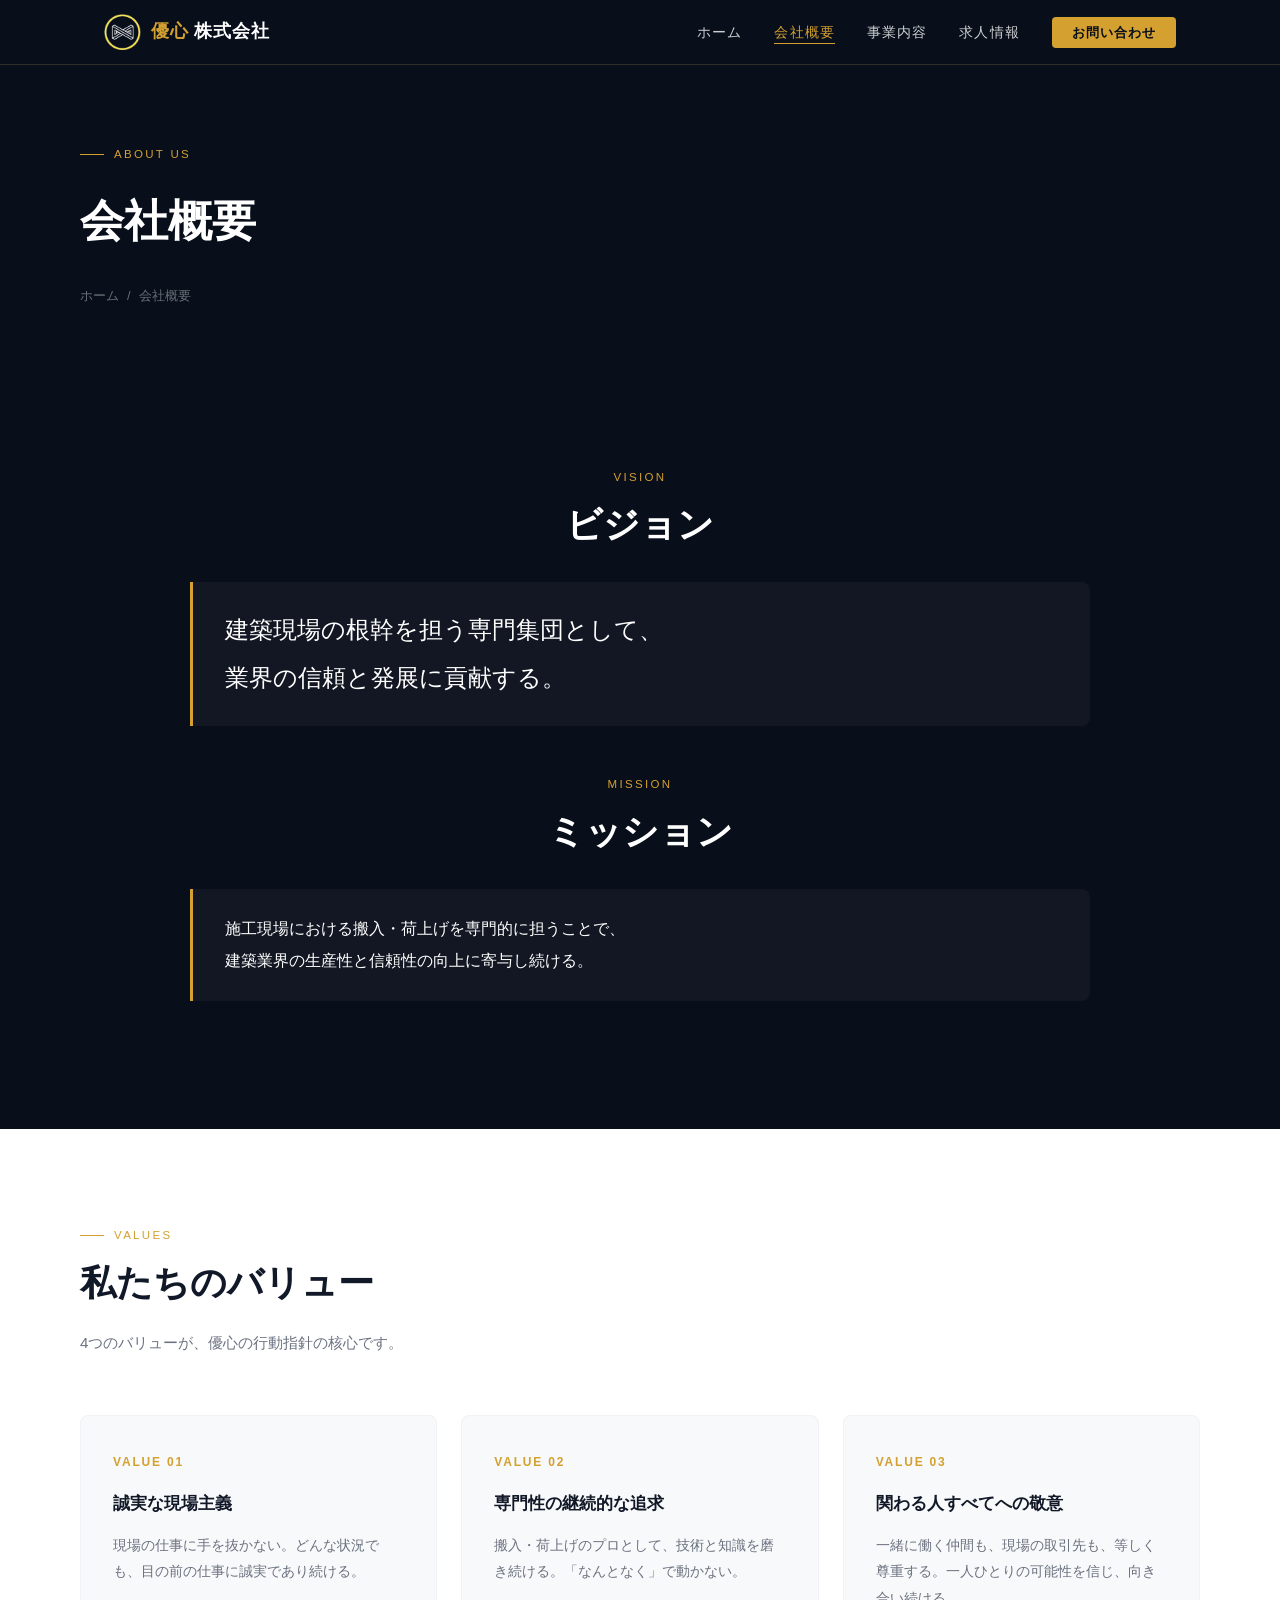
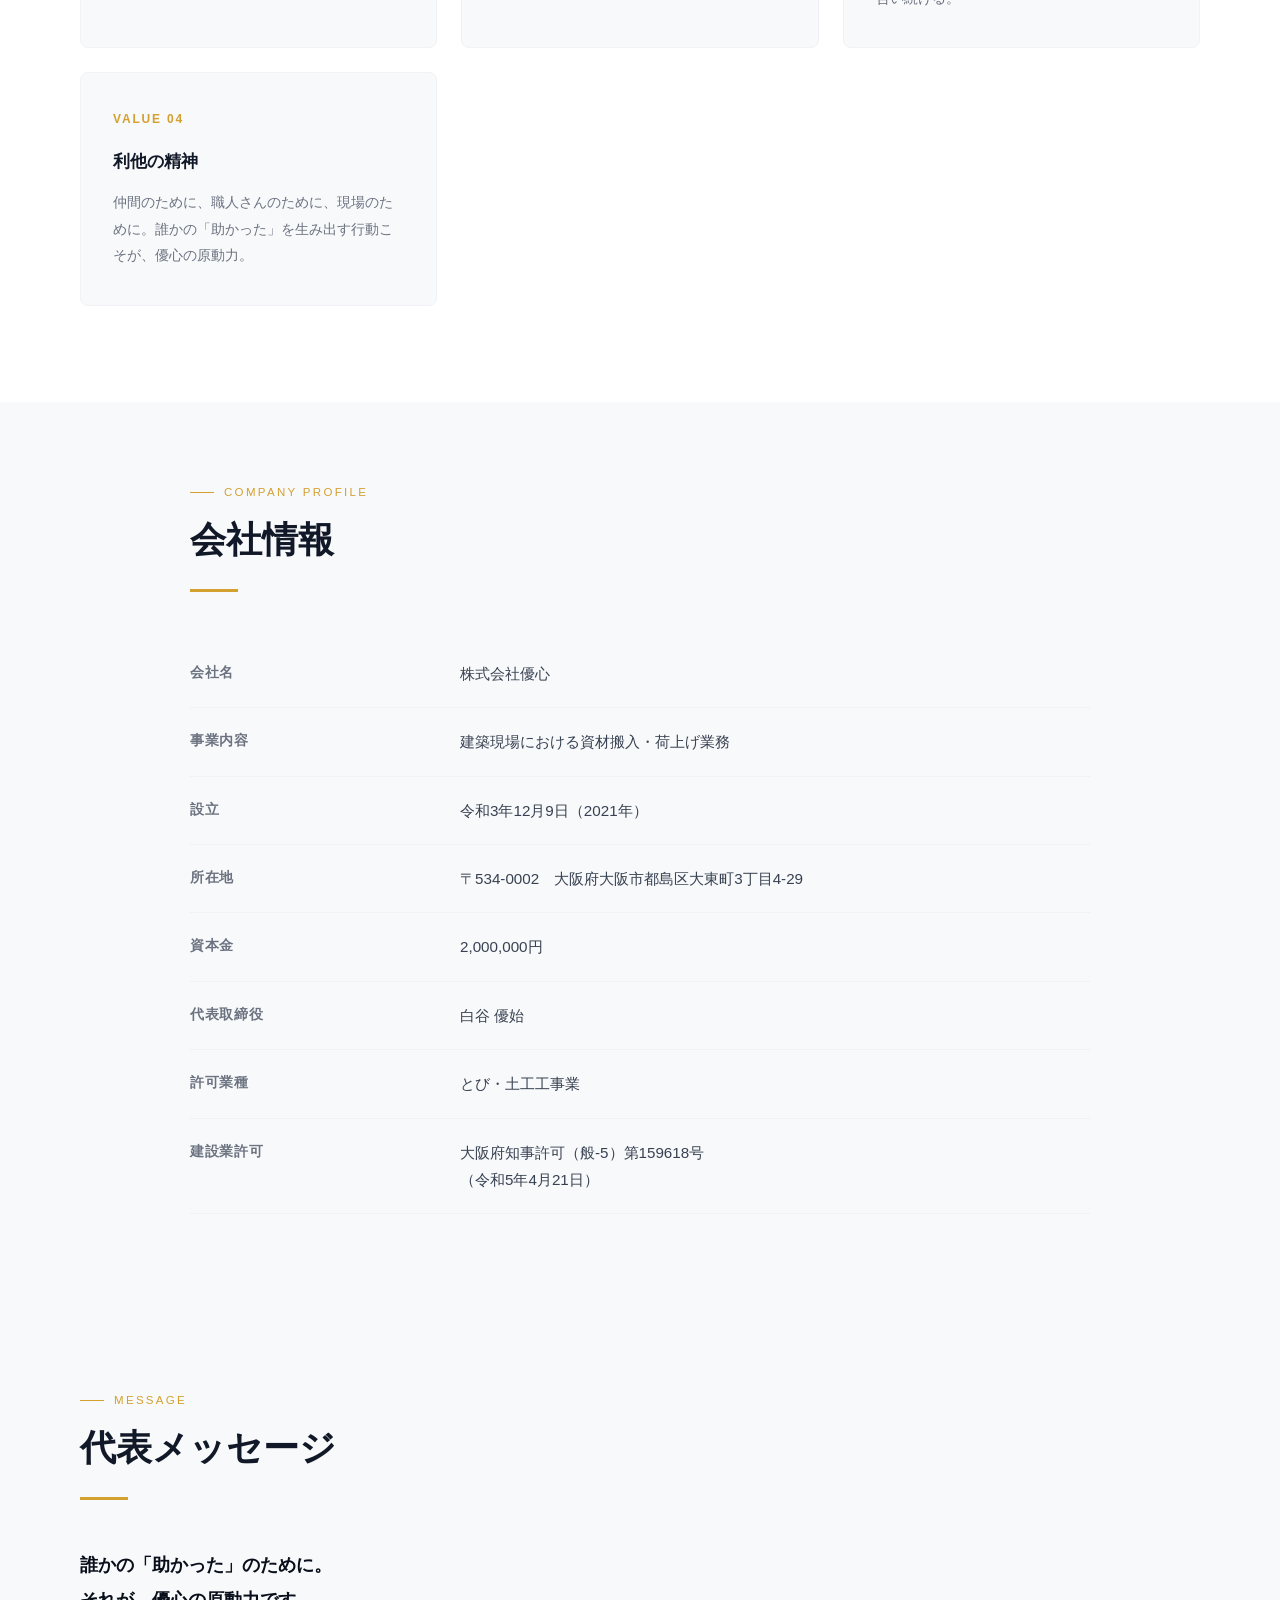
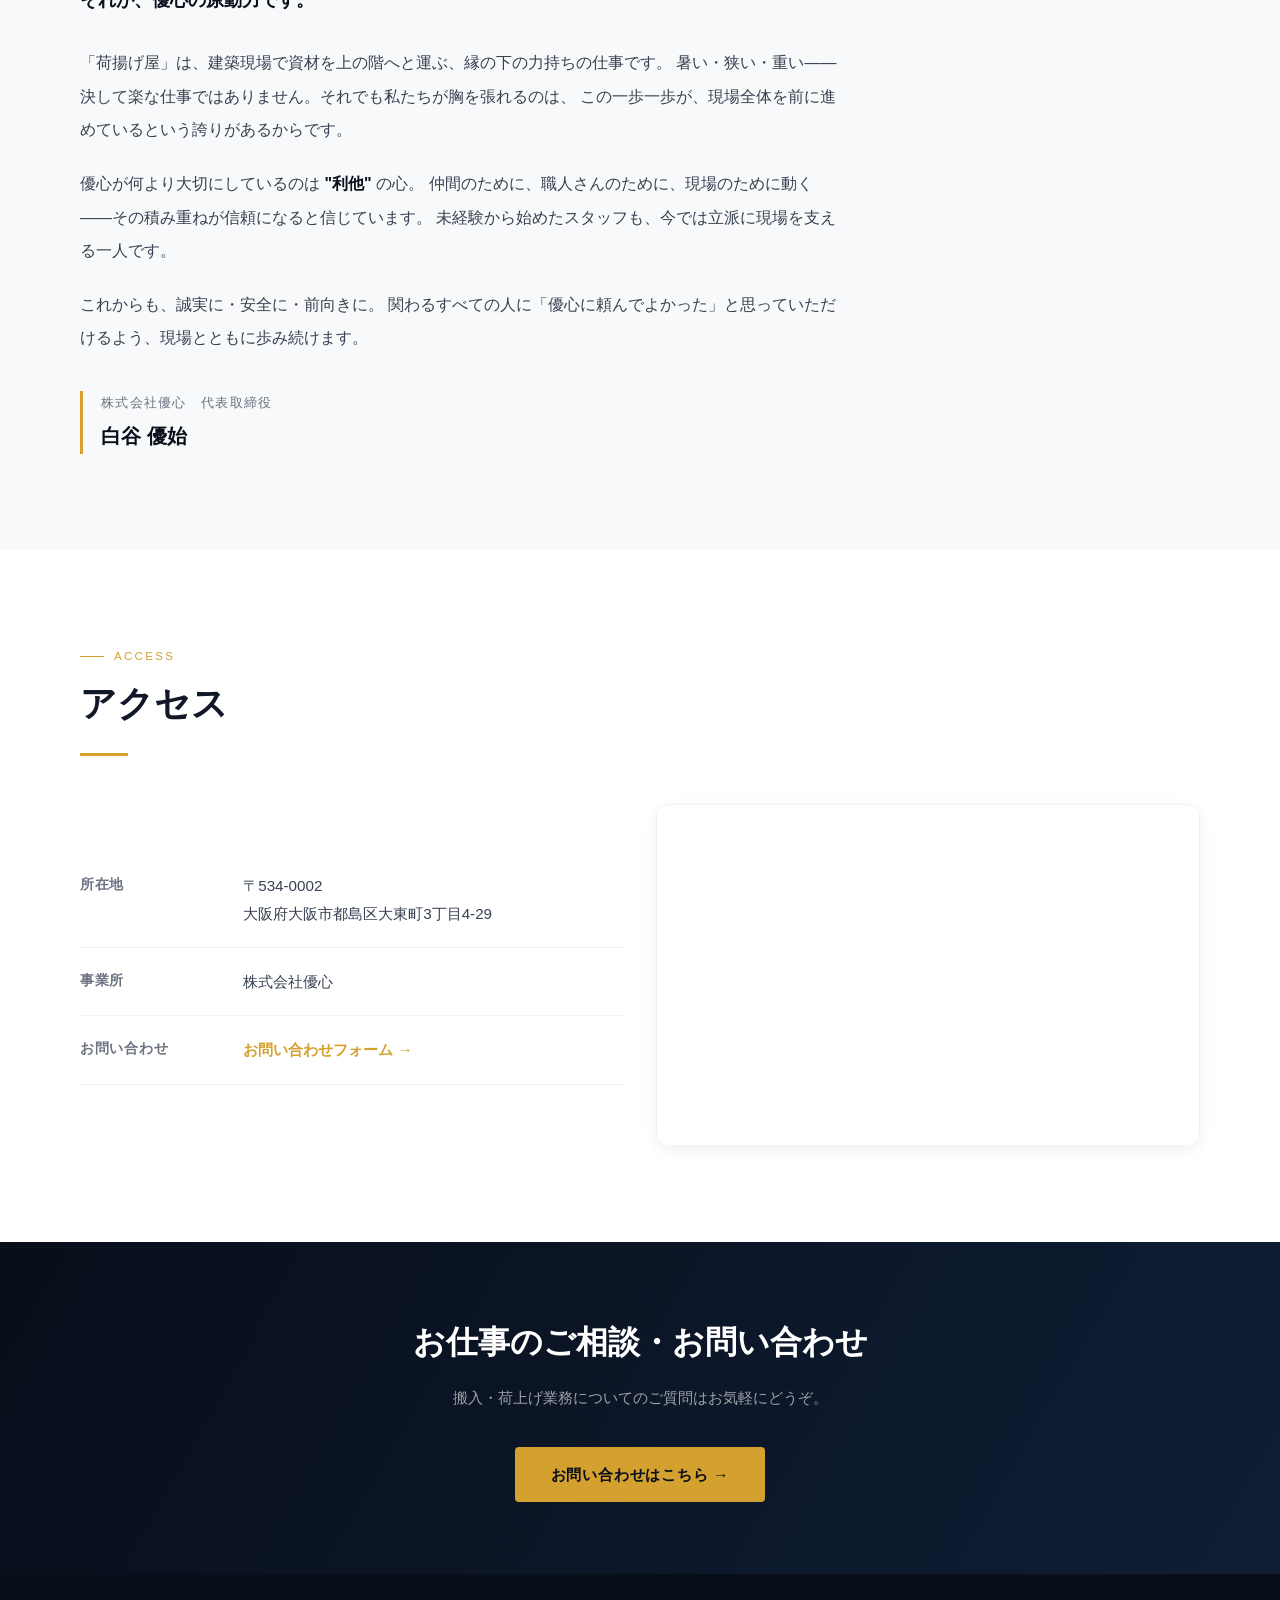
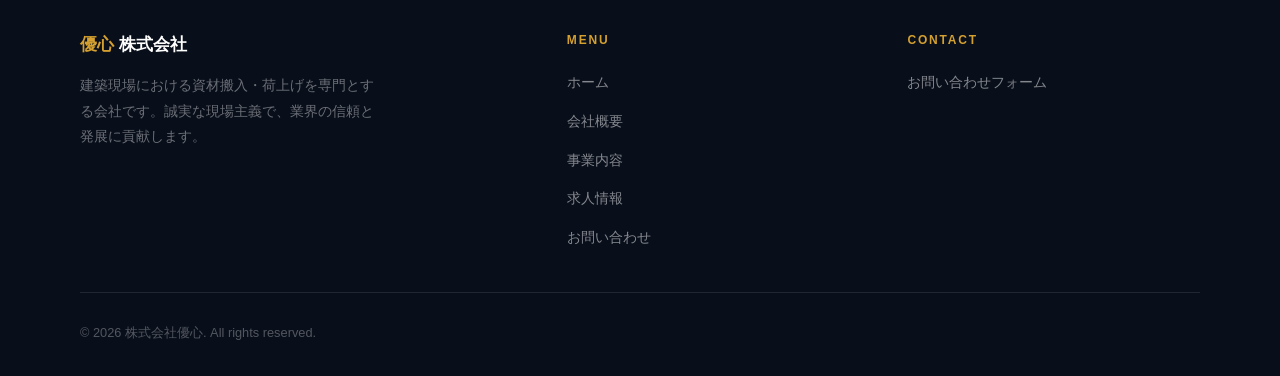
==== about.html @ d114238b "バリューに「利他の精神」(VALUE 04)を追加 Co-Authored-By: Claude Sonnet 4.6 <noreply@anthropic.com> Claude-Session: " ====
<!DOCTYPE html>
<html lang="ja">
<head>
  <meta charset="UTF-8">
  <meta name="viewport" content="width=device-width, initial-scale=1.0">
  <title>会社概要 | 株式会社優心</title>
  <meta name="description" content="株式会社優心の会社概要・ビジョン・組織についてご紹介します。">
  <link rel="stylesheet" href="style.css">
</head>
<body>

  <!-- Header -->
  <header class="site-header">
    <div class="header-inner">
      <a href="index.html" class="site-logo">
        <img src="logo.png" alt="株式会社優心ロゴ" class="logo-img">
        <span class="logo-text"><span>優心</span> 株式会社</span>
      </a>
      <nav>
        <ul class="nav-links">
          <li><a href="index.html">ホーム</a></li>
          <li><a href="about.html" class="active">会社概要</a></li>
          <li><a href="business.html">事業内容</a></li>
          <li><a href="recruit.html">求人情報</a></li>
          <li><a href="contact.html" class="nav-cta">お問い合わせ</a></li>
        </ul>
      </nav>
    </div>
  </header>

  <main class="page-main">

    <!-- Page Hero -->
    <div class="page-hero">
      <div class="page-hero-inner">
        <p class="section-label">About Us</p>
        <h1>会社概要</h1>
        <nav class="breadcrumb" aria-label="パンくず">
          <a href="index.html">ホーム</a>
          <span>/</span>
          <span>会社概要</span>
        </nav>
      </div>
    </div>

    <!-- Vision & Mission -->
    <div class="vision-block">
      <div class="vision-inner">
        <p class="section-label">Vision</p>
        <h2 class="section-title" style="color: var(--white);">ビジョン</h2>
        <div class="vision-text">
          建築現場の根幹を担う専門集団として、<br>業界の信頼と発展に貢献する。
        </div>

        <p class="section-label" style="margin-top: 48px;">Mission</p>
        <h2 class="section-title" style="color: var(--white);">ミッション</h2>
        <div class="vision-text" style="font-size: 1rem;">
          施工現場における搬入・荷上げを専門的に担うことで、<br>
          建築業界の生産性と信頼性の向上に寄与し続ける。
        </div>
      </div>
    </div>

    <!-- Values -->
    <section class="section">
      <div class="section-inner">
        <p class="section-label">Values</p>
        <h2 class="section-title">私たちのバリュー</h2>
        <p class="section-desc">4つのバリューが、優心の行動指針の核心です。</p>
        <div class="values-grid">
          <div class="value-card">
            <p class="value-number">VALUE 01</p>
            <h3 class="value-title">誠実な現場主義</h3>
            <p class="value-desc">
              現場の仕事に手を抜かない。どんな状況でも、目の前の仕事に誠実であり続ける。
            </p>
          </div>
          <div class="value-card">
            <p class="value-number">VALUE 02</p>
            <h3 class="value-title">専門性の継続的な追求</h3>
            <p class="value-desc">
              搬入・荷上げのプロとして、技術と知識を磨き続ける。「なんとなく」で動かない。
            </p>
          </div>
          <div class="value-card">
            <p class="value-number">VALUE 03</p>
            <h3 class="value-title">関わる人すべてへの敬意</h3>
            <p class="value-desc">
              一緒に働く仲間も、現場の取引先も、等しく尊重する。一人ひとりの可能性を信じ、向き合い続ける。
            </p>
          </div>
          <div class="value-card">
            <p class="value-number">VALUE 04</p>
            <h3 class="value-title">利他の精神</h3>
            <p class="value-desc">
              仲間のために、職人さんのために、現場のために。誰かの「助かった」を生み出す行動こそが、優心の原動力。
            </p>
          </div>
        </div>
      </div>
    </section>

    <!-- Company Profile -->
    <section class="profile-section" style="background: var(--gray-50);">
      <div class="profile-inner">
        <p class="section-label">Company Profile</p>
        <h2 class="section-title">会社情報</h2>
        <div class="divider"></div>
        <table class="profile-table">
          <tbody>
            <tr>
              <th>会社名</th>
              <td>株式会社優心</td>
            </tr>
            <tr>
              <th>事業内容</th>
              <td>建築現場における資材搬入・荷上げ業務</td>
            </tr>
            <tr>
              <th>設立</th>
              <td>令和3年12月9日（2021年）</td>
            </tr>
            <tr>
              <th>所在地</th>
              <td>〒534-0002　大阪府大阪市都島区大東町3丁目4-29</td>
            </tr>
            <tr>
              <th>資本金</th>
              <td>2,000,000円</td>
            </tr>
            <tr>
              <th>代表取締役</th>
              <td>白谷 優始</td>
            </tr>
            <tr>
              <th>許可業種</th>
              <td>とび・土工工事業</td>
            </tr>
            <tr>
              <th>建設業許可</th>
              <td>大阪府知事許可（般-5）第159618号<br>（令和5年4月21日）</td>
            </tr>
          </tbody>
        </table>
      </div>
    </section>

    <!-- Message -->
    <section class="section" style="background: var(--gray-50);">
      <div class="section-inner">
        <p class="section-label">Message</p>
        <h2 class="section-title">代表メッセージ</h2>
        <div class="divider"></div>

        <div style="margin-top: 48px; max-width: 760px;">
          <p style="font-size: 1.15rem; font-weight: 700; color: var(--navy); line-height: 1.9; margin-bottom: 28px;">
            誰かの「助かった」のために。<br>
            それが、優心の原動力です。
          </p>
          <p style="color: var(--gray-700); line-height: 2.1; margin-bottom: 20px;">
            「荷揚げ屋」は、建築現場で資材を上の階へと運ぶ、縁の下の力持ちの仕事です。
            暑い・狭い・重い——決して楽な仕事ではありません。それでも私たちが胸を張れるのは、
            この一歩一歩が、現場全体を前に進めているという誇りがあるからです。
          </p>
          <p style="color: var(--gray-700); line-height: 2.1; margin-bottom: 20px;">
            優心が何より大切にしているのは <strong style="color: var(--navy);">"利他"</strong> の心。
            仲間のために、職人さんのために、現場のために動く——その積み重ねが信頼になると信じています。
            未経験から始めたスタッフも、今では立派に現場を支える一人です。
          </p>
          <p style="color: var(--gray-700); line-height: 2.1; margin-bottom: 36px;">
            これからも、誠実に・安全に・前向きに。
            関わるすべての人に「優心に頼んでよかった」と思っていただけるよう、現場とともに歩み続けます。
          </p>
          <div style="border-left: 3px solid var(--gold); padding-left: 18px;">
            <p style="font-size: 0.8rem; color: var(--gray-500); letter-spacing: 0.1em; margin-bottom: 4px;">株式会社優心　代表取締役</p>
            <p style="font-size: 1.25rem; font-weight: 800; color: var(--navy);">白谷 優始</p>
          </div>
        </div>
      </div>
    </section>

    <!-- Access -->
    <section class="section">
      <div class="section-inner">
        <p class="section-label">Access</p>
        <h2 class="section-title">アクセス</h2>
        <div class="divider"></div>

        <div style="margin-top: 48px; display: grid; grid-template-columns: repeat(auto-fit, minmax(280px, 1fr)); gap: 32px; align-items: start;">
          <div>
            <table class="profile-table">
              <tbody>
                <tr>
                  <th>所在地</th>
                  <td>〒534-0002<br>大阪府大阪市都島区大東町3丁目4-29</td>
                </tr>
                <tr>
                  <th>事業所</th>
                  <td>株式会社優心</td>
                </tr>
                <tr>
                  <th>お問い合わせ</th>
                  <td><a href="contact.html" style="color: var(--gold); font-weight: 700;">お問い合わせフォーム →</a></td>
                </tr>
              </tbody>
            </table>
          </div>
          <div style="border: 1px solid var(--gray-100); border-radius: 12px; overflow: hidden; box-shadow: 0 4px 16px rgba(0,0,0,0.06);">
            <iframe
              src="https://maps.google.com/maps?q=%E5%A4%A7%E9%98%AA%E5%BA%9C%E5%A4%A7%E9%98%AA%E5%B8%82%E9%83%BD%E5%B3%B6%E5%8C%BA%E5%A4%A7%E6%9D%B1%E7%94%BA3-4-29&z=16&output=embed"
              width="100%" height="340" style="border: 0; display: block;"
              loading="lazy" referrerpolicy="no-referrer-when-downgrade"
              title="株式会社優心 所在地マップ"></iframe>
          </div>
        </div>
      </div>
    </section>

    <!-- CTA -->
    <div class="cta-banner">
      <h2 class="cta-title">お仕事のご相談・お問い合わせ</h2>
      <p class="cta-desc">搬入・荷上げ業務についてのご質問はお気軽にどうぞ。</p>
      <a href="contact.html" class="btn-primary">お問い合わせはこちら →</a>
    </div>

  </main>

  <!-- Footer -->
  <footer class="site-footer">
    <div class="footer-inner">
      <div class="footer-top">
        <div class="footer-brand">
          <div class="footer-logo"><span>優心</span> 株式会社</div>
          <p>建築現場における資材搬入・荷上げを専門とする会社です。誠実な現場主義で、業界の信頼と発展に貢献します。</p>
        </div>
        <div>
          <p class="footer-nav-title">Menu</p>
          <ul class="footer-nav-links">
            <li><a href="index.html">ホーム</a></li>
            <li><a href="about.html">会社概要</a></li>
            <li><a href="business.html">事業内容</a></li>
            <li><a href="recruit.html">求人情報</a></li>
            <li><a href="contact.html">お問い合わせ</a></li>
          </ul>
        </div>
        <div>
          <p class="footer-nav-title">Contact</p>
          <ul class="footer-nav-links">
            <li><a href="contact.html">お問い合わせフォーム</a></li>
          </ul>
        </div>
      </div>
      <div class="footer-bottom">
        <p>&copy; 2026 株式会社優心. All rights reserved.</p>
      </div>
    </div>
  </footer>

</body>
</html>
---- style.css ----
/* ===== Reset & Base ===== */
*, *::before, *::after {
  box-sizing: border-box;
  margin: 0;
  padding: 0;
}

:root {
  --navy: #080e1a;
  --navy-light: #0f1e35;
  --gold: #d4a030;
  --gold-light: #e8b840;
  --white: #ffffff;
  --gray-50: #f8f9fa;
  --gray-100: #f0f2f5;
  --gray-300: #d1d5db;
  --gray-500: #6b7280;
  --gray-700: #374151;
  --gray-900: #111827;
  --font-jp: 'Hiragino Kaku Gothic ProN', 'Hiragino Sans', 'Noto Sans JP', 'Yu Gothic', sans-serif;
}

html { scroll-behavior: smooth; }

body {
  font-family: var(--font-jp);
  color: var(--gray-700);
  background: var(--white);
  line-height: 1.8;
}

img { display: block; max-width: 100%; }
a { text-decoration: none; color: inherit; }
ul { list-style: none; }

/* ===== Header / Nav ===== */
.site-header {
  position: fixed;
  top: 0;
  width: 100%;
  z-index: 100;
  background: #080e1a;
  border-bottom: 1px solid rgba(200, 169, 110, 0.2);
}

.header-inner {
  max-width: 1120px;
  margin: 0 auto;
  padding: 0 24px;
  height: 64px;
  display: flex;
  align-items: center;
  justify-content: space-between;
}

.site-logo {
  display: flex;
  flex-direction: row;
  align-items: center;
  gap: 10px;
  text-decoration: none;
}

.logo-img {
  height: 36px;
  width: auto;
  display: block;
  object-fit: contain;
  border-radius: 6px;
}

.logo-text {
  font-size: 1.1rem;
  font-weight: 700;
  color: var(--white);
  letter-spacing: 0.05em;
}
.logo-text span { color: var(--gold); }

.nav-links {
  display: flex;
  gap: 32px;
}

.nav-links a {
  color: rgba(255,255,255,0.8);
  font-size: 0.875rem;
  letter-spacing: 0.08em;
  transition: color 0.2s;
  position: relative;
}

.nav-links a::after {
  content: '';
  position: absolute;
  bottom: -4px;
  left: 0;
  width: 0;
  height: 1px;
  background: var(--gold);
  transition: width 0.3s;
}

.nav-links a:hover, .nav-links a.active {
  color: var(--gold);
}
.nav-links a:hover::after, .nav-links a.active::after {
  width: 100%;
}

.nav-cta {
  background: var(--gold);
  color: var(--navy) !important;
  padding: 8px 20px;
  border-radius: 4px;
  font-weight: 700;
  font-size: 0.8rem !important;
  transition: background 0.2s !important;
}
.nav-cta:hover { background: var(--gold-light) !important; }
.nav-cta::after { display: none !important; }

/* ===== Page Wrapper ===== */
.page-main { padding-top: 64px; }

/* ===== Hero ===== */
.hero {
  position: relative;
  min-height: 88vh;
  display: flex;
  align-items: center;
  background: linear-gradient(135deg, var(--navy) 0%, #0a1628 60%, #0f2040 100%);
  overflow: hidden;
}

.hero-slides {
  position: absolute;
  inset: 0;
  z-index: 0;
}

.hero-slide {
  position: absolute;
  inset: 0;
  background-size: cover;
  background-position: center;
  opacity: 0;
  transition: opacity 1.5s ease;
}

.hero-slide.active {
  opacity: 1;
}

.hero-overlay {
  position: absolute;
  inset: 0;
  background: linear-gradient(to bottom, rgba(8,14,26,0.72) 0%, rgba(8,14,26,0.58) 100%);
  z-index: 1;
}

.hero::before {
  content: '';
  position: absolute;
  inset: 0;
  background: url("data:image/svg+xml,%3Csvg xmlns='http://www.w3.org/2000/svg' width='60' height='60'%3E%3Crect width='60' height='60' fill='none'/%3E%3Cpath d='M0 60L60 0M-15 45L45 -15M15 75L75 15' stroke='rgba(200,169,110,0.06)' stroke-width='1'/%3E%3C/svg%3E") repeat;
  z-index: 2;
}

.hero-inner {
  position: relative;
  z-index: 3;
  max-width: 1120px;
  margin: 0 auto;
  padding: 80px 24px;
}

.hero-label {
  display: inline-block;
  font-size: 0.75rem;
  letter-spacing: 0.2em;
  color: var(--gold);
  text-transform: uppercase;
  margin-bottom: 24px;
  border-left: 2px solid var(--gold);
  padding-left: 12px;
}

.hero h1 {
  font-size: clamp(2rem, 5vw, 3.25rem);
  font-weight: 700;
  color: var(--white);
  line-height: 1.45;
  margin-bottom: 28px;
  letter-spacing: 0.03em;
}

.hero h1 em {
  font-style: normal;
  color: var(--gold);
}

.hero-desc {
  font-size: 1rem;
  color: rgba(255,255,255,0.7);
  max-width: 560px;
  line-height: 2;
  margin-bottom: 48px;
}

.btn-primary {
  display: inline-flex;
  align-items: center;
  gap: 8px;
  background: var(--gold);
  color: var(--navy);
  padding: 14px 36px;
  border-radius: 4px;
  font-weight: 700;
  font-size: 0.95rem;
  letter-spacing: 0.05em;
  transition: background 0.2s, transform 0.2s;
}
.btn-primary:hover {
  background: var(--gold-light);
  transform: translateY(-1px);
}

.btn-secondary {
  display: inline-flex;
  align-items: center;
  gap: 8px;
  border: 1px solid var(--gold);
  color: var(--gold);
  padding: 13px 32px;
  border-radius: 4px;
  font-weight: 600;
  font-size: 0.95rem;
  letter-spacing: 0.05em;
  transition: background 0.2s, color 0.2s;
  margin-left: 16px;
}
.btn-secondary:hover {
  background: rgba(200,169,110,0.1);
}

.hero-stats {
  display: flex;
  gap: 48px;
  margin-top: 64px;
  padding-top: 40px;
  border-top: 1px solid rgba(255,255,255,0.1);
}

.hero-stat-value {
  font-size: 2rem;
  font-weight: 700;
  color: var(--gold);
}

.hero-stat-label {
  font-size: 0.8rem;
  color: rgba(255,255,255,0.5);
  letter-spacing: 0.1em;
  margin-top: 4px;
}

/* ===== Section Common ===== */
.section {
  padding: 96px 24px;
}

.section-inner {
  max-width: 1120px;
  margin: 0 auto;
}

.section-label {
  font-size: 0.72rem;
  letter-spacing: 0.2em;
  color: var(--gold);
  text-transform: uppercase;
  margin-bottom: 12px;
  display: flex;
  align-items: center;
  gap: 10px;
}
.section-label::before {
  content: '';
  width: 24px;
  height: 1px;
  background: var(--gold);
}

.section-title {
  font-size: clamp(1.6rem, 3vw, 2.25rem);
  font-weight: 700;
  color: var(--gray-900);
  line-height: 1.4;
  margin-bottom: 20px;
}

.section-desc {
  color: var(--gray-500);
  max-width: 600px;
  line-height: 2;
  font-size: 0.95rem;
}

/* ===== Values Grid ===== */
.values-grid {
  display: grid;
  grid-template-columns: repeat(auto-fit, minmax(280px, 1fr));
  gap: 24px;
  margin-top: 56px;
}

.value-card {
  background: var(--gray-50);
  border: 1px solid var(--gray-100);
  border-radius: 8px;
  padding: 36px 32px;
  transition: transform 0.2s, box-shadow 0.2s;
}
.value-card:hover {
  transform: translateY(-4px);
  box-shadow: 0 12px 32px rgba(0,0,0,0.08);
}

.value-number {
  font-size: 0.75rem;
  font-weight: 700;
  color: var(--gold);
  letter-spacing: 0.15em;
  margin-bottom: 16px;
}

.value-title {
  font-size: 1.05rem;
  font-weight: 700;
  color: var(--gray-900);
  margin-bottom: 12px;
}

.value-desc {
  font-size: 0.875rem;
  color: var(--gray-500);
  line-height: 1.9;
}

/* ===== Vision Block ===== */
.vision-block {
  background: var(--navy);
  padding: 96px 24px;
}

.vision-inner {
  max-width: 900px;
  margin: 0 auto;
  text-align: center;
}

.vision-block .section-label {
  justify-content: center;
}
.vision-block .section-label::before { display: none; }

.vision-text {
  font-size: clamp(1.1rem, 2.5vw, 1.5rem);
  color: var(--white);
  line-height: 2;
  font-weight: 500;
  margin: 32px 0;
  border-left: 3px solid var(--gold);
  text-align: left;
  padding: 24px 32px;
  background: rgba(255,255,255,0.04);
  border-radius: 0 8px 8px 0;
}

.mission-text {
  font-size: 0.95rem;
  color: rgba(255,255,255,0.65);
  line-height: 2.2;
  text-align: left;
  margin-top: 24px;
}

/* ===== Business Services ===== */
.service-list {
  display: grid;
  grid-template-columns: repeat(auto-fit, minmax(300px, 1fr));
  gap: 2px;
  margin-top: 56px;
  background: var(--gray-100);
  border-radius: 8px;
  overflow: hidden;
}

.service-item {
  background: var(--white);
  padding: 40px 36px;
  transition: background 0.2s;
}
.service-item:hover {
  background: var(--gray-50);
}

.service-icon {
  font-size: 1.8rem;
  margin-bottom: 20px;
}

.service-title {
  font-size: 1.05rem;
  font-weight: 700;
  color: var(--gray-900);
  margin-bottom: 10px;
}

.service-desc {
  font-size: 0.875rem;
  color: var(--gray-500);
  line-height: 1.9;
}

/* ===== CTA Banner ===== */
.cta-banner {
  background: linear-gradient(120deg, var(--navy) 0%, var(--navy-light) 100%);
  padding: 72px 24px;
  text-align: center;
}

.cta-title {
  font-size: clamp(1.4rem, 3vw, 2rem);
  font-weight: 700;
  color: var(--white);
  margin-bottom: 12px;
}

.cta-desc {
  color: rgba(255,255,255,0.6);
  font-size: 0.95rem;
  margin-bottom: 36px;
}

/* ===== Page Hero (inner pages) ===== */
.page-hero {
  background: var(--navy);
  padding: 80px 24px 64px;
}

.page-hero-inner {
  max-width: 1120px;
  margin: 0 auto;
}

.page-hero h1 {
  font-size: clamp(1.8rem, 4vw, 2.75rem);
  font-weight: 700;
  color: var(--white);
  margin-top: 16px;
}

.breadcrumb {
  font-size: 0.8rem;
  color: rgba(255,255,255,0.4);
  display: flex;
  align-items: center;
  gap: 8px;
  margin-top: 24px;
}
.breadcrumb a { color: rgba(255,255,255,0.4); }
.breadcrumb a:hover { color: var(--gold); }

/* ===== Company Profile Table ===== */
.profile-section {
  padding: 80px 24px;
}

.profile-inner {
  max-width: 900px;
  margin: 0 auto;
}

.profile-table {
  width: 100%;
  border-collapse: collapse;
  margin-top: 48px;
  font-size: 0.95rem;
}

.profile-table tr {
  border-bottom: 1px solid var(--gray-100);
}

.profile-table th {
  width: 30%;
  text-align: left;
  padding: 20px 16px 20px 0;
  color: var(--gray-500);
  font-weight: 600;
  font-size: 0.875rem;
  letter-spacing: 0.05em;
  vertical-align: top;
}

.profile-table td {
  padding: 20px 0;
  color: var(--gray-700);
  line-height: 1.8;
}

/* ===== Org Chart ===== */
.org-section {
  background: var(--gray-50);
  padding: 80px 24px;
}

.org-inner {
  max-width: 800px;
  margin: 0 auto;
}

.org-chart {
  margin-top: 48px;
  display: flex;
  flex-direction: column;
  align-items: center;
  gap: 0;
}

.org-node {
  background: var(--navy);
  color: var(--white);
  padding: 16px 40px;
  border-radius: 6px;
  font-weight: 700;
  font-size: 0.95rem;
  text-align: center;
  min-width: 200px;
}

.org-node.gold { background: var(--gold); color: var(--navy); }
.org-node.light { background: var(--white); color: var(--gray-700); border: 1px solid var(--gray-300); }

.org-connector {
  width: 2px;
  height: 32px;
  background: var(--gray-300);
}

.org-row {
  display: flex;
  gap: 24px;
  position: relative;
}

.org-branch {
  display: flex;
  flex-direction: column;
  align-items: center;
  gap: 0;
}

.org-h-line {
  height: 2px;
  background: var(--gray-300);
  width: 100%;
  position: absolute;
  top: 0;
  left: 0;
}

/* ===== Contact Form ===== */
.contact-section {
  padding: 80px 24px;
}

.contact-inner {
  max-width: 800px;
  margin: 0 auto;
}

.contact-info-grid {
  display: grid;
  grid-template-columns: 1fr 1fr;
  gap: 24px;
  margin-bottom: 56px;
}

.contact-info-card {
  background: var(--gray-50);
  border-radius: 8px;
  padding: 28px 24px;
}

.contact-info-label {
  font-size: 0.75rem;
  color: var(--gold);
  font-weight: 700;
  letter-spacing: 0.15em;
  text-transform: uppercase;
  margin-bottom: 8px;
}

.contact-info-value {
  font-size: 0.95rem;
  color: var(--gray-700);
}

.form-group {
  margin-bottom: 24px;
}

.form-label {
  display: block;
  font-size: 0.875rem;
  font-weight: 600;
  color: var(--gray-700);
  margin-bottom: 8px;
}

.form-label .required {
  color: #e53e3e;
  margin-left: 4px;
  font-size: 0.75rem;
}

.form-input,
.form-select,
.form-textarea {
  width: 100%;
  padding: 12px 16px;
  border: 1px solid var(--gray-300);
  border-radius: 6px;
  font-size: 0.95rem;
  font-family: var(--font-jp);
  color: var(--gray-700);
  background: var(--white);
  transition: border-color 0.2s, box-shadow 0.2s;
  appearance: none;
}

.form-input:focus,
.form-select:focus,
.form-textarea:focus {
  outline: none;
  border-color: var(--gold);
  box-shadow: 0 0 0 3px rgba(200,169,110,0.15);
}

.form-textarea { resize: vertical; min-height: 160px; }

.form-select-wrap {
  position: relative;
}
.form-select-wrap::after {
  content: '▾';
  position: absolute;
  right: 16px;
  top: 50%;
  transform: translateY(-50%);
  color: var(--gray-500);
  pointer-events: none;
}

.form-row { display: grid; grid-template-columns: 1fr 1fr; gap: 16px; }

.btn-submit {
  display: inline-flex;
  align-items: center;
  justify-content: center;
  gap: 10px;
  width: 100%;
  background: var(--navy);
  color: var(--white);
  padding: 16px;
  border-radius: 6px;
  font-size: 1rem;
  font-weight: 700;
  font-family: var(--font-jp);
  letter-spacing: 0.05em;
  cursor: pointer;
  border: none;
  transition: background 0.2s, transform 0.2s;
  margin-top: 8px;
}
.btn-submit:hover {
  background: var(--navy-light);
  transform: translateY(-1px);
}

.privacy-note {
  font-size: 0.8rem;
  color: var(--gray-500);
  text-align: center;
  margin-top: 16px;
  line-height: 1.8;
}

/* ===== SNS Banners ===== */
.sns-section {
  padding: 80px 24px;
  background: var(--gray-50);
}

.sns-grid {
  display: grid;
  grid-template-columns: 1fr 1fr;
  gap: 20px;
  margin-top: 48px;
  max-width: 800px;
}

.sns-banner {
  display: flex;
  align-items: center;
  gap: 20px;
  background: linear-gradient(120deg, #000000 0%, #1c1c1c 70%, #2e2e2e 100%);
  border: 2px solid rgba(255,255,255,0.25);
  border-radius: 12px;
  padding: 20px 28px;
  text-decoration: none;
  transition: transform 0.2s, box-shadow 0.2s;
}
.sns-banner:hover {
  transform: translateY(-3px);
  box-shadow: 0 12px 32px rgba(0,0,0,0.4);
  border-color: rgba(255,255,255,0.5);
}

.sns-icon {
  flex-shrink: 0;
  display: flex;
  align-items: center;
  justify-content: center;
}

.sns-name {
  font-size: 1.5rem;
  font-weight: 700;
  color: var(--white);
  letter-spacing: 0.02em;
  line-height: 1.2;
}

.sns-handle {
  font-size: 0.82rem;
  color: rgba(255,255,255,0.6);
  margin-top: 4px;
  letter-spacing: 0.05em;
}

@media (max-width: 768px) {
  .sns-grid { grid-template-columns: 1fr; }
}

/* ===== Footer ===== */
.site-footer {
  background: var(--navy);
  padding: 56px 24px 32px;
}

.footer-inner {
  max-width: 1120px;
  margin: 0 auto;
}

.footer-top {
  display: grid;
  grid-template-columns: 1.5fr 1fr 1fr;
  gap: 48px;
  padding-bottom: 40px;
  border-bottom: 1px solid rgba(255,255,255,0.1);
}

.footer-brand p {
  font-size: 0.85rem;
  color: rgba(255,255,255,0.4);
  line-height: 1.9;
  margin-top: 12px;
  max-width: 300px;
}

.footer-logo {
  font-size: 1.05rem;
  font-weight: 700;
  color: var(--white);
}
.footer-logo span { color: var(--gold); }

.footer-nav-title {
  font-size: 0.75rem;
  font-weight: 700;
  letter-spacing: 0.15em;
  color: var(--gold);
  text-transform: uppercase;
  margin-bottom: 16px;
}

.footer-nav-links {
  display: flex;
  flex-direction: column;
  gap: 10px;
}

.footer-nav-links a {
  font-size: 0.875rem;
  color: rgba(255,255,255,0.5);
  transition: color 0.2s;
}
.footer-nav-links a:hover { color: var(--white); }

.footer-bottom {
  display: flex;
  justify-content: space-between;
  align-items: center;
  padding-top: 28px;
  font-size: 0.8rem;
  color: rgba(255,255,255,0.3);
}

/* ===== Divider ===== */
.divider {
  width: 48px;
  height: 3px;
  background: var(--gold);
  margin: 24px 0;
}

/* ===== Business Page ===== */
.business-detail {
  padding: 80px 24px;
}
.business-inner {
  max-width: 1000px;
  margin: 0 auto;
}

/* ===== Recruit Page ===== */
.recruit-conditions {
  display: grid;
  grid-template-columns: 1fr 1fr;
  gap: 32px;
  margin-top: 48px;
}

.recruit-salary-card {
  background: var(--navy);
  border-radius: 12px;
  padding: 40px 36px;
}

.recruit-location-card {
  background: var(--gray-50);
  border-radius: 12px;
  padding: 40px 36px;
  border: 1px solid var(--gray-100);
}

.recruit-card-label {
  font-size: 0.72rem;
  font-weight: 700;
  letter-spacing: 0.18em;
  color: var(--gold);
  margin-bottom: 20px;
}

.recruit-card-title {
  font-size: 1.25rem;
  font-weight: 700;
  color: var(--white);
  margin-bottom: 32px;
}

.recruit-salary-rows {
  display: flex;
  flex-direction: column;
  gap: 20px;
}

.recruit-salary-row {
  border-left: 3px solid var(--gold);
  padding-left: 20px;
}

.recruit-salary-tag {
  font-size: 0.78rem;
  color: rgba(255,255,255,0.55);
  letter-spacing: 0.1em;
  margin-bottom: 6px;
}

.recruit-salary-value {
  font-size: 2rem;
  font-weight: 700;
  color: var(--gold);
  line-height: 1.2;
}

.recruit-salary-unit {
  font-size: 1rem;
  color: rgba(255,255,255,0.7);
}

.recruit-salary-note {
  font-size: 0.78rem;
  color: rgba(255,255,255,0.4);
  margin-top: 24px;
}

.recruit-location-body {
  display: flex;
  align-items: center;
  gap: 16px;
  margin-top: 8px;
}

.recruit-location-area {
  font-size: 1.6rem;
  font-weight: 700;
  color: var(--gray-900);
}

.recruit-location-sub {
  font-size: 0.85rem;
  color: var(--gray-500);
  margin-top: 6px;
}

.business-block {
  display: grid;
  grid-template-columns: 1fr 1fr;
  gap: 64px;
  align-items: center;
  padding: 56px 0;
  border-bottom: 1px solid var(--gray-100);
}

.business-block:last-child { border-bottom: none; }

.business-block.reverse { direction: rtl; }
.business-block.reverse > * { direction: ltr; }

.business-tag {
  font-size: 0.72rem;
  font-weight: 700;
  letter-spacing: 0.2em;
  color: var(--gold);
  text-transform: uppercase;
  margin-bottom: 16px;
}

.business-title {
  font-size: 1.5rem;
  font-weight: 700;
  color: var(--gray-900);
  margin-bottom: 20px;
  line-height: 1.4;
}

.business-desc {
  font-size: 0.9rem;
  color: var(--gray-500);
  line-height: 2.1;
}

.business-img {
  background: linear-gradient(135deg, var(--navy) 0%, var(--navy-light) 100%);
  border-radius: 8px;
  aspect-ratio: 4/3;
  display: flex;
  align-items: center;
  justify-content: center;
  font-size: 4rem;
}

.feature-tags {
  display: flex;
  flex-wrap: wrap;
  gap: 8px;
  margin-top: 20px;
}

.feature-tag {
  font-size: 0.75rem;
  padding: 4px 12px;
  border: 1px solid var(--gold);
  color: var(--gold);
  border-radius: 20px;
}

/* ===== Recruit Tabs ===== */
.recruit-tabs-wrap {
  padding: 80px 24px;
  background: var(--gray-50);
}

.recruit-tabs-inner {
  max-width: 1000px;
  margin: 0 auto;
}

.tab-buttons {
  display: flex;
  gap: 0;
  border-bottom: 2px solid var(--gray-300);
  margin-bottom: 56px;
}

.tab-btn {
  padding: 14px 36px;
  font-size: 0.95rem;
  font-weight: 700;
  color: var(--gray-500);
  background: none;
  border: none;
  border-bottom: 3px solid transparent;
  margin-bottom: -2px;
  cursor: pointer;
  letter-spacing: 0.05em;
  transition: color 0.2s, border-color 0.2s;
}

.tab-btn:hover { color: var(--gray-900); }

.tab-btn.active {
  color: var(--navy);
  border-bottom-color: var(--gold);
}

.tab-panel { display: none; }
.tab-panel.active { display: block; }

.recruit-job-card {
  background: var(--white);
  border-radius: 12px;
  padding: 40px 40px;
  margin-bottom: 24px;
  border: 1px solid var(--gray-100);
}

.recruit-job-header {
  display: flex;
  align-items: flex-start;
  justify-content: space-between;
  gap: 24px;
  margin-bottom: 28px;
}

.recruit-job-title-wrap { flex: 1; }

.recruit-job-tag {
  font-size: 0.72rem;
  font-weight: 700;
  color: var(--gold);
  letter-spacing: 0.15em;
  margin-bottom: 8px;
}

.recruit-job-name {
  font-size: 1.4rem;
  font-weight: 700;
  color: var(--gray-900);
  margin-bottom: 0;
}

.recruit-job-salary {
  text-align: right;
  white-space: nowrap;
}

.recruit-job-salary-label {
  font-size: 0.72rem;
  color: var(--gray-500);
  letter-spacing: 0.1em;
  margin-bottom: 4px;
}

.recruit-job-salary-value {
  font-size: 1.4rem;
  font-weight: 700;
  color: var(--navy);
}

.recruit-job-salary-unit {
  font-size: 0.85rem;
  color: var(--gray-500);
}

.recruit-job-desc {
  font-size: 0.92rem;
  color: var(--gray-700);
  line-height: 1.9;
  margin-bottom: 24px;
}

.recruit-job-footer {
  display: flex;
  align-items: center;
  justify-content: space-between;
  flex-wrap: wrap;
  gap: 16px;
}

.recruit-indeed-btn {
  display: inline-flex;
  align-items: center;
  gap: 8px;
  background: #2164f3;
  color: #fff;
  padding: 10px 24px;
  border-radius: 4px;
  font-weight: 700;
  font-size: 0.88rem;
  text-decoration: none;
  transition: background 0.2s, transform 0.2s;
}

.recruit-indeed-btn:hover {
  background: #1a52d4;
  transform: translateY(-1px);
}

.manga-cta-link {
  display: inline-flex;
  align-items: center;
  gap: 12px;
  background: var(--navy);
  color: var(--white);
  border: 2px solid var(--gold);
  border-radius: 8px;
  padding: 14px 28px;
  font-weight: 700;
  font-size: 0.95rem;
  text-decoration: none;
  transition: background 0.2s, transform 0.2s;
}

.manga-cta-link:hover {
  background: var(--gold);
  color: var(--navy);
  transform: translateY(-2px);
}

/* ===== Responsive ===== */
@media (max-width: 768px) {
  .nav-links { display: none; }

  .hero-stats { flex-direction: column; gap: 24px; }

  .footer-top { grid-template-columns: 1fr; gap: 32px; }
  .footer-bottom { flex-direction: column; gap: 8px; text-align: center; }

  .form-row { grid-template-columns: 1fr; }
  .contact-info-grid { grid-template-columns: 1fr; }

  .business-block,
  .business-block.reverse {
    grid-template-columns: 1fr;
    direction: ltr;
    gap: 32px;
  }

  .profile-table th { width: 38%; }

  .btn-secondary { margin-left: 0; margin-top: 12px; display: inline-flex; }
  .hero-buttons { display: flex; flex-direction: column; align-items: flex-start; }
}
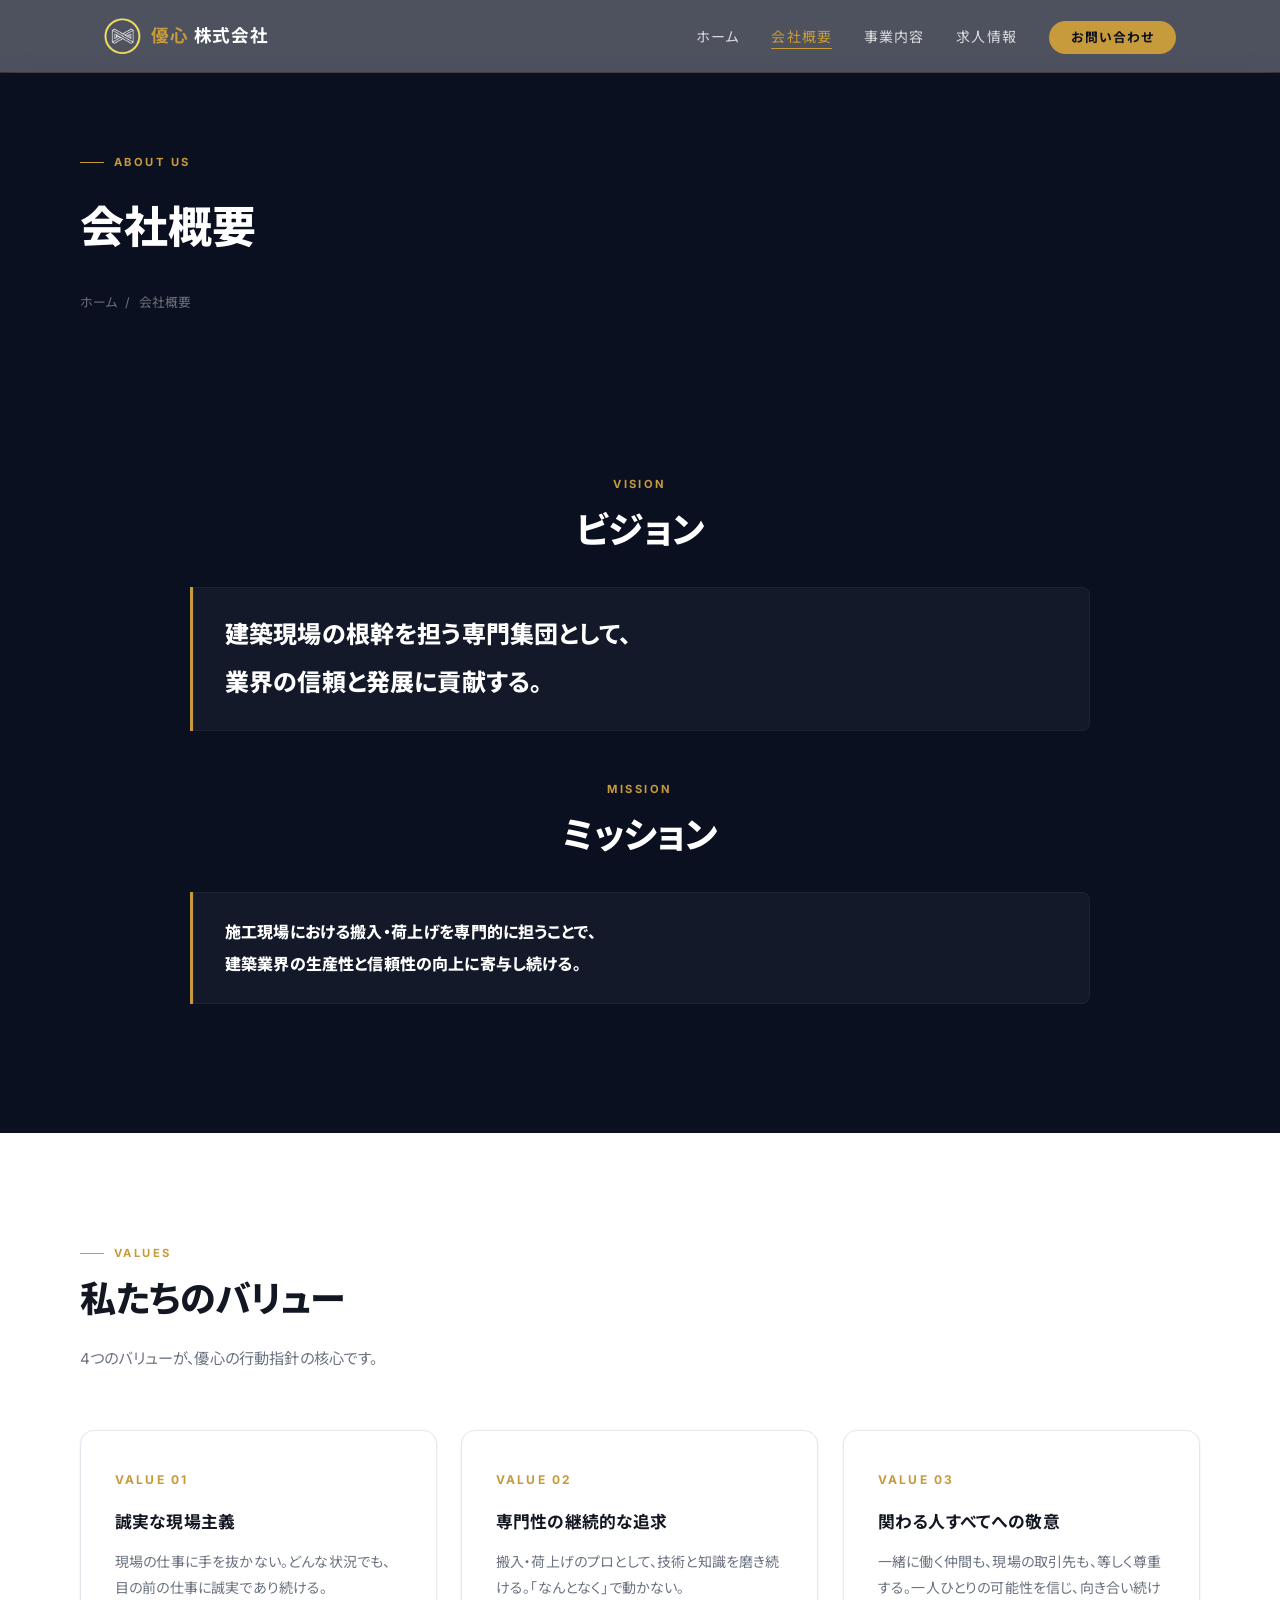
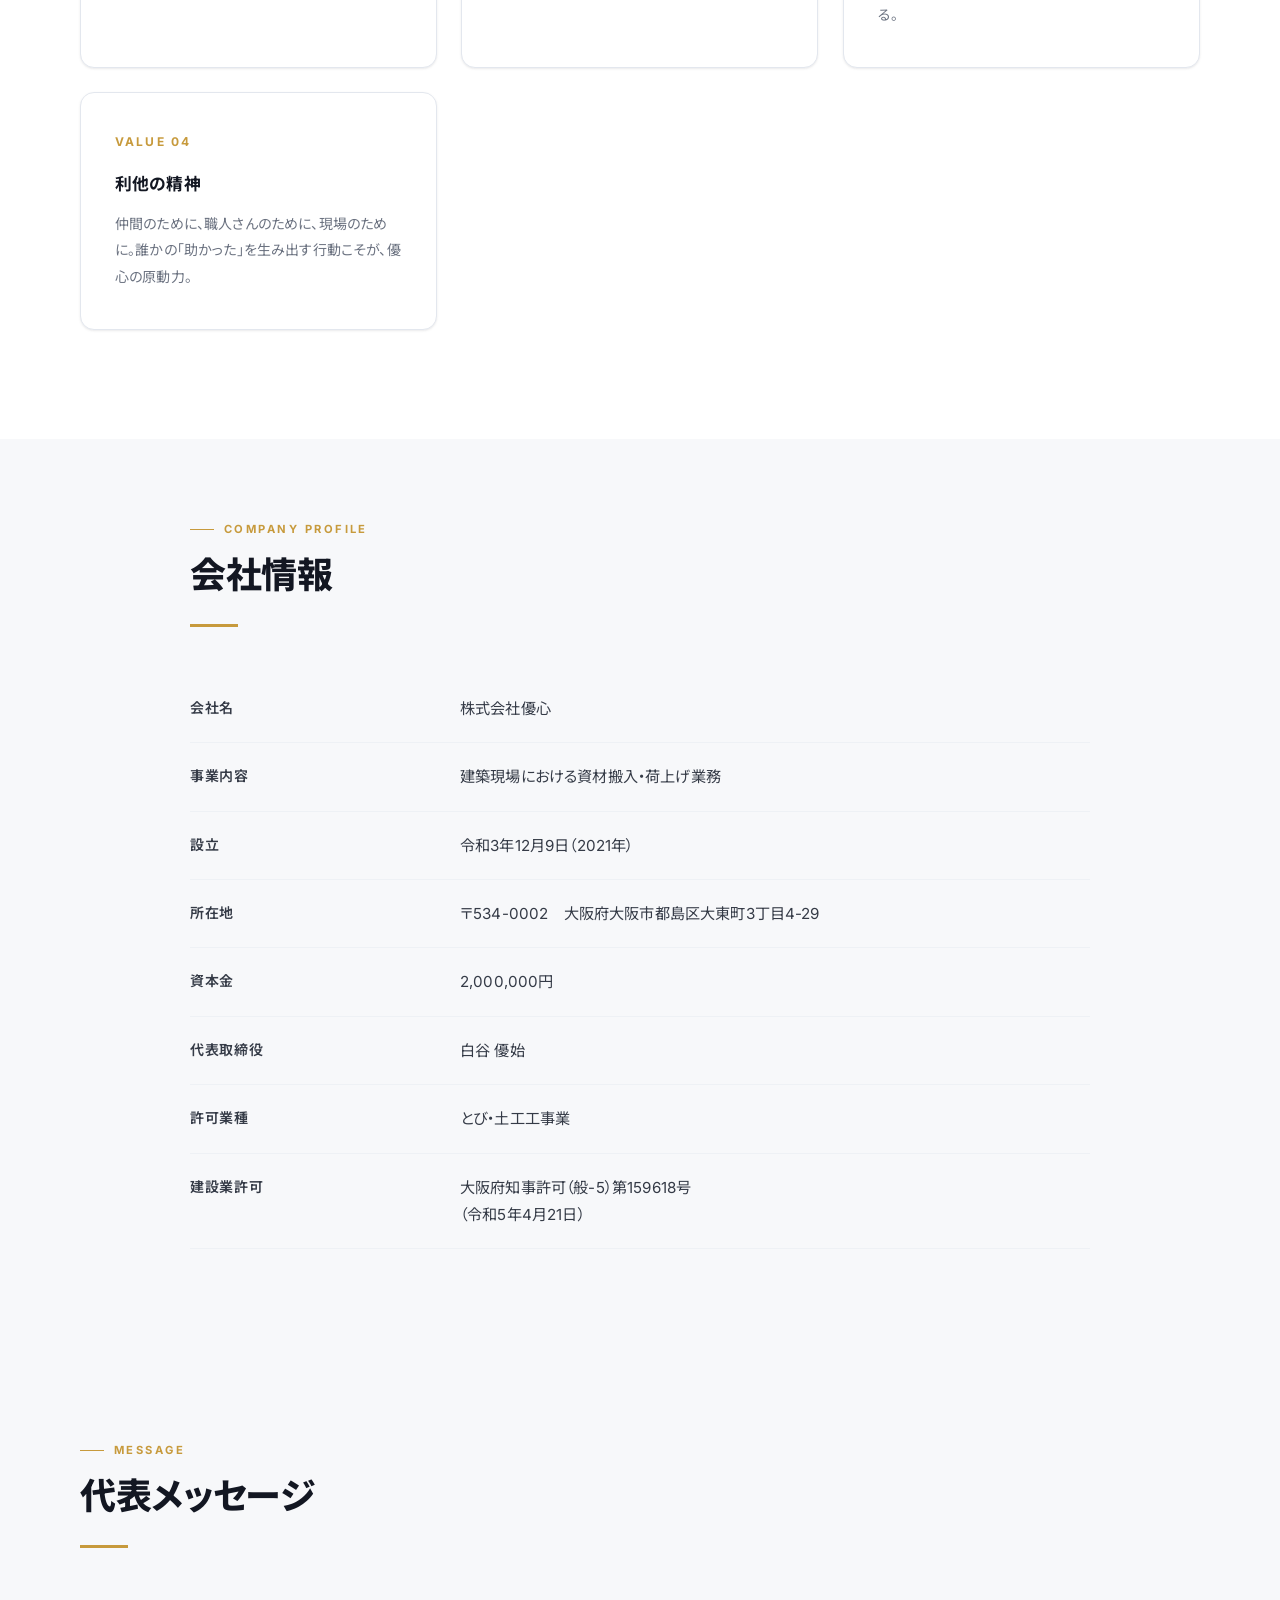
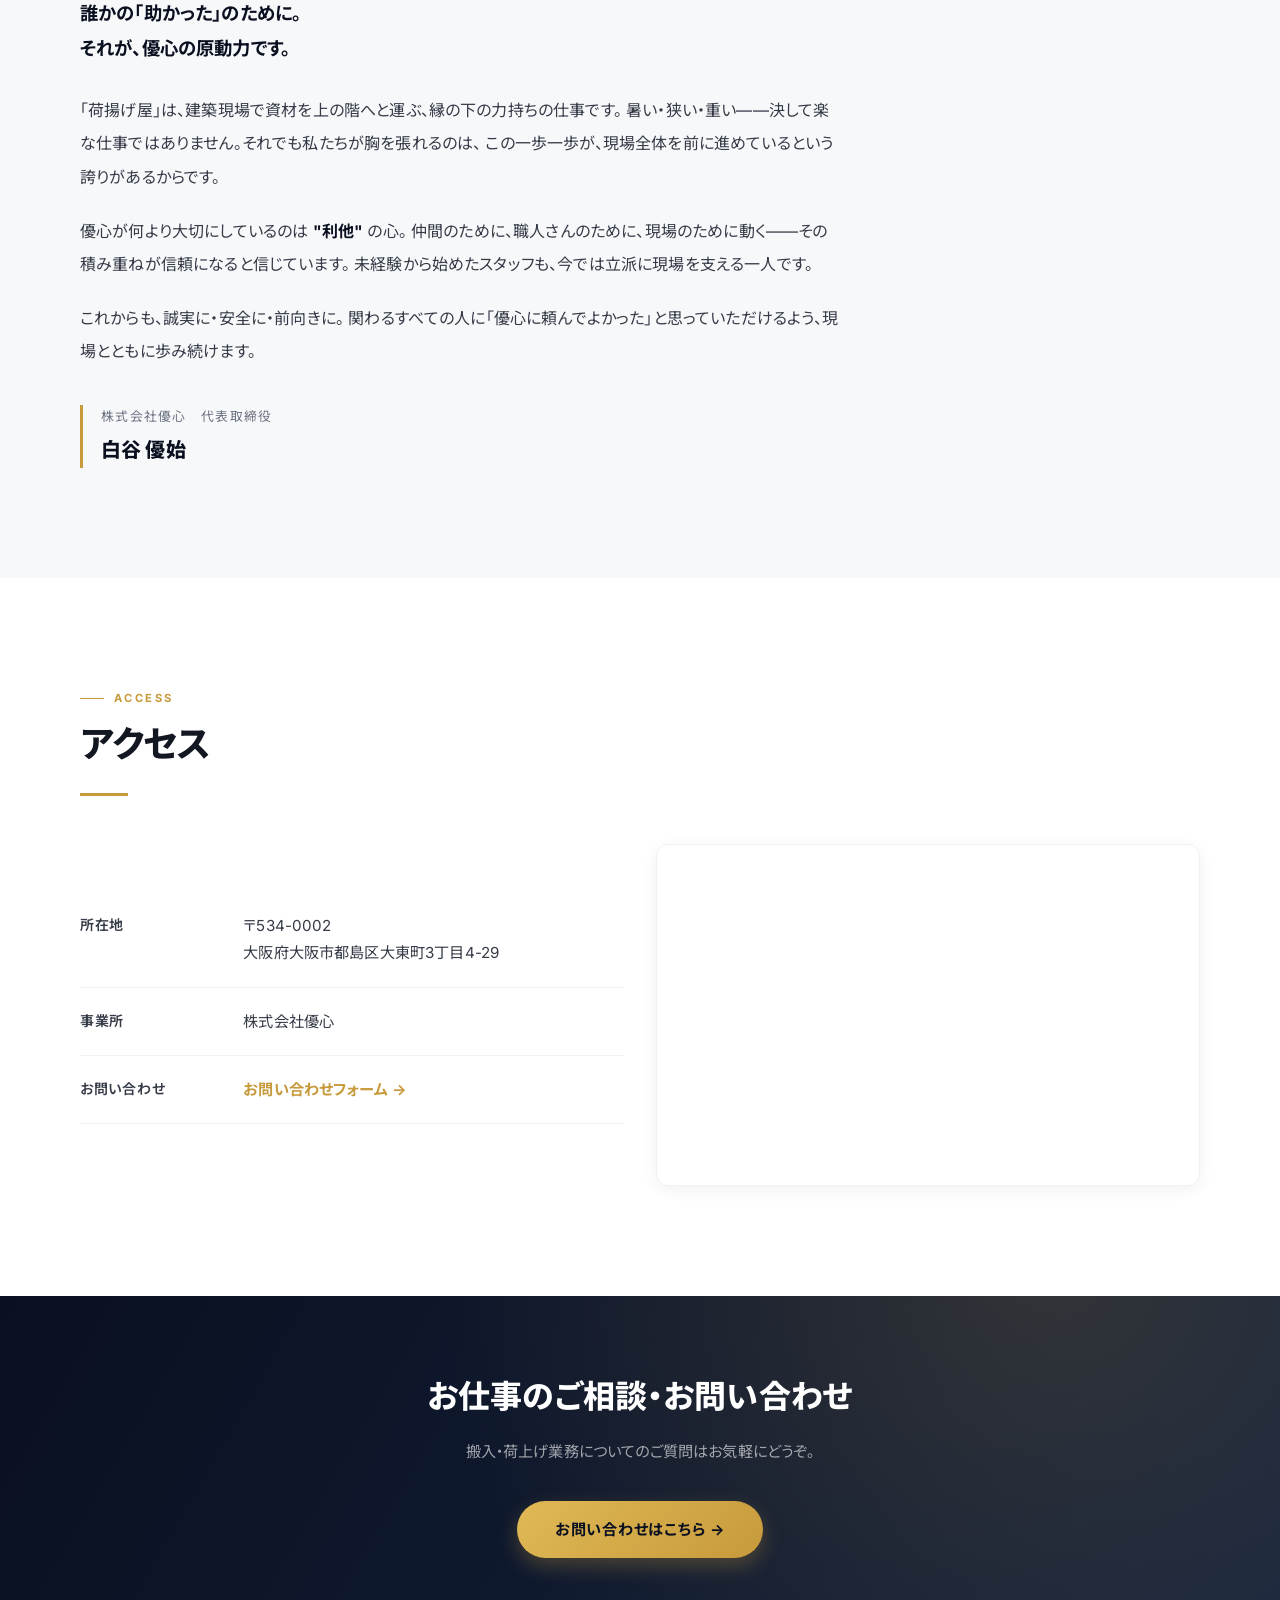
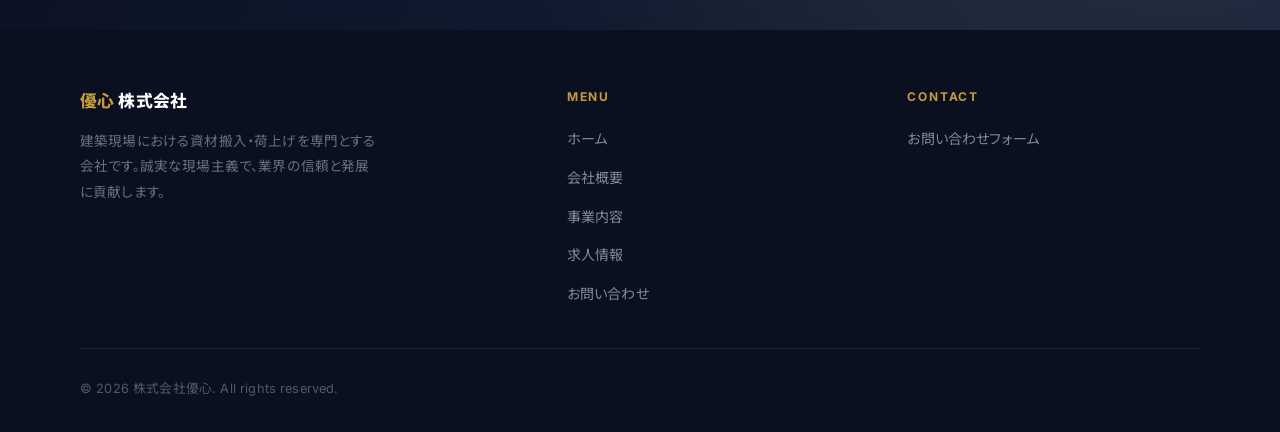
==== commit dd3e6362: "サイト全体のデザインを刷新（プロ仕様の仕上げ） - Webフォント(Inter/Noto Sans JP)導入・字詰め/スムージング改善 - カラー・影・角丸トークンを整理し全コンポーネントを洗練 -" ====
--- a/about.html
+++ b/about.html
@@ -256,5 +256,6 @@
     </div>
   </footer>
 
+  <script src="site.js" defer></script>
 </body>
 </html>
--- a/style.css
+++ b/style.css
@@ -1,3 +1,5 @@
+@import url('https://fonts.googleapis.com/css2?family=Inter:wght@400;500;600;700;800&family=Noto+Sans+JP:wght@400;500;700;900&display=swap');
+
 /* ===== Reset & Base ===== */
 *, *::before, *::after {
   box-sizing: border-box;
@@ -6,32 +8,52 @@
 }
 
 :root {
-  --navy: #080e1a;
-  --navy-light: #0f1e35;
-  --gold: #d4a030;
-  --gold-light: #e8b840;
+  --navy: #0a1020;
+  --navy-light: #14233f;
+  --gold: #c79a3c;
+  --gold-light: #e0b955;
   --white: #ffffff;
-  --gray-50: #f8f9fa;
-  --gray-100: #f0f2f5;
-  --gray-300: #d1d5db;
+  --gray-50: #f7f8fa;
+  --gray-100: #eef1f5;
+  --gray-200: #e3e7ee;
+  --gray-300: #cdd3dd;
   --gray-500: #6b7280;
-  --gray-700: #374151;
-  --gray-900: #111827;
-  --font-jp: 'Hiragino Kaku Gothic ProN', 'Hiragino Sans', 'Noto Sans JP', 'Yu Gothic', sans-serif;
-}
-
-html { scroll-behavior: smooth; }
+  --gray-700: #353b47;
+  --gray-900: #131722;
+  --font-jp: 'Inter', 'Noto Sans JP', 'Hiragino Kaku Gothic ProN', 'Hiragino Sans', 'Yu Gothic', sans-serif;
+
+  /* layered shadows for depth */
+  --shadow-sm: 0 1px 2px rgba(16,24,40,0.04), 0 1px 3px rgba(16,24,40,0.06);
+  --shadow-md: 0 4px 12px rgba(16,24,40,0.06), 0 2px 6px rgba(16,24,40,0.04);
+  --shadow-lg: 0 18px 40px rgba(16,24,40,0.10), 0 6px 14px rgba(16,24,40,0.06);
+  --shadow-xl: 0 30px 60px rgba(16,24,40,0.14), 0 10px 24px rgba(16,24,40,0.08);
+  --radius: 14px;
+  --radius-sm: 10px;
+  --ease: cubic-bezier(0.22, 0.61, 0.36, 1);
+}
+
+html { scroll-behavior: smooth; -webkit-text-size-adjust: 100%; }
 
 body {
   font-family: var(--font-jp);
   color: var(--gray-700);
   background: var(--white);
   line-height: 1.8;
+  -webkit-font-smoothing: antialiased;
+  -moz-osx-font-smoothing: grayscale;
+  text-rendering: optimizeLegibility;
+  font-feature-settings: 'palt' 1;
+  letter-spacing: 0.01em;
+  overflow-x: hidden;
 }
 
 img { display: block; max-width: 100%; }
 a { text-decoration: none; color: inherit; }
 ul { list-style: none; }
+
+::selection { background: rgba(199,154,60,0.25); color: var(--navy); }
+
+h1, h2, h3, h4 { font-feature-settings: 'palt' 1; }
 
 /* ===== Header / Nav ===== */
 .site-header {
@@ -1146,8 +1168,6 @@
 
 /* ===== Responsive ===== */
 @media (max-width: 768px) {
-  .nav-links { display: none; }
-
   .hero-stats { flex-direction: column; gap: 24px; }
 
   .footer-top { grid-template-columns: 1fr; gap: 32px; }
@@ -1168,3 +1188,131 @@
   .btn-secondary { margin-left: 0; margin-top: 12px; display: inline-flex; }
   .hero-buttons { display: flex; flex-direction: column; align-items: flex-start; }
 }
+
+/* ============================================================
+   PRO POLISH v2 — typography · components · motion · mobile nav
+   ============================================================ */
+
+/* Heading weights via Inter/Noto */
+.hero h1, .page-hero h1, .cta-title, .vision-text, .footer-logo { font-weight: 800; }
+.section-title { font-weight: 800; letter-spacing: -0.01em; line-height: 1.36; }
+.section-label, .hero-label { font-weight: 700; font-size: 0.7rem; letter-spacing: 0.22em; }
+
+/* Header — glassy + scroll state */
+.site-header {
+  background: rgba(10,16,32,0.72);
+  backdrop-filter: saturate(160%) blur(14px);
+  -webkit-backdrop-filter: saturate(160%) blur(14px);
+  border-bottom: 1px solid rgba(199,154,60,0.16);
+  transition: background 0.3s var(--ease), box-shadow 0.3s var(--ease);
+}
+.site-header.scrolled { background: rgba(10,16,32,0.93); box-shadow: 0 8px 30px rgba(0,0,0,0.28); }
+.header-inner { height: 72px; }
+.page-main { padding-top: 72px; }
+
+/* Buttons — pill, gradient, depth */
+.btn-primary {
+  border-radius: 999px; padding: 15px 38px;
+  background: linear-gradient(135deg, var(--gold-light), var(--gold));
+  box-shadow: 0 8px 20px rgba(199,154,60,0.30);
+  transition: transform 0.25s var(--ease), box-shadow 0.25s var(--ease), filter 0.25s var(--ease);
+}
+.btn-primary:hover { transform: translateY(-2px); box-shadow: 0 12px 28px rgba(199,154,60,0.42); filter: brightness(1.04); }
+.btn-secondary {
+  border-radius: 999px; border-width: 1.5px; padding: 13.5px 34px;
+  transition: background 0.25s var(--ease), color 0.25s var(--ease), transform 0.25s var(--ease);
+}
+.btn-secondary:hover { transform: translateY(-2px); background: rgba(199,154,60,0.12); }
+.nav-cta { border-radius: 999px !important; padding: 9px 22px !important; }
+
+/* Cards — refined depth + gold accent bar */
+.value-card {
+  background: #fff; border: 1px solid var(--gray-200); border-radius: var(--radius);
+  box-shadow: var(--shadow-sm); padding: 38px 34px;
+  position: relative; overflow: hidden;
+  transition: transform 0.3s var(--ease), box-shadow 0.3s var(--ease), border-color 0.3s var(--ease);
+}
+.value-card::before {
+  content: ''; position: absolute; left: 0; top: 0; bottom: 0; width: 3px;
+  background: linear-gradient(var(--gold-light), var(--gold));
+  transform: scaleY(0); transform-origin: top; transition: transform 0.35s var(--ease);
+}
+.value-card:hover { transform: translateY(-6px); box-shadow: var(--shadow-lg); border-color: rgba(199,154,60,0.4); }
+.value-card:hover::before { transform: scaleY(1); }
+.value-number { letter-spacing: 0.18em; }
+
+/* Service list */
+.service-list { box-shadow: var(--shadow-md); border-radius: var(--radius); border: 1px solid var(--gray-200); }
+.service-item { transition: background 0.25s var(--ease); }
+.service-icon {
+  display: inline-flex; width: 56px; height: 56px; align-items: center; justify-content: center;
+  background: linear-gradient(135deg, rgba(199,154,60,0.16), rgba(199,154,60,0.05));
+  border-radius: 14px; font-size: 1.55rem; margin-bottom: 22px;
+}
+
+/* Section rhythm */
+.section { padding: 110px 24px; }
+
+/* Vision text refinement */
+.vision-text { box-shadow: inset 0 0 0 1px rgba(255,255,255,0.04); }
+
+/* CTA banner glow */
+.cta-banner { position: relative; overflow: hidden; }
+.cta-banner::before {
+  content: ''; position: absolute; inset: 0; pointer-events: none;
+  background: radial-gradient(circle at 82% -10%, rgba(199,154,60,0.18), transparent 55%);
+}
+.cta-banner > * { position: relative; }
+
+/* Profile table */
+.profile-table tr { transition: background 0.2s; }
+.profile-table tr:hover { background: rgba(199,154,60,0.045); }
+.profile-table th { color: var(--gray-700); }
+
+/* Custom scrollbar */
+@media (pointer: fine) {
+  ::-webkit-scrollbar { width: 11px; }
+  ::-webkit-scrollbar-track { background: var(--gray-50); }
+  ::-webkit-scrollbar-thumb { background: #c3c9d4; border-radius: 8px; border: 3px solid var(--gray-50); }
+  ::-webkit-scrollbar-thumb:hover { background: var(--gold); }
+}
+
+/* Reveal on scroll */
+@media (prefers-reduced-motion: no-preference) {
+  html.js .reveal { opacity: 0; transform: translateY(26px); will-change: opacity, transform; }
+  html.js .reveal.is-visible {
+    opacity: 1; transform: none;
+    transition: opacity 0.75s var(--ease), transform 0.75s var(--ease);
+  }
+}
+
+/* Mobile nav (hamburger injected by site.js) */
+.nav-toggle { display: none; }
+@media (max-width: 768px) {
+  .nav-toggle {
+    display: inline-flex; flex-direction: column; gap: 5px;
+    width: 34px; height: 34px; align-items: center; justify-content: center;
+    background: none; border: none; cursor: pointer; padding: 0; z-index: 110;
+  }
+  .nav-toggle span { width: 22px; height: 2px; background: #fff; border-radius: 2px;
+    transition: transform 0.3s var(--ease), opacity 0.25s var(--ease); }
+  .site-header.menu-open .nav-toggle span:nth-child(1) { transform: translateY(7px) rotate(45deg); }
+  .site-header.menu-open .nav-toggle span:nth-child(2) { opacity: 0; }
+  .site-header.menu-open .nav-toggle span:nth-child(3) { transform: translateY(-7px) rotate(-45deg); }
+
+  .nav-links {
+    position: fixed; top: 72px; left: 0; right: 0;
+    background: rgba(10,16,32,0.98);
+    backdrop-filter: blur(14px); -webkit-backdrop-filter: blur(14px);
+    flex-direction: column; gap: 0; padding: 10px 0 18px;
+    border-bottom: 1px solid rgba(199,154,60,0.22);
+    box-shadow: 0 20px 40px rgba(0,0,0,0.35);
+    transform: translateY(-14px); opacity: 0; pointer-events: none;
+    transition: transform 0.32s var(--ease), opacity 0.32s var(--ease);
+  }
+  .site-header.menu-open .nav-links { transform: none; opacity: 1; pointer-events: auto; }
+  .nav-links li { width: 100%; }
+  .nav-links a { display: block; padding: 15px 26px; font-size: 0.98rem; letter-spacing: 0.05em; }
+  .nav-links a::after { display: none; }
+  .nav-cta { margin: 12px 26px 4px !important; text-align: center; }
+}
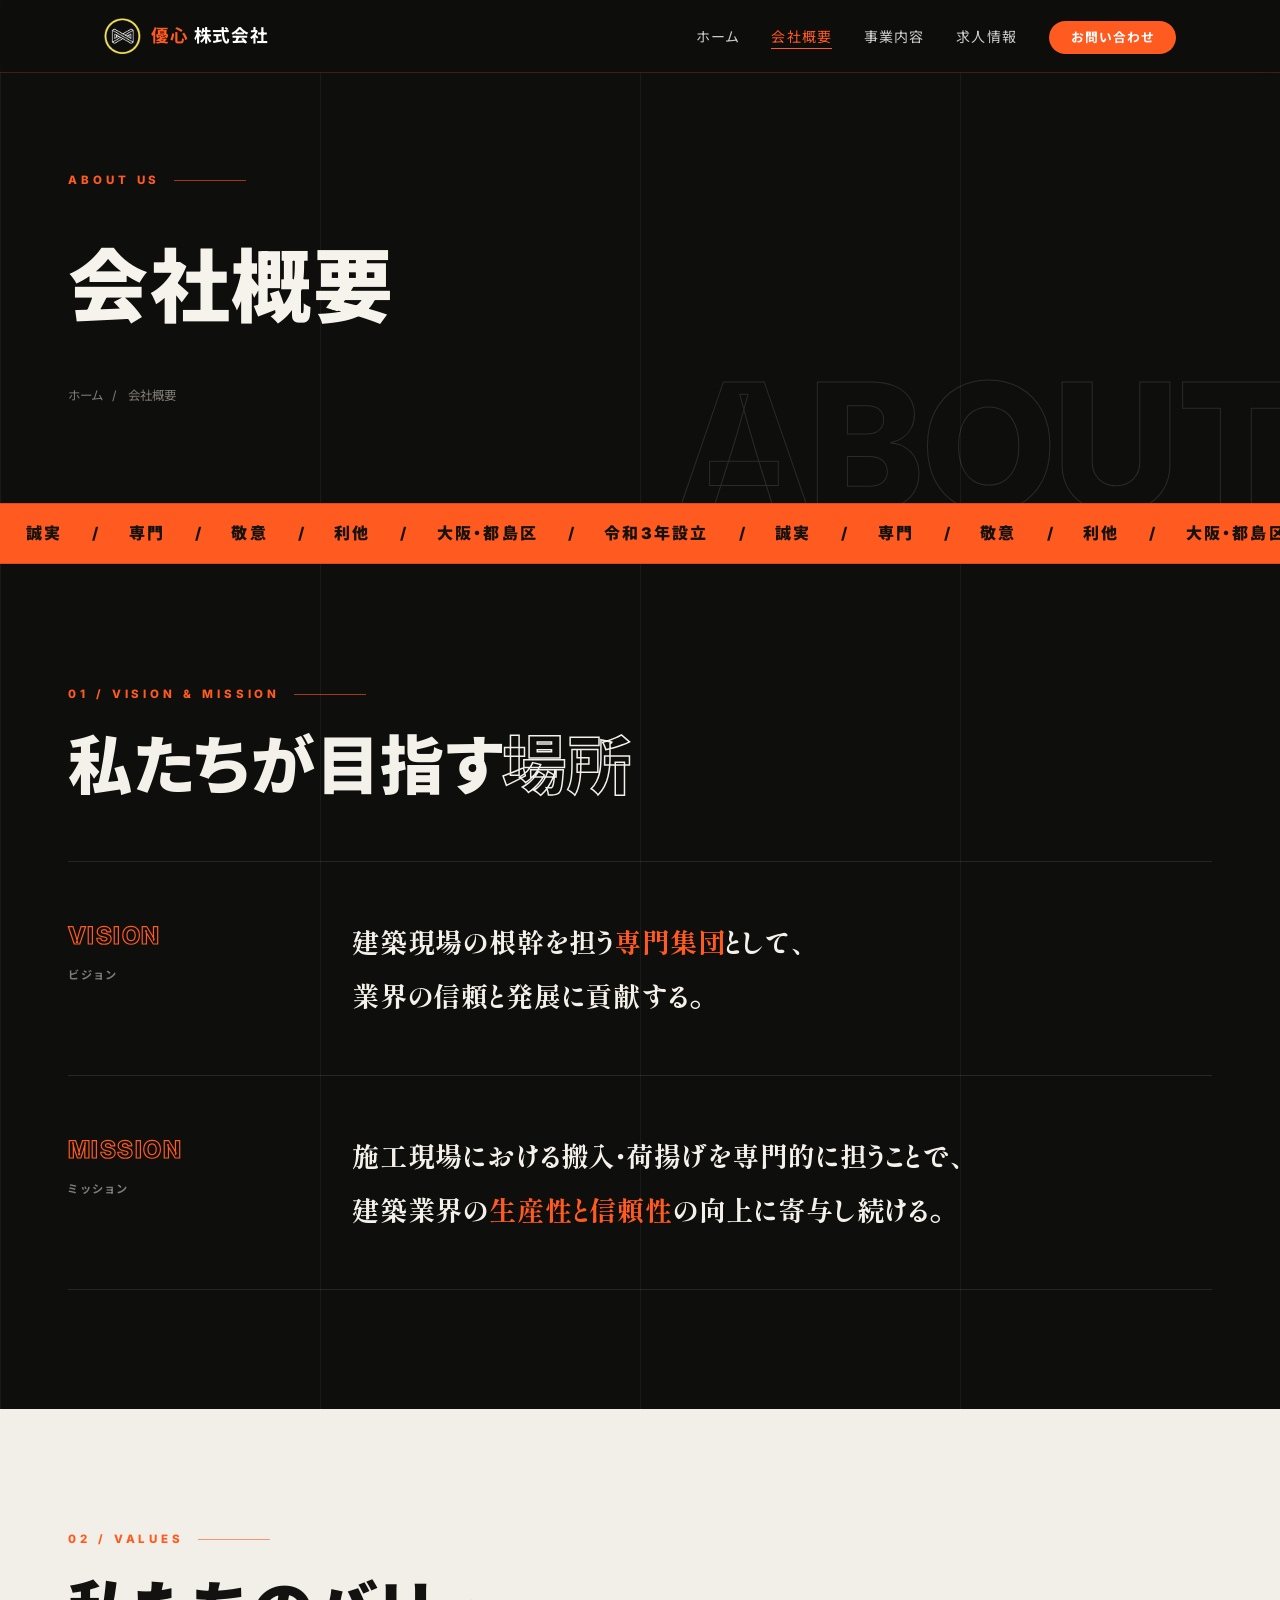
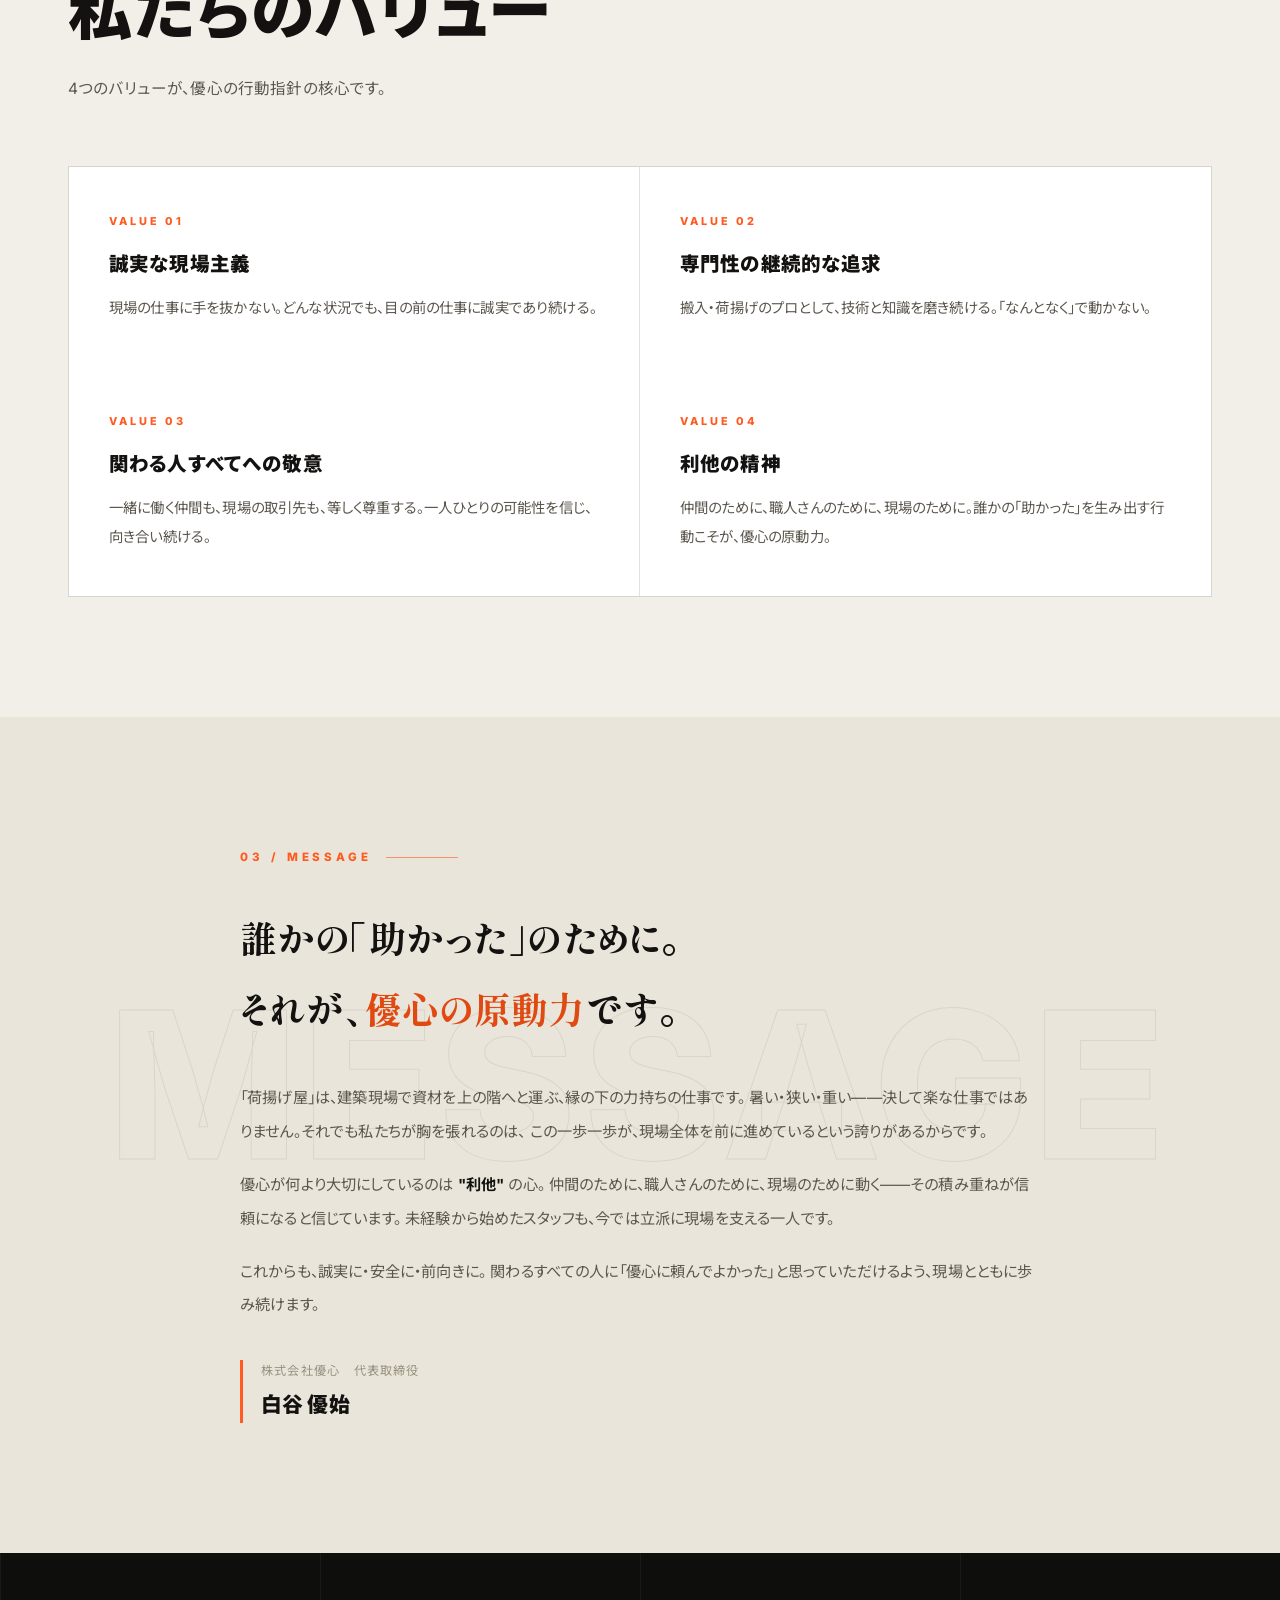
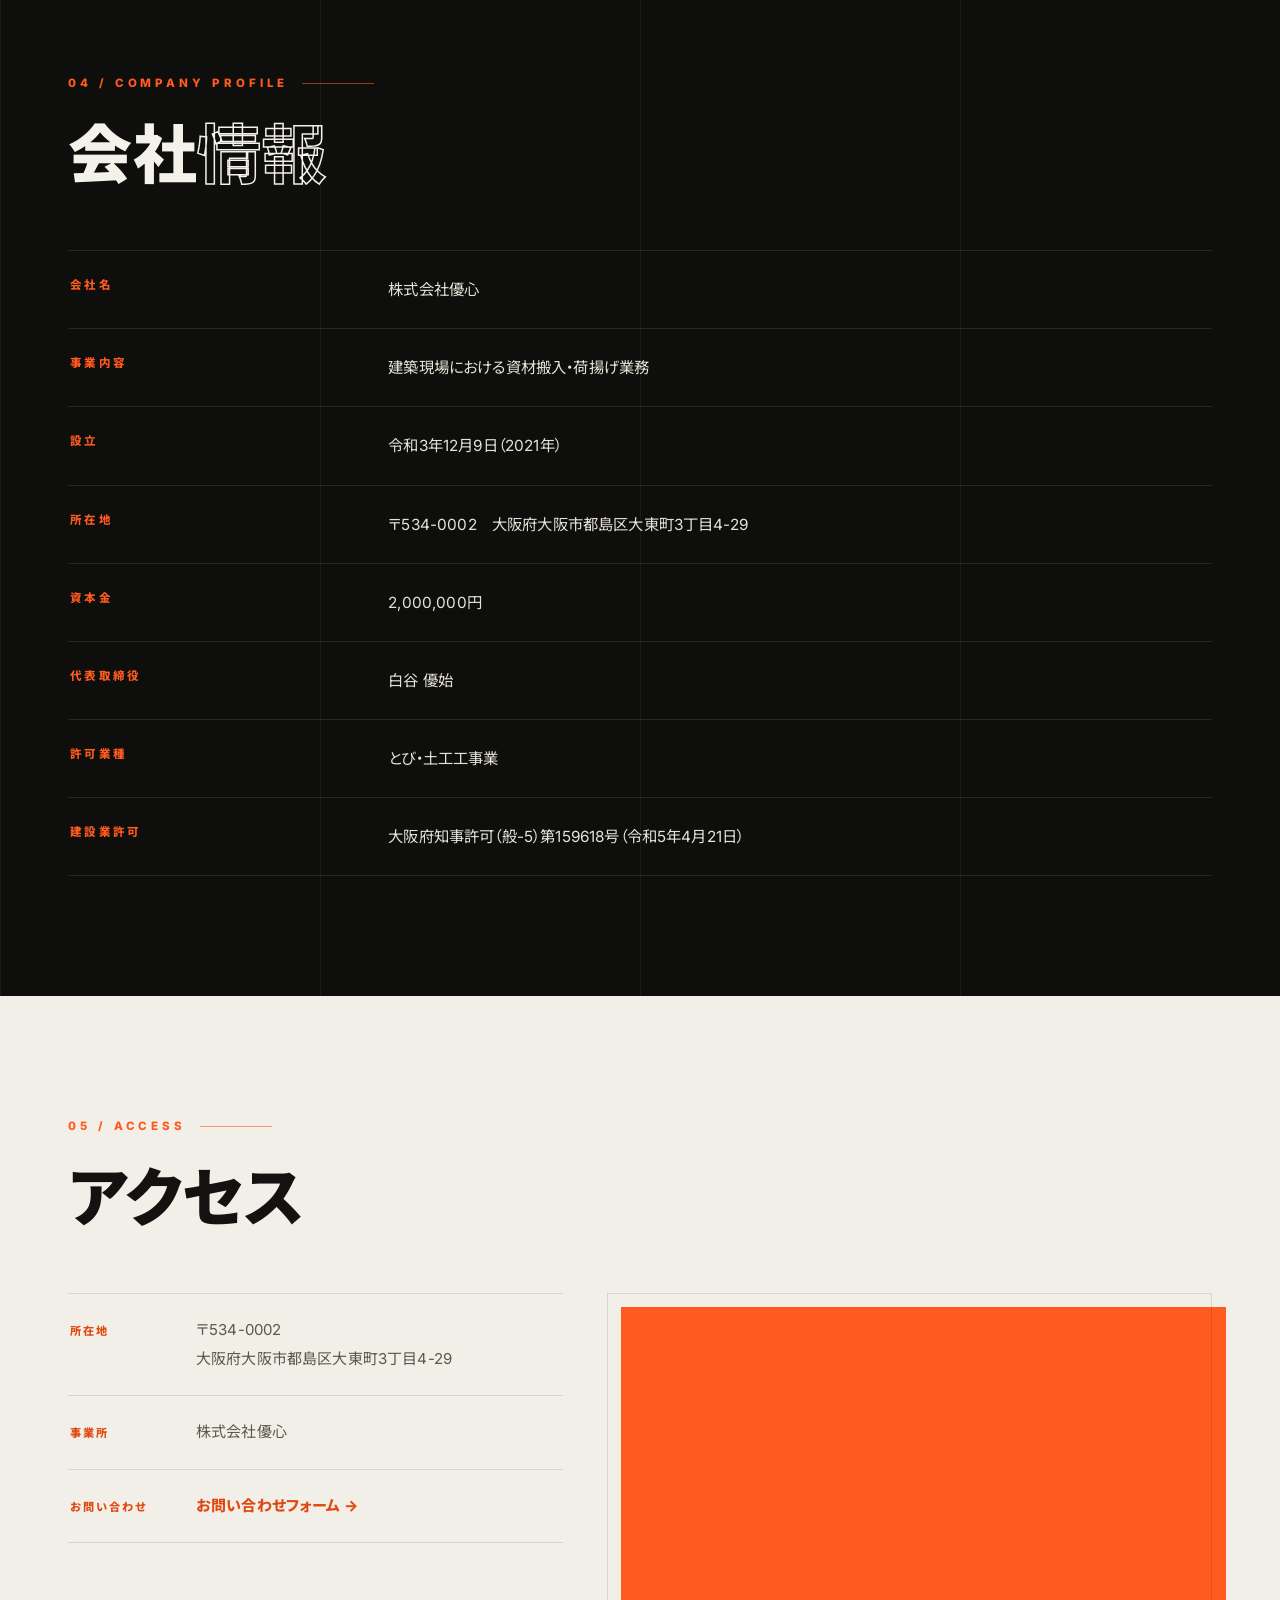
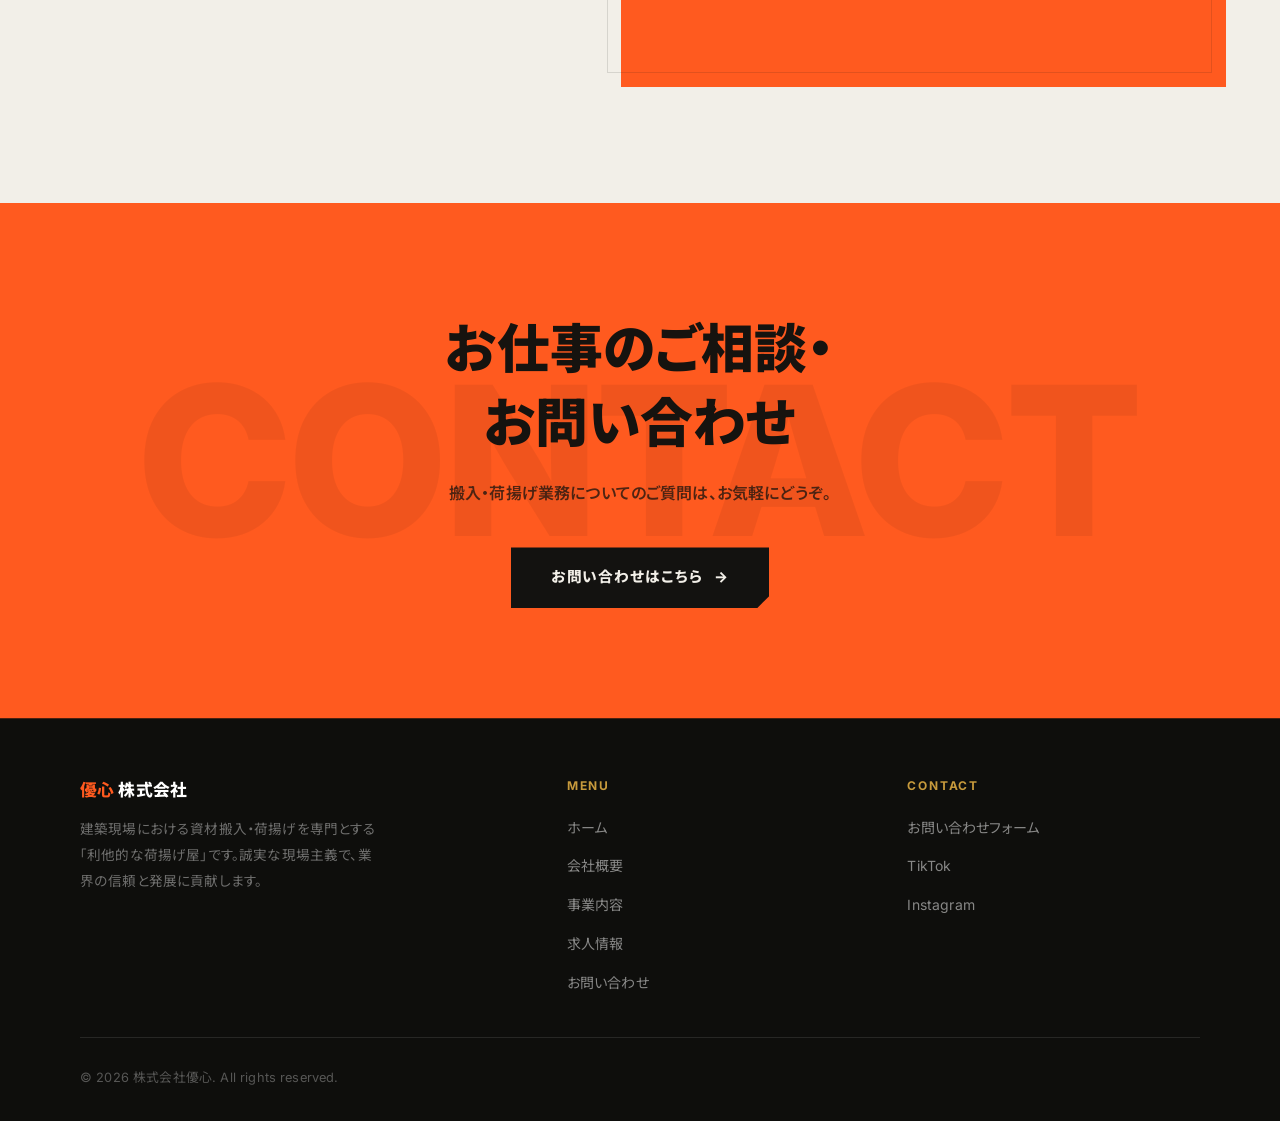
==== commit b57999f1: "会社概要ページを新テイストに全面刷新 - home.cssデザインシステム（炭黒×オレンジ）を適用 - ページヒーロー：ABOUTアウトライン文字＋テープ帯（誠実/専門/敬意/利他） - ビジョン・ミ" ====
--- a/about.html
+++ b/about.html
@@ -4,8 +4,89 @@
   <meta charset="UTF-8">
   <meta name="viewport" content="width=device-width, initial-scale=1.0">
   <title>会社概要 | 株式会社優心</title>
-  <meta name="description" content="株式会社優心の会社概要・ビジョン・組織についてご紹介します。">
+  <meta name="description" content="株式会社優心の会社概要。ビジョン・ミッション・バリュー、会社情報、代表メッセージ、アクセスをご紹介します。大阪市都島区の荷揚げ屋です。">
   <link rel="stylesheet" href="style.css">
+  <link rel="stylesheet" href="home.css">
+  <style>
+    /* ---- about page ---- */
+    .ab-hero { position: relative; background: var(--coal); padding: 170px 0 96px; overflow: hidden; }
+    .ab-hero .ghost {
+      position: absolute; right: -1vw; bottom: -2.4vw;
+      font-family: 'Inter', var(--font-jp); font-weight: 800;
+      font-size: clamp(4.5rem, 14vw, 11rem); line-height: 1;
+      color: transparent; -webkit-text-stroke: 1px rgba(255,255,255,0.12);
+      pointer-events: none; user-select: none;
+    }
+    .ab-hero .grid { position: absolute; inset: 0; pointer-events: none;
+      background-image: linear-gradient(to right, var(--line-d) 1px, transparent 1px);
+      background-size: 25% 100%; opacity: 0.5; }
+    .ab-hero h1 { font-size: clamp(2.6rem, 7vw, 5rem); font-weight: 900; color: #f6f3ec; margin-top: 24px; letter-spacing: 0.02em; }
+    .ab-hero .crumb { margin-top: 26px; font-size: 0.78rem; color: rgba(238,234,224,0.5); display: flex; gap: 10px; }
+    .ab-hero .crumb a:hover { color: var(--org); }
+
+    /* vision / mission */
+    .ab-vm { padding: 120px 0; }
+    .ab-vm-row { display: grid; grid-template-columns: 240px 1fr; gap: 44px; padding: 52px 0; border-top: 1px solid var(--line-d); align-items: start; }
+    .ab-vm-row:last-child { border-bottom: 1px solid var(--line-d); }
+    .ab-vm-row .lb { font-family: 'Inter', var(--font-jp); font-weight: 800; font-size: 1.5rem; color: transparent; -webkit-text-stroke: 1.2px var(--org); letter-spacing: 0.06em; }
+    .ab-vm-row .lb small { display: block; font-size: 0.7rem; -webkit-text-stroke: 0; color: rgba(238,234,224,0.5); letter-spacing: 0.24em; margin-top: 8px; font-weight: 700; }
+    .ab-vm-row .tx { font-family: var(--serif); font-weight: 800; font-size: clamp(1.15rem, 2.4vw, 1.7rem); color: #f4f1ea; line-height: 2; letter-spacing: 0.03em; }
+    .ab-vm-row .tx em { font-style: normal; color: var(--org); }
+
+    /* values */
+    .ab-val { padding: 120px 0; }
+    .ab-val-grid { display: grid; grid-template-columns: repeat(2, 1fr); margin-top: 60px; border: 1px solid var(--line-l); }
+    .ab-val-cell { padding: 44px 40px; border-right: 1px solid var(--line-l); border-bottom: 1px solid var(--line-l); background: #fff; }
+    .ab-val-cell:nth-child(2n) { border-right: none; }
+    .ab-val-cell:nth-child(n+3) { border-bottom: none; }
+    .ab-val-cell .no { font-family: 'Inter', var(--font-jp); font-weight: 800; font-size: 0.68rem; letter-spacing: 0.28em; color: var(--org); }
+    .ab-val-cell h3 { font-size: 1.22rem; font-weight: 900; color: var(--ink); margin: 14px 0 12px; }
+    .ab-val-cell p { font-size: 0.9rem; color: #5c574e; line-height: 2; }
+
+    /* message */
+    .ab-msg { padding: 130px 0; position: relative; overflow: hidden; }
+    .ab-msg .wm { position: absolute; top: 44%; left: 50%; transform: translate(-50%, -50%);
+      font-family: 'Inter', var(--font-jp); font-weight: 800;
+      font-size: clamp(4.5rem, 16vw, 13rem); letter-spacing: 0.04em; line-height: 1;
+      color: transparent; -webkit-text-stroke: 1px rgba(19,18,16,0.07);
+      white-space: nowrap; pointer-events: none; }
+    .ab-msg-in { position: relative; max-width: 800px; margin: 0 auto; }
+    .ab-msg .qt { font-family: var(--serif); font-weight: 800; font-size: clamp(1.5rem, 3.6vw, 2.3rem); color: var(--ink); line-height: 1.95; margin: 34px 0 36px; }
+    .ab-msg .qt em { font-style: normal; color: var(--org-deep); }
+    .ab-msg .bd p { color: #5c574e; line-height: 2.2; font-size: 0.95rem; margin-bottom: 20px; }
+    .ab-msg .sig { border-left: 3px solid var(--org); padding-left: 18px; margin-top: 38px; }
+    .ab-msg .sig .r { font-size: 0.76rem; color: #97917f; letter-spacing: 0.1em; margin-bottom: 4px; }
+    .ab-msg .sig .n { font-size: 1.3rem; font-weight: 900; color: var(--ink); }
+
+    /* profile table */
+    .ab-prof { padding: 120px 0; }
+    .ab-table { width: 100%; border-collapse: collapse; margin-top: 56px; border-top: 1px solid var(--line-d); }
+    .ab-table tr { border-bottom: 1px solid var(--line-d); }
+    .ab-table th { width: 28%; text-align: left; padding: 24px 18px 24px 2px; vertical-align: top;
+      font-family: 'Inter', var(--font-jp); font-weight: 800; font-size: 0.72rem; letter-spacing: 0.2em; color: var(--org); }
+    .ab-table td { padding: 24px 0; color: #e6e2d8; line-height: 1.9; font-size: 0.96rem; }
+
+    /* access */
+    .ab-acc { padding: 120px 0 130px; }
+    .ab-acc-grid { display: grid; grid-template-columns: 0.9fr 1.1fr; gap: 44px; margin-top: 56px; align-items: start; }
+    .ab-acc-info { border-top: 1px solid var(--line-l); }
+    .ab-acc-info .r { display: grid; grid-template-columns: 110px 1fr; gap: 16px; padding: 22px 2px; border-bottom: 1px solid var(--line-l); }
+    .ab-acc-info .k { font-family: 'Inter', var(--font-jp); font-weight: 800; font-size: 0.7rem; letter-spacing: 0.18em; color: var(--org-deep); padding-top: 5px; }
+    .ab-acc-info .v { color: #5c574e; line-height: 1.9; font-size: 0.94rem; }
+    .ab-acc-info .v a { color: var(--org-deep); font-weight: 800; }
+    .ab-map { position: relative; }
+    .ab-map::after { content: ''; position: absolute; inset: 0; transform: translate(14px, 14px); background: var(--org); z-index: -1; }
+    .ab-map iframe { display: block; width: 100%; height: 380px; border: 1px solid var(--line-l); filter: grayscale(0.2); }
+
+    @media (max-width: 900px) {
+      .ab-vm-row { grid-template-columns: 1fr; gap: 18px; padding: 40px 0; }
+      .ab-val-grid { grid-template-columns: 1fr; }
+      .ab-val-cell { border-right: none !important; border-bottom: 1px solid var(--line-l) !important; }
+      .ab-val-cell:last-child { border-bottom: none !important; }
+      .ab-acc-grid { grid-template-columns: 1fr; }
+      .ab-table th { width: 36%; }
+    }
+  </style>
 </head>
 <body>
 
@@ -28,85 +109,117 @@
     </div>
   </header>
 
-  <main class="page-main">
-
-    <!-- Page Hero -->
-    <div class="page-hero">
-      <div class="page-hero-inner">
-        <p class="section-label">About Us</p>
+  <main>
+
+    <!-- ============ Page hero ============ -->
+    <section class="ab-hero">
+      <div class="grid"></div>
+      <span class="ghost" aria-hidden="true">ABOUT</span>
+      <div class="ed-wrap" style="position:relative;">
+        <p class="ed-index">About Us</p>
         <h1>会社概要</h1>
-        <nav class="breadcrumb" aria-label="パンくず">
-          <a href="index.html">ホーム</a>
-          <span>/</span>
-          <span>会社概要</span>
+        <nav class="crumb" aria-label="パンくず">
+          <a href="index.html">ホーム</a><span>/</span><span>会社概要</span>
         </nav>
       </div>
+    </section>
+
+    <!-- ============ Tape ============ -->
+    <div class="tape" aria-hidden="true">
+      <div class="tape-track">
+        <span><span class="t">誠実</span><span class="s">/</span><span class="t">専門</span><span class="s">/</span><span class="t">敬意</span><span class="s">/</span><span class="t">利他</span><span class="s">/</span><span class="t">大阪・都島区</span><span class="s">/</span><span class="t">令和3年設立</span><span class="s">/</span></span>
+        <span><span class="t">誠実</span><span class="s">/</span><span class="t">専門</span><span class="s">/</span><span class="t">敬意</span><span class="s">/</span><span class="t">利他</span><span class="s">/</span><span class="t">大阪・都島区</span><span class="s">/</span><span class="t">令和3年設立</span><span class="s">/</span></span>
+      </div>
     </div>
 
-    <!-- Vision & Mission -->
-    <div class="vision-block">
-      <div class="vision-inner">
-        <p class="section-label">Vision</p>
-        <h2 class="section-title" style="color: var(--white);">ビジョン</h2>
-        <div class="vision-text">
-          建築現場の根幹を担う専門集団として、<br>業界の信頼と発展に貢献する。
-        </div>
-
-        <p class="section-label" style="margin-top: 48px;">Mission</p>
-        <h2 class="section-title" style="color: var(--white);">ミッション</h2>
-        <div class="vision-text" style="font-size: 1rem;">
-          施工現場における搬入・荷上げを専門的に担うことで、<br>
-          建築業界の生産性と信頼性の向上に寄与し続ける。
-        </div>
-      </div>
-    </div>
-
-    <!-- Values -->
-    <section class="section">
-      <div class="section-inner">
-        <p class="section-label">Values</p>
-        <h2 class="section-title">私たちのバリュー</h2>
-        <p class="section-desc">4つのバリューが、優心の行動指針の核心です。</p>
-        <div class="values-grid">
-          <div class="value-card">
-            <p class="value-number">VALUE 01</p>
-            <h3 class="value-title">誠実な現場主義</h3>
-            <p class="value-desc">
-              現場の仕事に手を抜かない。どんな状況でも、目の前の仕事に誠実であり続ける。
+    <!-- ============ Vision & Mission ============ -->
+    <section class="ab-vm dark-sec gridlines">
+      <div class="ed-wrap">
+        <p class="ed-index">01 / Vision &amp; Mission</p>
+        <h2 class="ed-title">私たちが目指す<span class="stroke">場所</span></h2>
+        <div style="margin-top:56px;">
+          <div class="ab-vm-row">
+            <div class="lb">VISION<small>ビジョン</small></div>
+            <p class="tx">建築現場の根幹を担う<em>専門集団</em>として、<br>業界の信頼と発展に貢献する。</p>
+          </div>
+          <div class="ab-vm-row">
+            <div class="lb">MISSION<small>ミッション</small></div>
+            <p class="tx">施工現場における搬入・荷揚げを専門的に担うことで、<br>建築業界の<em>生産性と信頼性</em>の向上に寄与し続ける。</p>
+          </div>
+        </div>
+      </div>
+    </section>
+
+    <!-- ============ Values ============ -->
+    <section class="ab-val light-sec">
+      <div class="ed-wrap">
+        <p class="ed-index">02 / Values</p>
+        <h2 class="ed-title">私たちのバリュー</h2>
+        <p class="ed-body" style="margin-top:22px; max-width:640px;">
+          4つのバリューが、優心の行動指針の核心です。
+        </p>
+        <div class="ab-val-grid">
+          <div class="ab-val-cell">
+            <p class="no">VALUE 01</p>
+            <h3>誠実な現場主義</h3>
+            <p>現場の仕事に手を抜かない。どんな状況でも、目の前の仕事に誠実であり続ける。</p>
+          </div>
+          <div class="ab-val-cell">
+            <p class="no">VALUE 02</p>
+            <h3>専門性の継続的な追求</h3>
+            <p>搬入・荷揚げのプロとして、技術と知識を磨き続ける。「なんとなく」で動かない。</p>
+          </div>
+          <div class="ab-val-cell">
+            <p class="no">VALUE 03</p>
+            <h3>関わる人すべてへの敬意</h3>
+            <p>一緒に働く仲間も、現場の取引先も、等しく尊重する。一人ひとりの可能性を信じ、向き合い続ける。</p>
+          </div>
+          <div class="ab-val-cell">
+            <p class="no">VALUE 04</p>
+            <h3>利他の精神</h3>
+            <p>仲間のために、職人さんのために、現場のために。誰かの「助かった」を生み出す行動こそが、優心の原動力。</p>
+          </div>
+        </div>
+      </div>
+    </section>
+
+    <!-- ============ Message ============ -->
+    <section class="ab-msg light-sec" style="background:var(--paper-2);">
+      <span class="wm" aria-hidden="true">MESSAGE</span>
+      <div class="ed-wrap">
+        <div class="ab-msg-in">
+          <p class="ed-index">03 / Message</p>
+          <p class="qt">誰かの「助かった」のために。<br>それが、<em>優心の原動力</em>です。</p>
+          <div class="bd">
+            <p>
+              「荷揚げ屋」は、建築現場で資材を上の階へと運ぶ、縁の下の力持ちの仕事です。
+              暑い・狭い・重い——決して楽な仕事ではありません。それでも私たちが胸を張れるのは、
+              この一歩一歩が、現場全体を前に進めているという誇りがあるからです。
             </p>
-          </div>
-          <div class="value-card">
-            <p class="value-number">VALUE 02</p>
-            <h3 class="value-title">専門性の継続的な追求</h3>
-            <p class="value-desc">
-              搬入・荷上げのプロとして、技術と知識を磨き続ける。「なんとなく」で動かない。
+            <p>
+              優心が何より大切にしているのは <strong style="color:var(--ink);">"利他"</strong> の心。
+              仲間のために、職人さんのために、現場のために動く——その積み重ねが信頼になると信じています。
+              未経験から始めたスタッフも、今では立派に現場を支える一人です。
             </p>
-          </div>
-          <div class="value-card">
-            <p class="value-number">VALUE 03</p>
-            <h3 class="value-title">関わる人すべてへの敬意</h3>
-            <p class="value-desc">
-              一緒に働く仲間も、現場の取引先も、等しく尊重する。一人ひとりの可能性を信じ、向き合い続ける。
+            <p>
+              これからも、誠実に・安全に・前向きに。
+              関わるすべての人に「優心に頼んでよかった」と思っていただけるよう、現場とともに歩み続けます。
             </p>
           </div>
-          <div class="value-card">
-            <p class="value-number">VALUE 04</p>
-            <h3 class="value-title">利他の精神</h3>
-            <p class="value-desc">
-              仲間のために、職人さんのために、現場のために。誰かの「助かった」を生み出す行動こそが、優心の原動力。
-            </p>
-          </div>
-        </div>
-      </div>
-    </section>
-
-    <!-- Company Profile -->
-    <section class="profile-section" style="background: var(--gray-50);">
-      <div class="profile-inner">
-        <p class="section-label">Company Profile</p>
-        <h2 class="section-title">会社情報</h2>
-        <div class="divider"></div>
-        <table class="profile-table">
+          <div class="sig">
+            <p class="r">株式会社優心　代表取締役</p>
+            <p class="n">白谷 優始</p>
+          </div>
+        </div>
+      </div>
+    </section>
+
+    <!-- ============ Company Profile ============ -->
+    <section class="ab-prof dark-sec gridlines">
+      <div class="ed-wrap">
+        <p class="ed-index">04 / Company Profile</p>
+        <h2 class="ed-title">会社<span class="stroke">情報</span></h2>
+        <table class="ab-table">
           <tbody>
             <tr>
               <th>会社名</th>
@@ -114,7 +227,7 @@
             </tr>
             <tr>
               <th>事業内容</th>
-              <td>建築現場における資材搬入・荷上げ業務</td>
+              <td>建築現場における資材搬入・荷揚げ業務</td>
             </tr>
             <tr>
               <th>設立</th>
@@ -138,77 +251,36 @@
             </tr>
             <tr>
               <th>建設業許可</th>
-              <td>大阪府知事許可（般-5）第159618号<br>（令和5年4月21日）</td>
+              <td>大阪府知事許可（般-5）第159618号（令和5年4月21日）</td>
             </tr>
           </tbody>
         </table>
       </div>
     </section>
 
-    <!-- Message -->
-    <section class="section" style="background: var(--gray-50);">
-      <div class="section-inner">
-        <p class="section-label">Message</p>
-        <h2 class="section-title">代表メッセージ</h2>
-        <div class="divider"></div>
-
-        <div style="margin-top: 48px; max-width: 760px;">
-          <p style="font-size: 1.15rem; font-weight: 700; color: var(--navy); line-height: 1.9; margin-bottom: 28px;">
-            誰かの「助かった」のために。<br>
-            それが、優心の原動力です。
-          </p>
-          <p style="color: var(--gray-700); line-height: 2.1; margin-bottom: 20px;">
-            「荷揚げ屋」は、建築現場で資材を上の階へと運ぶ、縁の下の力持ちの仕事です。
-            暑い・狭い・重い——決して楽な仕事ではありません。それでも私たちが胸を張れるのは、
-            この一歩一歩が、現場全体を前に進めているという誇りがあるからです。
-          </p>
-          <p style="color: var(--gray-700); line-height: 2.1; margin-bottom: 20px;">
-            優心が何より大切にしているのは <strong style="color: var(--navy);">"利他"</strong> の心。
-            仲間のために、職人さんのために、現場のために動く——その積み重ねが信頼になると信じています。
-            未経験から始めたスタッフも、今では立派に現場を支える一人です。
-          </p>
-          <p style="color: var(--gray-700); line-height: 2.1; margin-bottom: 36px;">
-            これからも、誠実に・安全に・前向きに。
-            関わるすべての人に「優心に頼んでよかった」と思っていただけるよう、現場とともに歩み続けます。
-          </p>
-          <div style="border-left: 3px solid var(--gold); padding-left: 18px;">
-            <p style="font-size: 0.8rem; color: var(--gray-500); letter-spacing: 0.1em; margin-bottom: 4px;">株式会社優心　代表取締役</p>
-            <p style="font-size: 1.25rem; font-weight: 800; color: var(--navy);">白谷 優始</p>
-          </div>
-        </div>
-      </div>
-    </section>
-
-    <!-- Access -->
-    <section class="section">
-      <div class="section-inner">
-        <p class="section-label">Access</p>
-        <h2 class="section-title">アクセス</h2>
-        <div class="divider"></div>
-
-        <div style="margin-top: 48px; display: grid; grid-template-columns: repeat(auto-fit, minmax(280px, 1fr)); gap: 32px; align-items: start;">
-          <div>
-            <table class="profile-table">
-              <tbody>
-                <tr>
-                  <th>所在地</th>
-                  <td>〒534-0002<br>大阪府大阪市都島区大東町3丁目4-29</td>
-                </tr>
-                <tr>
-                  <th>事業所</th>
-                  <td>株式会社優心</td>
-                </tr>
-                <tr>
-                  <th>お問い合わせ</th>
-                  <td><a href="contact.html" style="color: var(--gold); font-weight: 700;">お問い合わせフォーム →</a></td>
-                </tr>
-              </tbody>
-            </table>
-          </div>
-          <div style="border: 1px solid var(--gray-100); border-radius: 12px; overflow: hidden; box-shadow: 0 4px 16px rgba(0,0,0,0.06);">
+    <!-- ============ Access ============ -->
+    <section class="ab-acc light-sec">
+      <div class="ed-wrap">
+        <p class="ed-index">05 / Access</p>
+        <h2 class="ed-title">アクセス</h2>
+        <div class="ab-acc-grid">
+          <div class="ab-acc-info">
+            <div class="r">
+              <span class="k">所在地</span>
+              <span class="v">〒534-0002<br>大阪府大阪市都島区大東町3丁目4-29</span>
+            </div>
+            <div class="r">
+              <span class="k">事業所</span>
+              <span class="v">株式会社優心</span>
+            </div>
+            <div class="r">
+              <span class="k">お問い合わせ</span>
+              <span class="v"><a href="contact.html">お問い合わせフォーム →</a></span>
+            </div>
+          </div>
+          <div class="ab-map">
             <iframe
               src="https://maps.google.com/maps?q=%E5%A4%A7%E9%98%AA%E5%BA%9C%E5%A4%A7%E9%98%AA%E5%B8%82%E9%83%BD%E5%B3%B6%E5%8C%BA%E5%A4%A7%E6%9D%B1%E7%94%BA3-4-29&z=16&output=embed"
-              width="100%" height="340" style="border: 0; display: block;"
               loading="lazy" referrerpolicy="no-referrer-when-downgrade"
               title="株式会社優心 所在地マップ"></iframe>
           </div>
@@ -216,11 +288,12 @@
       </div>
     </section>
 
-    <!-- CTA -->
-    <div class="cta-banner">
-      <h2 class="cta-title">お仕事のご相談・お問い合わせ</h2>
-      <p class="cta-desc">搬入・荷上げ業務についてのご質問はお気軽にどうぞ。</p>
-      <a href="contact.html" class="btn-primary">お問い合わせはこちら →</a>
+    <!-- ============ CTA ============ -->
+    <div class="last-cta">
+      <span class="wm" aria-hidden="true">CONTACT</span>
+      <h2>お仕事のご相談・<br>お問い合わせ</h2>
+      <p>搬入・荷揚げ業務についてのご質問は、お気軽にどうぞ。</p>
+      <a href="contact.html" class="b-solid">お問い合わせはこちら <span class="b-arrow">→</span></a>
     </div>
 
   </main>
@@ -231,7 +304,7 @@
       <div class="footer-top">
         <div class="footer-brand">
           <div class="footer-logo"><span>優心</span> 株式会社</div>
-          <p>建築現場における資材搬入・荷上げを専門とする会社です。誠実な現場主義で、業界の信頼と発展に貢献します。</p>
+          <p>建築現場における資材搬入・荷揚げを専門とする「利他的な荷揚げ屋」です。誠実な現場主義で、業界の信頼と発展に貢献します。</p>
         </div>
         <div>
           <p class="footer-nav-title">Menu</p>
@@ -247,6 +320,8 @@
           <p class="footer-nav-title">Contact</p>
           <ul class="footer-nav-links">
             <li><a href="contact.html">お問い合わせフォーム</a></li>
+            <li><a href="https://www.tiktok.com/@yushin.inc129" target="_blank" rel="noopener">TikTok</a></li>
+            <li><a href="https://www.instagram.com/yushin.inc" target="_blank" rel="noopener">Instagram</a></li>
           </ul>
         </div>
       </div>
--- a/style.css
+++ b/style.css
@@ -1316,3 +1316,317 @@
   .nav-links a::after { display: none; }
   .nav-cta { margin: 12px 26px 4px !important; text-align: center; }
 }
+
+/* ============================================================
+   HOMEPAGE v3 — cinematic, editorial, pro-grade composition
+   ============================================================ */
+
+/* ---- Hero: ken-burns + cinematic overlay + scroll cue ---- */
+.hero { min-height: 100vh; }
+.hero-slide { transform: scale(1.08); }
+.hero-slide.active { animation: kenburns 8s ease-out forwards; }
+@keyframes kenburns { from { transform: scale(1.06); } to { transform: scale(1.18); } }
+.hero-overlay {
+  background:
+    linear-gradient(105deg, rgba(7,11,20,0.90) 0%, rgba(7,11,20,0.66) 46%, rgba(7,11,20,0.42) 100%),
+    linear-gradient(to top, rgba(7,11,20,0.85) 0%, transparent 38%);
+}
+.hero h1 { font-size: clamp(2.1rem, 5.4vw, 3.7rem); line-height: 1.32; letter-spacing: 0.02em; }
+.hero h1 em {
+  background: linear-gradient(120deg, var(--gold-light), var(--gold));
+  -webkit-background-clip: text; background-clip: text; -webkit-text-fill-color: transparent; color: var(--gold);
+}
+.hero-buttons { display: flex; flex-wrap: wrap; align-items: center; }
+.hero-stat-value { font-size: 1.7rem; letter-spacing: 0.08em; }
+
+.scroll-cue {
+  position: absolute; left: 50%; bottom: 24px; transform: translateX(-50%);
+  z-index: 4; display: flex; flex-direction: column; align-items: center; gap: 10px;
+  color: rgba(255,255,255,0.55); font-size: 0.58rem; letter-spacing: 0.32em; font-weight: 700;
+}
+.scroll-cue .line { width: 1px; height: 44px; background: rgba(255,255,255,0.25); position: relative; overflow: hidden; }
+.scroll-cue .line::after { content:''; position:absolute; left:0; top:-60%; width:100%; height:60%; background: var(--gold); animation: cue 1.9s var(--ease) infinite; }
+@keyframes cue { 0%{ top:-60% } 60%,100%{ top:110% } }
+
+/* ---- Keyword marquee ---- */
+.marquee { background: var(--navy); border-top: 1px solid rgba(199,154,60,0.16); border-bottom: 1px solid rgba(199,154,60,0.16); overflow: hidden; padding: 20px 0; }
+.marquee-track { display: flex; width: max-content; white-space: nowrap; animation: marquee 32s linear infinite; }
+.marquee-track > span { display: inline-flex; align-items: center; }
+.marquee-track .item { color: rgba(255,255,255,0.45); font-weight: 800; font-size: 1.05rem; letter-spacing: 0.12em; padding: 0 30px; }
+.marquee-track .dot { color: var(--gold); padding: 0 4px; }
+@keyframes marquee { from { transform: translateX(0); } to { transform: translateX(-50%); } }
+.marquee:hover .marquee-track { animation-play-state: paused; }
+
+/* ---- Section heading helper ---- */
+.sec-head { max-width: 720px; }
+.sec-head.center { margin: 0 auto; text-align: center; }
+.sec-head.center .section-label { justify-content: center; }
+
+/* ---- Feature row (image × text, editorial) ---- */
+.feature { padding: 120px 24px; }
+.feature-row { max-width: 1120px; margin: 0 auto; display: grid; grid-template-columns: 1.05fr 1fr; gap: 72px; align-items: center; }
+.feature-row.reverse .feature-media { order: -1; }
+.feature-media { position: relative; border-radius: var(--radius); overflow: hidden; box-shadow: var(--shadow-xl); aspect-ratio: 5/4; }
+.feature-media img { width: 100%; height: 100%; object-fit: cover; transition: transform 0.8s var(--ease); }
+.feature-media:hover img { transform: scale(1.05); }
+.feature-media .frame { position: absolute; inset: 14px; border: 1px solid rgba(255,255,255,0.35); border-radius: 8px; pointer-events: none; }
+.media-badge {
+  position: absolute; left: 0; bottom: 28px; z-index: 2;
+  background: linear-gradient(135deg, var(--gold-light), var(--gold)); color: var(--navy);
+  padding: 16px 26px 14px; border-radius: 0 10px 10px 0; box-shadow: var(--shadow-md);
+}
+.media-badge .n { font-family: 'Inter', var(--font-jp); font-size: 1.7rem; font-weight: 800; line-height: 1; }
+.media-badge .t { font-size: 0.7rem; font-weight: 800; letter-spacing: 0.1em; margin-top: 5px; }
+.feature-body h2 { font-size: clamp(1.6rem, 3vw, 2.3rem); font-weight: 800; color: var(--gray-900); line-height: 1.5; letter-spacing: -0.01em; margin: 14px 0 22px; }
+.feature-body p { color: var(--gray-500); line-height: 2.05; font-size: 0.96rem; margin-bottom: 28px; }
+
+/* mini facts */
+.facts { display: grid; grid-template-columns: repeat(2, 1fr); gap: 1px; background: var(--gray-200); border: 1px solid var(--gray-200); border-radius: var(--radius-sm); overflow: hidden; }
+.fact { background: #fff; padding: 18px 20px; }
+.fact .k { font-size: 0.68rem; font-weight: 700; color: var(--gray-500); letter-spacing: 0.1em; margin-bottom: 6px; }
+.fact .v { font-size: 1.18rem; font-weight: 800; color: var(--navy); font-family: 'Inter', var(--font-jp); }
+.fact .v small { font-size: 0.8rem; font-weight: 700; color: var(--gray-700); margin-left: 2px; }
+
+/* ---- Numbered service cards ---- */
+.svc-grid { display: grid; grid-template-columns: repeat(3, 1fr); gap: 24px; margin-top: 60px; }
+.svc-card {
+  position: relative; background: #fff; border: 1px solid var(--gray-200); border-radius: var(--radius);
+  padding: 44px 34px 38px; overflow: hidden; box-shadow: var(--shadow-sm);
+  transition: transform 0.3s var(--ease), box-shadow 0.3s var(--ease), border-color 0.3s var(--ease);
+}
+.svc-card::after { content:''; position:absolute; left:0; top:0; height:4px; width:100%; background: linear-gradient(90deg, var(--gold-light), var(--gold)); transform: scaleX(0); transform-origin: left; transition: transform 0.4s var(--ease); }
+.svc-card:hover { transform: translateY(-8px); box-shadow: var(--shadow-lg); border-color: rgba(199,154,60,0.4); }
+.svc-card:hover::after { transform: scaleX(1); }
+.svc-num { position: absolute; top: 16px; right: 24px; font-family: 'Inter', var(--font-jp); font-size: 3.6rem; font-weight: 800; color: var(--gray-100); line-height: 1; }
+.svc-card .svc-icon { font-size: 1.7rem; width: 58px; height: 58px; display: inline-flex; align-items: center; justify-content: center; background: linear-gradient(135deg, rgba(199,154,60,0.16), rgba(199,154,60,0.05)); border-radius: 16px; margin-bottom: 22px; }
+.svc-card h3 { font-size: 1.12rem; font-weight: 800; color: var(--gray-900); margin-bottom: 12px; }
+.svc-card p { font-size: 0.88rem; color: var(--gray-500); line-height: 1.95; }
+
+/* ---- Recruit band (dark, photo + CTA) ---- */
+.recruit-band { background: var(--navy); position: relative; overflow: hidden; }
+.recruit-band-inner { max-width: 1180px; margin: 0 auto; display: grid; grid-template-columns: 1fr 1fr; align-items: stretch; }
+.recruit-band-media { position: relative; min-height: 460px; }
+.recruit-band-media img { position: absolute; inset: 0; width: 100%; height: 100%; object-fit: cover; }
+.recruit-band-media::after { content:''; position:absolute; inset:0; background: linear-gradient(90deg, transparent 40%, rgba(10,16,32,0.95) 100%), linear-gradient(to top, rgba(10,16,32,0.6), transparent 50%); }
+.recruit-band-body { padding: 88px 64px; color: #fff; position: relative; z-index: 2; align-self: center; }
+.recruit-band-body .section-label { color: var(--gold); }
+.recruit-band-body h2 { font-size: clamp(1.8rem, 3.4vw, 2.6rem); font-weight: 900; line-height: 1.4; margin: 14px 0 20px; }
+.recruit-band-body h2 em { font-style: normal; color: var(--gold); }
+.recruit-band-body p { color: rgba(255,255,255,0.72); line-height: 2; margin-bottom: 32px; }
+.recruit-band-tags { display: flex; flex-wrap: wrap; gap: 10px; margin-bottom: 34px; }
+.recruit-band-tags span { font-size: 0.78rem; font-weight: 700; color: rgba(255,255,255,0.85); border: 1px solid rgba(199,154,60,0.4); border-radius: 999px; padding: 6px 16px; }
+
+/* ---- Media feature (TikTok + manga teaser) ---- */
+.media-feature { padding: 110px 24px; background: var(--gray-50); }
+.media-grid { max-width: 1120px; margin: 56px auto 0; display: grid; grid-template-columns: 1fr 1fr; gap: 24px; }
+.media-card { position: relative; border-radius: var(--radius); overflow: hidden; padding: 48px 44px; min-height: 280px; display: flex; flex-direction: column; justify-content: flex-end; box-shadow: var(--shadow-md); transition: transform 0.3s var(--ease), box-shadow 0.3s var(--ease); }
+.media-card:hover { transform: translateY(-6px); box-shadow: var(--shadow-lg); }
+.media-card.tiktok { background: linear-gradient(150deg, #0b0b10 0%, #16161d 60%, #25252f 100%); color: #fff; }
+.media-card.manga { background: linear-gradient(150deg, var(--navy), var(--navy-light)); color: #fff; }
+.media-card .mc-eyebrow { font-size: 0.7rem; font-weight: 800; letter-spacing: 0.2em; color: var(--gold); margin-bottom: 12px; }
+.media-card h3 { font-size: 1.5rem; font-weight: 900; line-height: 1.4; margin-bottom: 12px; }
+.media-card p { font-size: 0.9rem; color: rgba(255,255,255,0.7); line-height: 1.9; margin-bottom: 22px; }
+.media-card .mc-link { font-weight: 800; color: var(--gold); font-size: 0.92rem; display: inline-flex; align-items: center; gap: 8px; }
+.media-card .mc-art { position: absolute; top: -10px; right: -6px; font-size: 6rem; opacity: 0.12; line-height: 1; }
+
+/* ---- Responsive ---- */
+@media (max-width: 900px) {
+  .feature-row { grid-template-columns: 1fr; gap: 40px; }
+  .feature-row.reverse .feature-media { order: 0; }
+  .svc-grid { grid-template-columns: 1fr; }
+  .recruit-band-inner { grid-template-columns: 1fr; }
+  .recruit-band-media { min-height: 280px; }
+  .recruit-band-body { padding: 56px 28px; }
+  .media-grid { grid-template-columns: 1fr; }
+}
+@media (max-width: 768px) {
+  .hero { min-height: 92vh; }
+  .feature, .media-feature { padding: 80px 20px; }
+}
+
+/* ============================================================
+   HOMEPAGE v4 — stats · strengths · flow · works · faq
+   ============================================================ */
+
+/* ---- Stats band ---- */
+.stats { background: var(--navy); padding: 88px 24px; position: relative; overflow: hidden; }
+.stats::before { content:''; position:absolute; inset:0;
+  background: url("data:image/svg+xml,%3Csvg xmlns='http://www.w3.org/2000/svg' width='60' height='60'%3E%3Cpath d='M0 60L60 0' stroke='rgba(199,154,60,0.05)' stroke-width='1'/%3E%3C/svg%3E") repeat; }
+.stats-inner { max-width: 1060px; margin: 0 auto; position: relative; }
+.stats-grid { display: grid; grid-template-columns: repeat(4, 1fr); gap: 24px; text-align: center; margin-top: 12px; }
+.stat-item { padding: 12px; position: relative; }
+.stat-item:not(:last-child)::after { content:''; position:absolute; right:-12px; top:18%; height:64%; width:1px; background: rgba(255,255,255,0.1); }
+.stat-num { font-family: 'Inter', var(--font-jp); font-size: clamp(2.2rem, 5vw, 3.3rem); font-weight: 800; color: var(--gold); line-height: 1; letter-spacing: 0.01em; }
+.stat-num small { font-size: 0.95rem; font-weight: 700; color: rgba(255,255,255,0.8); margin-left: 3px; }
+.stat-cap { font-size: 0.8rem; color: rgba(255,255,255,0.6); margin-top: 12px; letter-spacing: 0.08em; }
+
+/* ---- Strengths / 選ばれる理由 ---- */
+.reasons-grid { display: grid; grid-template-columns: repeat(3, 1fr); gap: 24px; margin-top: 56px; }
+.reason {
+  background: #fff; border: 1px solid var(--gray-200); border-radius: var(--radius);
+  padding: 40px 32px; box-shadow: var(--shadow-sm); position: relative;
+  transition: transform 0.3s var(--ease), box-shadow 0.3s var(--ease);
+}
+.reason:hover { transform: translateY(-6px); box-shadow: var(--shadow-lg); }
+.reason .r-ico {
+  width: 60px; height: 60px; border-radius: 16px; display: inline-flex; align-items: center; justify-content: center;
+  background: linear-gradient(135deg, var(--navy), var(--navy-light)); color: var(--gold);
+  margin-bottom: 22px;
+}
+.reason .r-ico svg { width: 30px; height: 30px; }
+.reason .r-no { font-family: 'Inter', var(--font-jp); font-size: 0.72rem; font-weight: 800; letter-spacing: 0.18em; color: var(--gold); margin-bottom: 8px; }
+.reason h3 { font-size: 1.12rem; font-weight: 800; color: var(--gray-900); margin-bottom: 12px; line-height: 1.5; }
+.reason p { font-size: 0.88rem; color: var(--gray-500); line-height: 1.95; }
+
+/* ---- Flow timeline (現場の1日) ---- */
+.flow { max-width: 760px; margin: 56px auto 0; position: relative; }
+.flow::before { content:''; position:absolute; left: 78px; top: 8px; bottom: 8px; width: 2px; background: linear-gradient(var(--gold), rgba(199,154,60,0.15)); }
+.flow-item { display: grid; grid-template-columns: 64px 1fr; gap: 28px; padding: 14px 0 26px; position: relative; }
+.flow-time { font-family: 'Inter', var(--font-jp); font-weight: 800; color: var(--navy); font-size: 1rem; text-align: right; padding-top: 2px; }
+.flow-body { position: relative; padding-left: 30px; }
+.flow-body::before { content:''; position:absolute; left: -7px; top: 5px; width: 16px; height: 16px; border-radius: 50%; background: var(--gold); border: 3px solid #fff; box-shadow: 0 0 0 2px var(--gold); }
+.flow-body h3 { font-size: 1.02rem; font-weight: 800; color: var(--gray-900); margin-bottom: 6px; }
+.flow-body p { font-size: 0.87rem; color: var(--gray-500); line-height: 1.85; }
+
+/* ---- Works gallery ---- */
+.works-grid { display: grid; grid-template-columns: repeat(3, 1fr); grid-auto-rows: 200px; gap: 14px; margin-top: 56px; }
+.work { position: relative; border-radius: var(--radius-sm); overflow: hidden; box-shadow: var(--shadow-sm); }
+.work.tall { grid-row: span 2; }
+.work.wide { grid-column: span 2; }
+.work img { width: 100%; height: 100%; object-fit: cover; transition: transform 0.7s var(--ease); }
+.work::after { content:''; position:absolute; inset:0; background: linear-gradient(to top, rgba(10,16,32,0.55), transparent 50%); opacity: 0; transition: opacity 0.3s; }
+.work .w-cap { position: absolute; left: 16px; bottom: 14px; z-index: 2; color: #fff; font-weight: 700; font-size: 0.85rem; opacity: 0; transform: translateY(8px); transition: opacity 0.3s var(--ease), transform 0.3s var(--ease); }
+.work:hover img { transform: scale(1.08); }
+.work:hover::after { opacity: 1; }
+.work:hover .w-cap { opacity: 1; transform: none; }
+
+/* ---- FAQ accordion ---- */
+.faq-list { max-width: 820px; margin: 48px auto 0; }
+.faq-item { border: 1px solid var(--gray-200); border-radius: var(--radius-sm); margin-bottom: 14px; overflow: hidden; background: #fff; box-shadow: var(--shadow-sm); transition: box-shadow 0.25s; }
+.faq-item.open { box-shadow: var(--shadow-md); }
+.faq-q { width: 100%; text-align: left; background: none; border: none; cursor: pointer; padding: 22px 56px 22px 26px; font-size: 1rem; font-weight: 700; color: var(--gray-900); position: relative; line-height: 1.6; font-family: inherit; }
+.faq-q::before { content: 'Q'; color: var(--gold); font-weight: 800; margin-right: 12px; font-family: 'Inter', var(--font-jp); }
+.faq-q::after { content: ''; position: absolute; right: 26px; top: 50%; width: 11px; height: 11px; border-right: 2px solid var(--gray-500); border-bottom: 2px solid var(--gray-500); transform: translateY(-65%) rotate(45deg); transition: transform 0.3s var(--ease); }
+.faq-item.open .faq-q::after { transform: translateY(-30%) rotate(-135deg); }
+.faq-a { max-height: 0; overflow: hidden; transition: max-height 0.35s var(--ease); }
+.faq-a-inner { padding: 0 26px 24px 50px; color: var(--gray-500); font-size: 0.92rem; line-height: 1.95; }
+
+@media (max-width: 900px) {
+  .stats-grid { grid-template-columns: repeat(2, 1fr); gap: 32px 24px; }
+  .stat-item:nth-child(2)::after { display: none; }
+  .reasons-grid { grid-template-columns: 1fr; }
+  .works-grid { grid-template-columns: repeat(2, 1fr); grid-auto-rows: 160px; }
+  .work.wide { grid-column: span 2; }
+}
+@media (max-width: 768px) {
+  .flow::before { left: 58px; }
+  .flow-item { grid-template-columns: 50px 1fr; gap: 16px; }
+  .flow-time { font-size: 0.85rem; }
+}
+
+/* ============================================================
+   RECRUIT page — training · benefits · voices
+   ============================================================ */
+.train-grid { display: grid; grid-template-columns: repeat(4, 1fr); gap: 16px; margin-top: 52px; }
+.train-step { background: #fff; border: 1px solid var(--gray-200); border-radius: var(--radius); padding: 30px 26px 28px; box-shadow: var(--shadow-sm); position: relative; transition: transform 0.3s var(--ease), box-shadow 0.3s var(--ease); }
+.train-step:hover { transform: translateY(-5px); box-shadow: var(--shadow-md); }
+.train-step .t-no { font-family: 'Inter', var(--font-jp); font-size: 0.72rem; font-weight: 800; letter-spacing: 0.16em; color: var(--gold); margin-bottom: 14px; }
+.train-step .t-ico { font-size: 1.7rem; margin-bottom: 14px; }
+.train-step h3 { font-size: 1rem; font-weight: 800; color: var(--gray-900); margin-bottom: 9px; line-height: 1.5; }
+.train-step p { font-size: 0.84rem; color: var(--gray-500); line-height: 1.85; }
+
+.benefit-grid { display: grid; grid-template-columns: repeat(3, 1fr); gap: 18px; margin-top: 52px; }
+.benefit { background: #fff; border: 1px solid var(--gray-200); border-radius: var(--radius); padding: 28px 26px; box-shadow: var(--shadow-sm); display: flex; align-items: center; gap: 18px; transition: transform 0.3s var(--ease), box-shadow 0.3s var(--ease), border-color 0.3s var(--ease); }
+.benefit:hover { transform: translateY(-4px); box-shadow: var(--shadow-md); border-color: rgba(199,154,60,0.4); }
+.benefit .bf-ico { width: 50px; height: 50px; flex-shrink: 0; border-radius: 14px; background: linear-gradient(135deg, rgba(199,154,60,0.16), rgba(199,154,60,0.05)); display: inline-flex; align-items: center; justify-content: center; font-size: 1.4rem; }
+.benefit h3 { font-size: 0.98rem; font-weight: 800; color: var(--gray-900); margin-bottom: 4px; }
+.benefit p { font-size: 0.8rem; color: var(--gray-500); line-height: 1.7; }
+
+.voice-grid { display: grid; grid-template-columns: repeat(2, 1fr); gap: 24px; margin-top: 52px; }
+.voice { background: #fff; border: 1px solid var(--gray-200); border-radius: var(--radius); padding: 34px 32px; box-shadow: var(--shadow-sm); position: relative; }
+.voice .v-head { display: flex; align-items: center; gap: 16px; margin-bottom: 20px; }
+.voice .v-avatar { width: 56px; height: 56px; flex-shrink: 0; border-radius: 50%; background: linear-gradient(135deg, var(--navy), var(--navy-light)); color: var(--gold); display: inline-flex; align-items: center; justify-content: center; font-weight: 800; font-size: 1.3rem; }
+.voice .v-role { font-size: 0.76rem; color: var(--gray-500); letter-spacing: 0.04em; }
+.voice .v-name { font-size: 1.05rem; font-weight: 800; color: var(--gray-900); margin-top: 2px; }
+.voice .v-quote { color: var(--gray-700); line-height: 2; font-size: 0.92rem; }
+.voice .v-quote::before { content: '\201C'; color: var(--gold); font-size: 2.2rem; font-weight: 800; margin-right: 4px; line-height: 0; vertical-align: -0.45em; }
+
+@media (max-width: 900px) {
+  .train-grid { grid-template-columns: repeat(2, 1fr); }
+  .benefit-grid { grid-template-columns: repeat(2, 1fr); }
+  .voice-grid { grid-template-columns: 1fr; }
+}
+@media (max-width: 560px) {
+  .train-grid, .benefit-grid { grid-template-columns: 1fr; }
+}
+
+/* ============================================================
+   PREMIUM v5 — progress · to-top · mobile CTA · hero intro · image wipe · philosophy
+   ============================================================ */
+
+/* Scroll progress bar */
+.scroll-progress { position: fixed; top: 0; left: 0; height: 3px; width: 0; z-index: 200;
+  background: linear-gradient(90deg, var(--gold), var(--gold-light)); box-shadow: 0 0 8px rgba(199,154,60,0.5); }
+
+/* Back to top */
+.to-top { position: fixed; right: 22px; bottom: 24px; z-index: 95; width: 48px; height: 48px; border-radius: 50%;
+  background: rgba(10,16,32,0.92); color: var(--gold); border: 1px solid rgba(199,154,60,0.5);
+  display: inline-flex; align-items: center; justify-content: center; cursor: pointer;
+  opacity: 0; pointer-events: none; transform: translateY(12px);
+  transition: opacity 0.3s var(--ease), transform 0.3s var(--ease), background 0.2s; box-shadow: var(--shadow-md);
+  backdrop-filter: blur(6px); -webkit-backdrop-filter: blur(6px); }
+.to-top.show { opacity: 1; pointer-events: auto; transform: none; }
+.to-top:hover { background: var(--gold); color: var(--navy); }
+.to-top svg { width: 20px; height: 20px; }
+
+/* Mobile fixed CTA bar */
+.mobile-cta { position: fixed; left: 0; right: 0; bottom: 0; z-index: 96; display: none; }
+.mobile-cta a { flex: 1; text-align: center; padding: 15px 8px; font-weight: 800; font-size: 0.9rem; letter-spacing: 0.04em; display: inline-flex; align-items: center; justify-content: center; gap: 7px; }
+.mobile-cta .m-contact { background: linear-gradient(135deg, var(--gold-light), var(--gold)); color: var(--navy); }
+.mobile-cta .m-recruit { background: var(--navy); color: #fff; border-left: 1px solid rgba(199,154,60,0.4); }
+@media (max-width: 768px) {
+  .mobile-cta.show { display: flex; box-shadow: 0 -6px 20px rgba(0,0,0,0.18); }
+  .to-top { bottom: 74px; width: 44px; height: 44px; }
+  .site-footer { padding-bottom: 76px; }
+}
+
+/* Hero entrance animation */
+@media (prefers-reduced-motion: no-preference) {
+  .hero-inner > * { opacity: 0; transform: translateY(22px); animation: heroIn 0.95s var(--ease) forwards; }
+  .hero-inner > .hero-label { animation-delay: 0.15s; }
+  .hero-inner > h1 { animation-delay: 0.30s; }
+  .hero-inner > .hero-desc { animation-delay: 0.46s; }
+  .hero-inner > .hero-buttons { animation-delay: 0.62s; }
+  .hero-inner > .hero-stats { animation-delay: 0.78s; }
+  .hero .scroll-cue { opacity: 0; animation: heroIn 0.95s var(--ease) 1.15s forwards; }
+  @keyframes heroIn { to { opacity: 1; transform: none; } }
+
+  .page-hero-inner > * { opacity: 0; transform: translateY(16px); animation: heroIn 0.8s var(--ease) forwards; }
+  .page-hero-inner > .section-label { animation-delay: 0.1s; }
+  .page-hero-inner > h1 { animation-delay: 0.22s; }
+  .page-hero-inner > .breadcrumb { animation-delay: 0.34s; }
+}
+
+/* Image wipe reveal */
+@media (prefers-reduced-motion: no-preference) {
+  html.js .reveal.reveal--img { opacity: 0; transform: none; clip-path: inset(0 0 100% 0); }
+  html.js .reveal.reveal--img.is-visible { opacity: 1; clip-path: inset(0 0 0 0);
+    transition: clip-path 1s var(--ease), opacity 0.5s var(--ease); }
+}
+
+/* Philosophy band (large editorial statement) */
+.philosophy { background: radial-gradient(circle at 50% 0%, #16243f 0%, var(--navy) 55%, #05080f 100%);
+  padding: 130px 24px; position: relative; overflow: hidden; text-align: center; }
+.philosophy .ph-watermark { position: absolute; top: 50%; left: 50%; transform: translate(-50%, -50%);
+  font-family: 'Inter', var(--font-jp); font-size: clamp(5rem, 20vw, 16rem); font-weight: 800;
+  color: rgba(255,255,255,0.03); letter-spacing: 0.05em; white-space: nowrap; pointer-events: none; line-height: 1; }
+.philosophy-inner { position: relative; max-width: 880px; margin: 0 auto; }
+.philosophy .ph-eyebrow { font-size: 0.72rem; font-weight: 800; letter-spacing: 0.3em; color: var(--gold); margin-bottom: 28px; }
+.philosophy .ph-quote { font-size: clamp(1.5rem, 4vw, 2.7rem); font-weight: 800; color: #fff; line-height: 1.85; letter-spacing: 0.01em; }
+.philosophy .ph-quote em { font-style: normal; color: var(--gold); }
+.philosophy .ph-sub { color: rgba(255,255,255,0.62); margin-top: 30px; line-height: 2; font-size: 0.96rem; }
+
+/* Instagram media card */
+.media-card.instagram { background: linear-gradient(135deg, #405de6 0%, #5b51d8 20%, #833ab4 40%, #c13584 60%, #e1306c 78%, #fd1d1d 100%); color: #fff; }
+.media-card.instagram .mc-eyebrow, .media-card.instagram .mc-link { color: #fff; }
+.media-card.instagram p { color: rgba(255,255,255,0.85); }
--- a/home.css
+++ b/home.css
@@ -0,0 +1,357 @@
+@import url('https://fonts.googleapis.com/css2?family=Shippori+Mincho+B1:wght@700;800&display=swap');
+
+/* ============================================================
+   YUSHIN HOME v6 — Industrial Editorial
+   charcoal × safety-orange × oversized type × vertical text
+   (loaded after style.css, index.html only)
+   ============================================================ */
+
+:root {
+  --ink: #131210;
+  --coal: #0e0e0c;
+  --coal-2: #171613;
+  --paper: #f2efe8;
+  --paper-2: #e9e5da;
+  --org: #ff5a1f;
+  --org-deep: #e04a12;
+  --line-d: rgba(255,255,255,0.10);
+  --line-l: rgba(19,18,16,0.12);
+  --serif: 'Shippori Mincho B1', 'Hiragino Mincho ProN', serif;
+}
+
+body { background: var(--coal); color: #d8d4ca; }
+
+/* ---------- shared chrome overrides (this page only) ---------- */
+.site-header { background: rgba(14,14,12,0.82); border-bottom: 1px solid rgba(255,90,31,0.22); }
+.site-header.scrolled { background: rgba(14,14,12,0.95); }
+.logo-text span { color: var(--org); }
+.nav-links a:hover, .nav-links a.active { color: var(--org); }
+.nav-links a::after { background: var(--org); }
+.nav-cta { background: var(--org) !important; color: #fff !important; }
+.nav-cta:hover { background: var(--org-deep) !important; }
+.scroll-progress { background: var(--org); box-shadow: 0 0 8px rgba(255,90,31,0.55); }
+.to-top { background: rgba(14,14,12,0.9); color: var(--org); border-color: rgba(255,90,31,0.5); }
+.to-top:hover { background: var(--org); color: #fff; }
+.mobile-cta .m-contact { background: var(--org); color: #fff; }
+.mobile-cta .m-recruit { background: var(--coal); border-left-color: rgba(255,90,31,0.4); }
+@media (max-width: 768px) {
+  .site-header.menu-open .nav-links { background: rgba(14,14,12,0.98); border-bottom-color: rgba(255,90,31,0.3); }
+}
+::selection { background: rgba(255,90,31,0.35); color: #fff; }
+
+/* ---------- editorial primitives ---------- */
+.ed-wrap { max-width: 1200px; margin: 0 auto; padding: 0 28px; }
+.ed-index {
+  display: flex; align-items: center; gap: 14px;
+  font-family: 'Inter', var(--font-jp); font-weight: 800;
+  font-size: 0.72rem; letter-spacing: 0.34em; text-transform: uppercase;
+  color: var(--org);
+}
+.ed-index::after { content: ''; height: 1px; width: 72px; background: currentColor; opacity: 0.6; }
+.ed-title {
+  font-size: clamp(2.1rem, 5.4vw, 4rem); font-weight: 900; line-height: 1.22;
+  letter-spacing: 0.01em; margin: 22px 0 0;
+}
+.ed-title .stroke { color: transparent; }
+.dark-sec .ed-title .stroke { -webkit-text-stroke: 1.5px #f4f1ea; }
+.light-sec .ed-title .stroke { -webkit-text-stroke: 1.5px var(--ink); }
+.dark-sec { background: var(--coal); color: #e6e2d8; }
+.dark-sec .ed-title { color: #f4f1ea; }
+.light-sec { background: var(--paper); color: #3c3933; }
+.light-sec .ed-title { color: var(--ink); }
+.ed-body { font-size: 0.97rem; line-height: 2.15; }
+.dark-sec .ed-body { color: rgba(230,226,216,0.72); }
+.light-sec .ed-body { color: #5c574e; }
+
+/* grid-line texture */
+.gridlines { position: relative; }
+.gridlines::before {
+  content: ''; position: absolute; inset: 0; pointer-events: none;
+  background-image:
+    linear-gradient(to right, var(--line-d) 1px, transparent 1px);
+  background-size: 25% 100%;
+  opacity: 0.5;
+}
+.light-sec.gridlines::before {
+  background-image: linear-gradient(to right, var(--line-l) 1px, transparent 1px);
+}
+
+/* buttons */
+.b-solid, .b-ghost {
+  display: inline-flex; align-items: center; gap: 12px;
+  font-weight: 800; font-size: 0.92rem; letter-spacing: 0.06em;
+  padding: 17px 40px; text-decoration: none;
+  transition: transform 0.25s var(--ease), background 0.25s var(--ease), color 0.25s var(--ease);
+}
+.b-solid { background: var(--org); color: #fff; clip-path: polygon(0 0, 100% 0, 100% calc(100% - 12px), calc(100% - 12px) 100%, 0 100%); }
+.b-solid:hover { background: var(--org-deep); transform: translateY(-2px); }
+.b-ghost { border: 1.5px solid currentColor; color: inherit; }
+.b-ghost:hover { transform: translateY(-2px); background: rgba(255,90,31,0.1); }
+.dark-sec .b-ghost, .hv .b-ghost { color: #f4f1ea; }
+.light-sec .b-ghost { color: var(--ink); }
+.b-arrow { font-family: 'Inter', var(--font-jp); }
+
+/* ---------- HERO ---------- */
+.hv { position: relative; min-height: 100svh; display: flex; align-items: stretch; overflow: hidden; background: var(--coal); }
+.hv-slides { position: absolute; inset: 0; z-index: 0; }
+.hv-slide {
+  position: absolute; inset: 0; background-size: cover; background-position: center;
+  opacity: 0; transition: opacity 1.6s ease;
+  filter: grayscale(1) contrast(1.12) brightness(0.62);
+  transform: scale(1.06);
+}
+.hv-slide.active { opacity: 1; animation: hvzoom 9s ease-out forwards; }
+@keyframes hvzoom { from { transform: scale(1.05); } to { transform: scale(1.16); } }
+.hv-shade { position: absolute; inset: 0; z-index: 1;
+  background:
+    linear-gradient(100deg, rgba(14,14,12,0.94) 0%, rgba(14,14,12,0.72) 44%, rgba(14,14,12,0.34) 100%),
+    linear-gradient(to top, rgba(14,14,12,0.96) 0%, transparent 42%);
+}
+.hv-grid { position: absolute; inset: 0; z-index: 2; pointer-events: none;
+  background-image: linear-gradient(to right, var(--line-d) 1px, transparent 1px);
+  background-size: 25% 100%; opacity: 0.55; }
+.hv-ghost {
+  position: absolute; right: -1.5vw; bottom: -3.5vw; z-index: 2;
+  font-family: 'Inter', var(--font-jp); font-weight: 800;
+  font-size: clamp(6rem, 17vw, 15rem); line-height: 1; letter-spacing: 0.02em;
+  color: transparent; -webkit-text-stroke: 1px rgba(255,255,255,0.14);
+  pointer-events: none; user-select: none;
+}
+.hv-in {
+  position: relative; z-index: 3; width: 100%;
+  max-width: 1200px; margin: 0 auto; padding: 150px 28px 120px;
+  display: flex; flex-direction: column; justify-content: center;
+}
+.hv-kicker {
+  display: inline-flex; align-items: center; gap: 14px;
+  font-family: 'Inter', var(--font-jp); font-weight: 800; font-size: 0.72rem;
+  letter-spacing: 0.36em; color: var(--org); text-transform: uppercase;
+}
+.hv-kicker::before { content: ''; width: 40px; height: 2px; background: var(--org); }
+.hv-title {
+  margin: 30px 0 0; color: #f6f3ec;
+  font-size: clamp(2.1rem, 6.2vw, 4.7rem);
+  font-weight: 900; line-height: 1.42; letter-spacing: 0.02em;
+}
+.hv-title .org { color: var(--org); }
+.hv-sub {
+  margin-top: 30px; max-width: 540px;
+  color: rgba(238,234,224,0.78); font-size: 1rem; line-height: 2.15;
+}
+.hv-cta { display: flex; flex-wrap: wrap; gap: 16px; margin-top: 46px; }
+.hv-badges { display: flex; flex-wrap: wrap; gap: 10px; margin-top: 52px; }
+.hv-badges span {
+  font-size: 0.76rem; font-weight: 700; letter-spacing: 0.08em;
+  color: rgba(238,234,224,0.85); border: 1px solid rgba(255,255,255,0.24);
+  padding: 7px 16px;
+}
+.hv-vert {
+  position: absolute; right: 34px; top: 50%; transform: translateY(-50%); z-index: 3;
+  writing-mode: vertical-rl; letter-spacing: 0.34em; white-space: nowrap;
+  font-size: 0.72rem; font-weight: 700; color: rgba(238,234,224,0.55);
+}
+.hv-vert::after { content: ''; display: block; width: 1px; height: 64px; background: var(--org); margin-top: 18px; margin-left: auto; margin-right: auto; }
+.hv-scroll {
+  position: absolute; left: 28px; bottom: 26px; z-index: 3;
+  display: flex; align-items: center; gap: 12px;
+  font-family: 'Inter', var(--font-jp); font-size: 0.6rem; font-weight: 800;
+  letter-spacing: 0.34em; color: rgba(238,234,224,0.6);
+}
+.hv-scroll .ln { width: 64px; height: 1px; background: rgba(255,255,255,0.28); position: relative; overflow: hidden; }
+.hv-scroll .ln::after { content: ''; position: absolute; top: 0; left: -60%; width: 60%; height: 100%; background: var(--org); animation: hscan 1.9s var(--ease) infinite; }
+@keyframes hscan { 0% { left: -60%; } 60%, 100% { left: 110%; } }
+
+@media (prefers-reduced-motion: no-preference) {
+  .hv-in > * { opacity: 0; transform: translateY(26px); animation: hvIn 0.9s var(--ease) forwards; }
+  .hv-in > .hv-kicker { animation-delay: 0.12s; }
+  .hv-in > .hv-title { animation-delay: 0.26s; }
+  .hv-in > .hv-sub { animation-delay: 0.44s; }
+  .hv-in > .hv-cta { animation-delay: 0.6s; }
+  .hv-in > .hv-badges { animation-delay: 0.76s; }
+  @keyframes hvIn { to { opacity: 1; transform: none; } }
+}
+
+/* ---------- TAPE marquee ---------- */
+.tape { background: var(--org); color: #16130f; overflow: hidden; padding: 15px 0; border-top: 1px solid #00000022; border-bottom: 1px solid #00000022; }
+.tape-track { display: flex; width: max-content; white-space: nowrap; animation: marquee 26s linear infinite; }
+.tape:hover .tape-track { animation-play-state: paused; }
+.tape .t { font-weight: 900; font-size: 1rem; letter-spacing: 0.14em; padding: 0 26px; }
+.tape .s { font-family: 'Inter', var(--font-jp); font-weight: 800; padding: 0 4px; }
+
+/* ---------- SNS strip ---------- */
+.sns-sec { padding: 110px 0; }
+.sns-head { display: flex; flex-wrap: wrap; align-items: flex-end; justify-content: space-between; gap: 20px; }
+.sns-grid { display: grid; grid-template-columns: 1fr 1fr; gap: 20px; margin-top: 52px; }
+.sns-card {
+  position: relative; overflow: hidden; padding: 46px 42px; min-height: 300px;
+  display: flex; flex-direction: column; justify-content: flex-end;
+  border: 1px solid var(--line-d); background: var(--coal-2); color: #f0ede5;
+  transition: transform 0.3s var(--ease), border-color 0.3s var(--ease);
+}
+.sns-card:hover { transform: translateY(-6px); border-color: rgba(255,90,31,0.6); }
+.sns-card .big {
+  position: absolute; top: 18px; right: 22px;
+  font-family: 'Inter', var(--font-jp); font-weight: 800; font-size: 4.6rem; line-height: 1;
+  color: transparent; -webkit-text-stroke: 1px rgba(255,255,255,0.16);
+}
+.sns-card .eyebrow { font-family: 'Inter', var(--font-jp); font-size: 0.68rem; font-weight: 800; letter-spacing: 0.3em; color: var(--org); margin-bottom: 14px; }
+.sns-card h3 { font-size: 1.55rem; font-weight: 900; line-height: 1.45; margin-bottom: 12px; color: #f6f3ec; }
+.sns-card p { font-size: 0.9rem; color: rgba(240,237,229,0.62); line-height: 1.95; margin-bottom: 24px; }
+.sns-card .go { font-weight: 800; color: var(--org); font-size: 0.92rem; letter-spacing: 0.04em; }
+.sns-card .go .b-arrow { transition: transform 0.25s var(--ease); display: inline-block; }
+.sns-card:hover .go .b-arrow { transform: translateX(6px); }
+.sns-foot { text-align: center; margin-top: 34px; }
+
+/* ---------- ABOUT ---------- */
+.about-sec { padding: 130px 0 120px; }
+.about-grid { display: grid; grid-template-columns: 1.06fr 0.94fr; gap: 76px; align-items: center; margin-top: 8px; }
+.about-media { position: relative; }
+.about-media img { width: 100%; aspect-ratio: 4/5; object-fit: cover; filter: grayscale(1) contrast(1.08); transition: filter 0.6s var(--ease); }
+.about-media:hover img { filter: grayscale(0) contrast(1); }
+.about-media::after { content: ''; position: absolute; inset: 0; border: 1px solid rgba(19,18,16,0.2); transform: translate(16px, 16px); pointer-events: none; z-index: -1; background: var(--org); opacity: 0.9; }
+.about-media .tag {
+  position: absolute; left: 0; bottom: 30px; background: var(--ink); color: var(--paper);
+  font-family: 'Inter', var(--font-jp); font-weight: 800; padding: 14px 22px 12px;
+}
+.about-media .tag .n { font-size: 1.45rem; line-height: 1; }
+.about-media .tag .t { display: block; font-size: 0.62rem; letter-spacing: 0.16em; margin-top: 5px; opacity: 0.7; }
+.about-facts { display: grid; grid-template-columns: repeat(2, 1fr); margin-top: 44px; border: 1px solid var(--line-l); }
+.about-facts .f { padding: 20px 22px; border-right: 1px solid var(--line-l); border-bottom: 1px solid var(--line-l); }
+.about-facts .f:nth-child(2n) { border-right: none; }
+.about-facts .f:nth-child(n+3) { border-bottom: none; }
+.about-facts .k { font-size: 0.66rem; font-weight: 800; letter-spacing: 0.18em; color: #97917f; margin-bottom: 6px; }
+.about-facts .v { font-family: 'Inter', var(--font-jp); font-weight: 800; font-size: 1.16rem; color: var(--ink); }
+.about-facts .v small { font-size: 0.78rem; margin-left: 2px; }
+
+/* ---------- NUMBERS ---------- */
+.num-sec { padding: 120px 0; position: relative; overflow: hidden; }
+.num-grid { display: grid; grid-template-columns: repeat(4, 1fr); margin-top: 64px; border-top: 1px solid var(--line-d); }
+.num-b { padding: 44px 26px 8px; border-right: 1px solid var(--line-d); position: relative; }
+.num-b:last-child { border-right: none; }
+.num-b .idx { font-family: 'Inter', var(--font-jp); font-size: 0.66rem; font-weight: 800; letter-spacing: 0.26em; color: var(--org); }
+.num-b .val {
+  font-family: 'Inter', var(--font-jp); font-weight: 800;
+  font-size: clamp(2.6rem, 5.6vw, 4.4rem); line-height: 1.05; margin-top: 16px; color: #f4f1ea;
+}
+.num-b .val small { font-size: 1rem; color: rgba(244,241,234,0.66); margin-left: 4px; font-weight: 700; }
+.num-b .cap { margin-top: 10px; font-size: 0.82rem; color: rgba(230,226,216,0.55); letter-spacing: 0.08em; }
+
+/* ---------- SERVICES (editorial rows) ---------- */
+.svc-sec { padding: 130px 0; }
+.svc-rows { margin-top: 60px; border-top: 1px solid var(--line-l); }
+.svc-row {
+  display: grid; grid-template-columns: 110px 1fr auto; gap: 26px; align-items: center;
+  padding: 40px 6px; border-bottom: 1px solid var(--line-l);
+  text-decoration: none; color: inherit; position: relative;
+  transition: background 0.3s var(--ease), padding-left 0.35s var(--ease);
+}
+.svc-row:hover { background: rgba(255,90,31,0.06); padding-left: 22px; }
+.svc-row .no { font-family: 'Inter', var(--font-jp); font-weight: 800; font-size: 2rem; color: transparent; -webkit-text-stroke: 1.4px var(--ink); opacity: 0.65; }
+.svc-row h3 { font-size: clamp(1.3rem, 2.6vw, 1.9rem); font-weight: 900; color: var(--ink); margin-bottom: 8px; }
+.svc-row p { font-size: 0.9rem; color: #6b6558; line-height: 1.9; max-width: 620px; }
+.svc-row .arw {
+  width: 58px; height: 58px; border: 1.5px solid var(--ink); border-radius: 50%;
+  display: inline-flex; align-items: center; justify-content: center;
+  font-family: 'Inter', var(--font-jp); font-weight: 800; font-size: 1.15rem;
+  transition: background 0.3s var(--ease), color 0.3s var(--ease), transform 0.3s var(--ease);
+}
+.svc-row:hover .arw { background: var(--org); border-color: var(--org); color: #fff; transform: rotate(-45deg); }
+
+/* ---------- PHILOSOPHY ---------- */
+.philo-sec { padding: 150px 0; position: relative; overflow: hidden; text-align: center; }
+.philo-sec .wm {
+  position: absolute; top: 50%; left: 50%; transform: translate(-50%, -50%);
+  font-family: 'Inter', var(--font-jp); font-weight: 800;
+  font-size: clamp(5rem, 19vw, 15rem); letter-spacing: 0.04em; line-height: 1;
+  color: transparent; -webkit-text-stroke: 1px rgba(255,255,255,0.07);
+  white-space: nowrap; pointer-events: none;
+}
+.philo-in { position: relative; max-width: 900px; margin: 0 auto; padding: 0 28px; }
+.philo-quote {
+  font-family: var(--serif); font-weight: 800;
+  font-size: clamp(1.45rem, 3.6vw, 2.6rem); line-height: 2.05; color: #f4f1ea; letter-spacing: 0.04em;
+}
+.philo-quote em { font-style: normal; color: var(--org); }
+.philo-sub { margin-top: 34px; color: rgba(230,226,216,0.6); line-height: 2.1; font-size: 0.95rem; }
+
+/* ---------- DAY FLOW ---------- */
+.day-sec { padding: 130px 0; }
+.day-rail { margin-top: 62px; display: grid; grid-template-columns: repeat(7, 1fr); gap: 0; border-top: 2px solid var(--ink); }
+.day-cell { padding: 26px 18px 6px; border-right: 1px dashed var(--line-l); position: relative; }
+.day-cell:last-child { border-right: none; }
+.day-cell::before { content: ''; position: absolute; top: -6px; left: 18px; width: 10px; height: 10px; background: var(--org); }
+.day-cell .tm { font-family: 'Inter', var(--font-jp); font-weight: 800; font-size: 1.05rem; color: var(--ink); }
+.day-cell h3 { font-size: 0.92rem; font-weight: 800; color: var(--ink); margin: 10px 0 8px; }
+.day-cell p { font-size: 0.78rem; color: #6b6558; line-height: 1.8; }
+.day-foot { margin-top: 48px; }
+
+/* ---------- GALLERY ---------- */
+.gal-sec { padding: 120px 0 130px; }
+.gal-grid { display: grid; grid-template-columns: repeat(3, 1fr); grid-auto-rows: 220px; gap: 10px; margin-top: 58px; }
+.gal-item { position: relative; overflow: hidden; }
+.gal-item.tall { grid-row: span 2; }
+.gal-item.wide { grid-column: span 2; }
+.gal-item img { width: 100%; height: 100%; object-fit: cover; filter: grayscale(1) contrast(1.1) brightness(0.9); transition: filter 0.55s var(--ease), transform 0.8s var(--ease); }
+.gal-item:hover img { filter: none; transform: scale(1.06); }
+.gal-item .cap {
+  position: absolute; left: 0; bottom: 0; z-index: 2;
+  background: var(--coal); color: #eee9dd; font-size: 0.74rem; font-weight: 800;
+  letter-spacing: 0.1em; padding: 9px 16px;
+  transform: translateY(100%); transition: transform 0.35s var(--ease);
+}
+.gal-item:hover .cap { transform: none; }
+
+/* ---------- RECRUIT ---------- */
+.rec-sec { position: relative; padding: 150px 0; overflow: hidden; }
+.rec-sec .bgimg { position: absolute; inset: 0; }
+.rec-sec .bgimg img { width: 100%; height: 100%; object-fit: cover; filter: grayscale(1) brightness(0.4) contrast(1.15); }
+.rec-sec .bgimg::after { content: ''; position: absolute; inset: 0; background: linear-gradient(95deg, rgba(14,14,12,0.94) 10%, rgba(14,14,12,0.6) 60%, rgba(255,90,31,0.28) 100%); }
+.rec-in { position: relative; max-width: 1200px; margin: 0 auto; padding: 0 28px; }
+.rec-in h2 { font-size: clamp(2.3rem, 6.4vw, 4.6rem); font-weight: 900; line-height: 1.28; color: #f6f3ec; margin: 26px 0 22px; }
+.rec-in h2 em { font-style: normal; color: var(--org); }
+.rec-in .lead { max-width: 560px; color: rgba(238,234,224,0.75); line-height: 2.1; margin-bottom: 32px; }
+.rec-tags { display: flex; flex-wrap: wrap; gap: 10px; margin-bottom: 42px; }
+.rec-tags span { font-size: 0.78rem; font-weight: 800; letter-spacing: 0.06em; color: #f0ede5; border: 1px solid rgba(255,90,31,0.55); padding: 7px 16px; }
+
+/* ---------- FAQ ---------- */
+.faqv2-sec { padding: 120px 0 130px; }
+.faqv2 { margin-top: 54px; border-top: 1px solid var(--line-l); max-width: 860px; }
+.faqv2 .faq-item { border: none; border-bottom: 1px solid var(--line-l); border-radius: 0; background: transparent; box-shadow: none; margin: 0; }
+.faqv2 .faq-item.open { box-shadow: none; }
+.faqv2 .faq-q { padding: 26px 56px 26px 2px; color: var(--ink); font-size: 1.02rem; font-weight: 800; }
+.faqv2 .faq-q::before { content: 'Q.'; color: var(--org); margin-right: 14px; }
+.faqv2 .faq-q::after { right: 8px; border-color: var(--ink); }
+.faqv2 .faq-a-inner { padding: 0 8px 28px 34px; color: #6b6558; }
+.faqv2 .faq-a-inner a { color: var(--org); font-weight: 800; }
+
+/* ---------- FINAL CTA ---------- */
+.last-cta { background: var(--org); color: #16130f; padding: 110px 28px; text-align: center; position: relative; overflow: hidden; }
+.last-cta .wm { position: absolute; top: 50%; left: 50%; transform: translate(-50%, -50%); font-family: 'Inter', var(--font-jp); font-weight: 800; font-size: clamp(5rem, 18vw, 13rem); color: rgba(0,0,0,0.06); white-space: nowrap; line-height: 1; pointer-events: none; }
+.last-cta h2 { position: relative; font-size: clamp(1.9rem, 5vw, 3.3rem); font-weight: 900; line-height: 1.4; }
+.last-cta p { position: relative; margin: 18px 0 40px; font-weight: 600; color: rgba(22,19,15,0.75); }
+.last-cta .b-solid { background: var(--ink); color: var(--paper); position: relative; }
+.last-cta .b-solid:hover { background: #000; }
+
+/* ---------- FOOTER override ---------- */
+.site-footer { background: var(--coal); border-top: 1px solid rgba(255,90,31,0.25); }
+.footer-logo span { color: var(--org); }
+.footer-nav-links a:hover { color: var(--org); }
+
+/* ---------- responsive ---------- */
+@media (max-width: 980px) {
+  .about-grid { grid-template-columns: 1fr; gap: 48px; }
+  .num-grid { grid-template-columns: repeat(2, 1fr); }
+  .num-b { border-bottom: 1px solid var(--line-d); }
+  .day-rail { grid-template-columns: repeat(2, 1fr); border-top: none; }
+  .day-cell { border-top: 2px solid var(--ink); margin-bottom: 8px; }
+  .sns-grid { grid-template-columns: 1fr; }
+  .gal-grid { grid-template-columns: repeat(2, 1fr); grid-auto-rows: 170px; }
+  .svc-row { grid-template-columns: 64px 1fr; }
+  .svc-row .arw { display: none; }
+  .hv-vert { display: none; }
+}
+@media (max-width: 560px) {
+  .day-rail { grid-template-columns: 1fr; }
+  .hv-in { padding-top: 130px; }
+  .hv-ghost { font-size: 5.2rem; }
+}
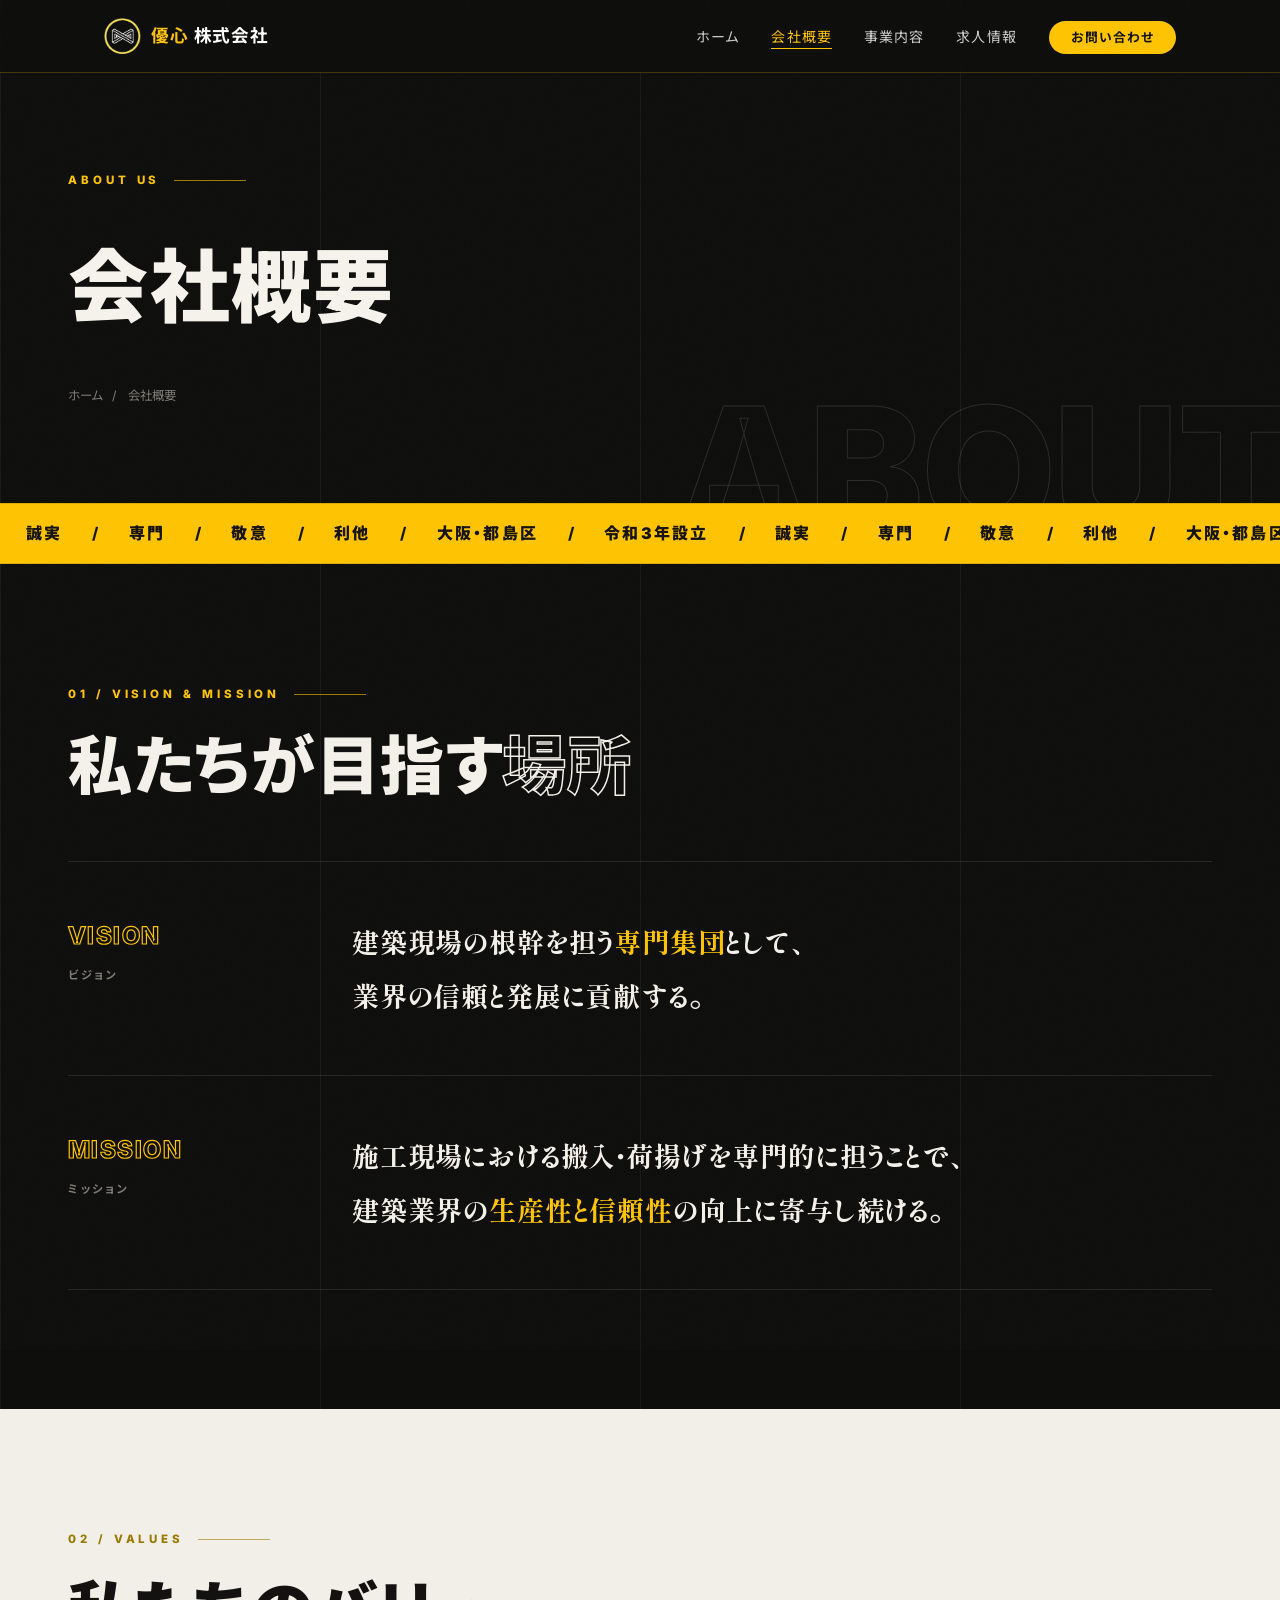
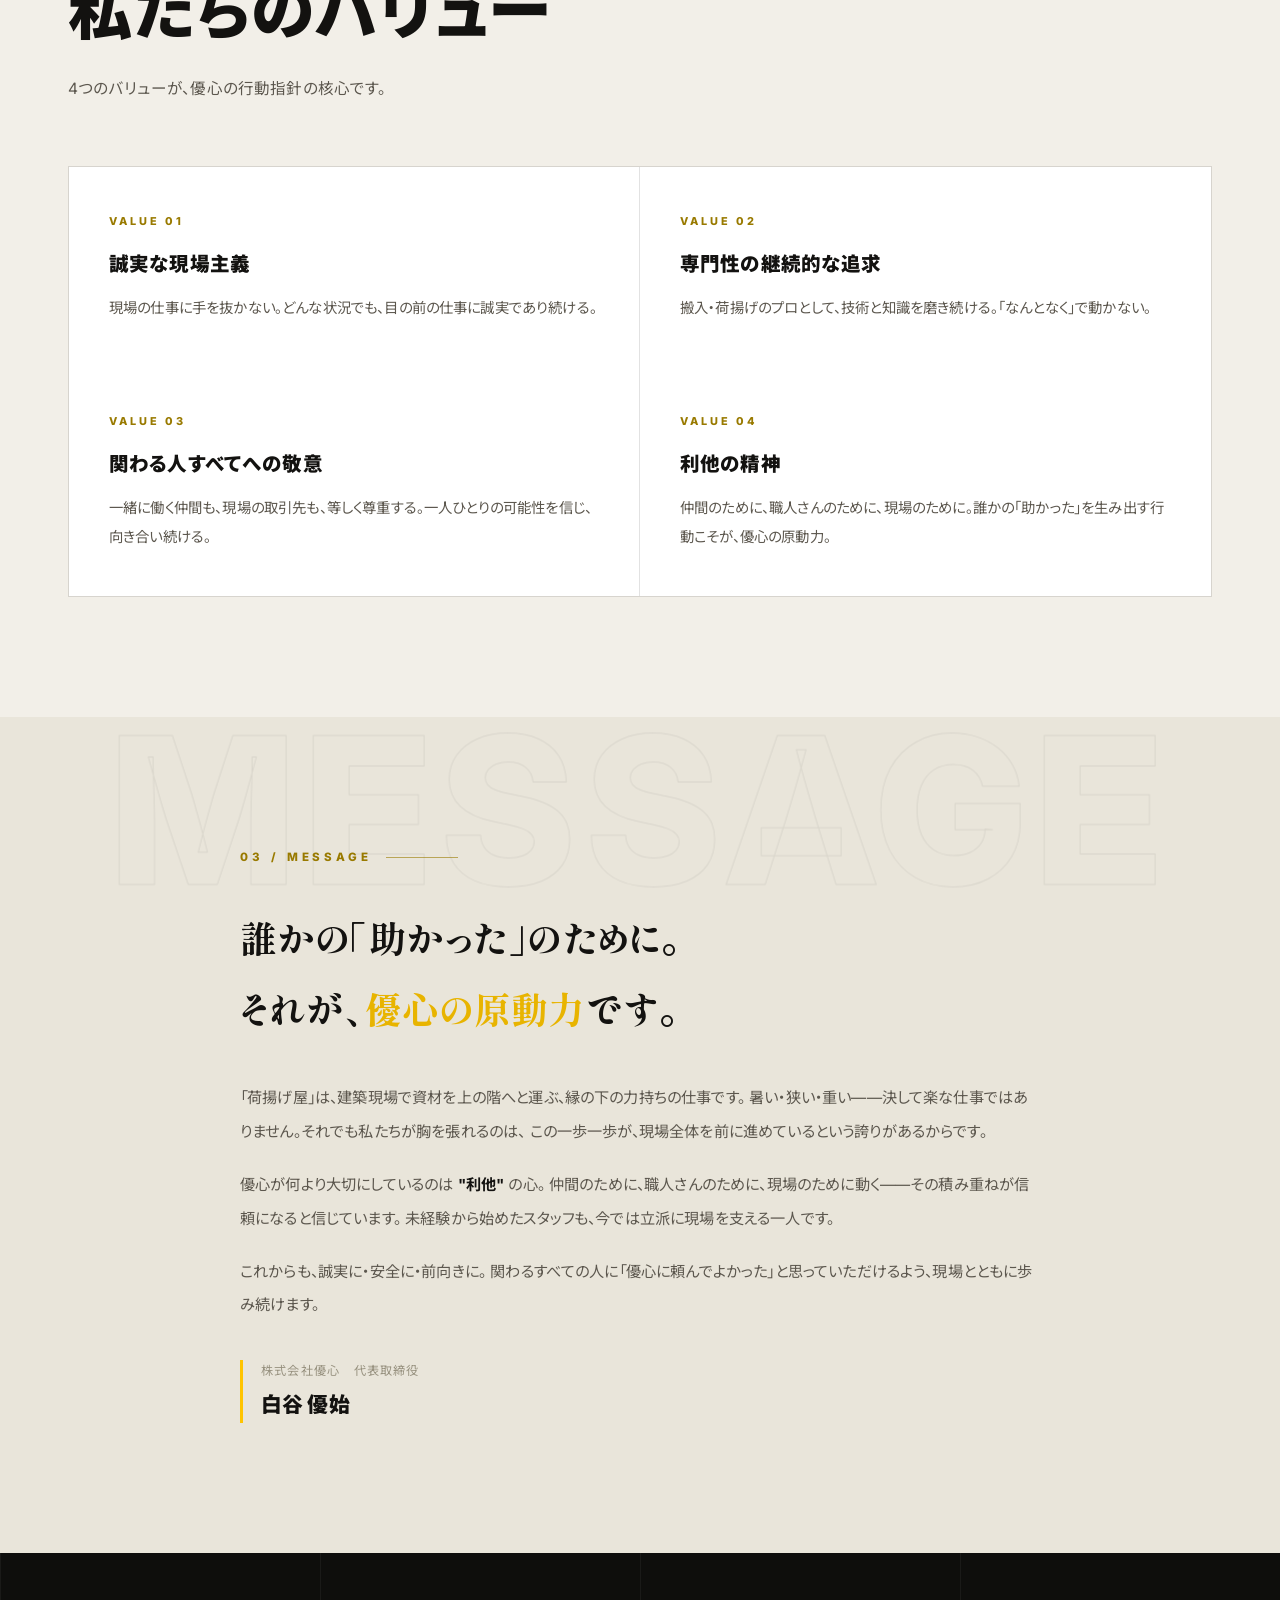
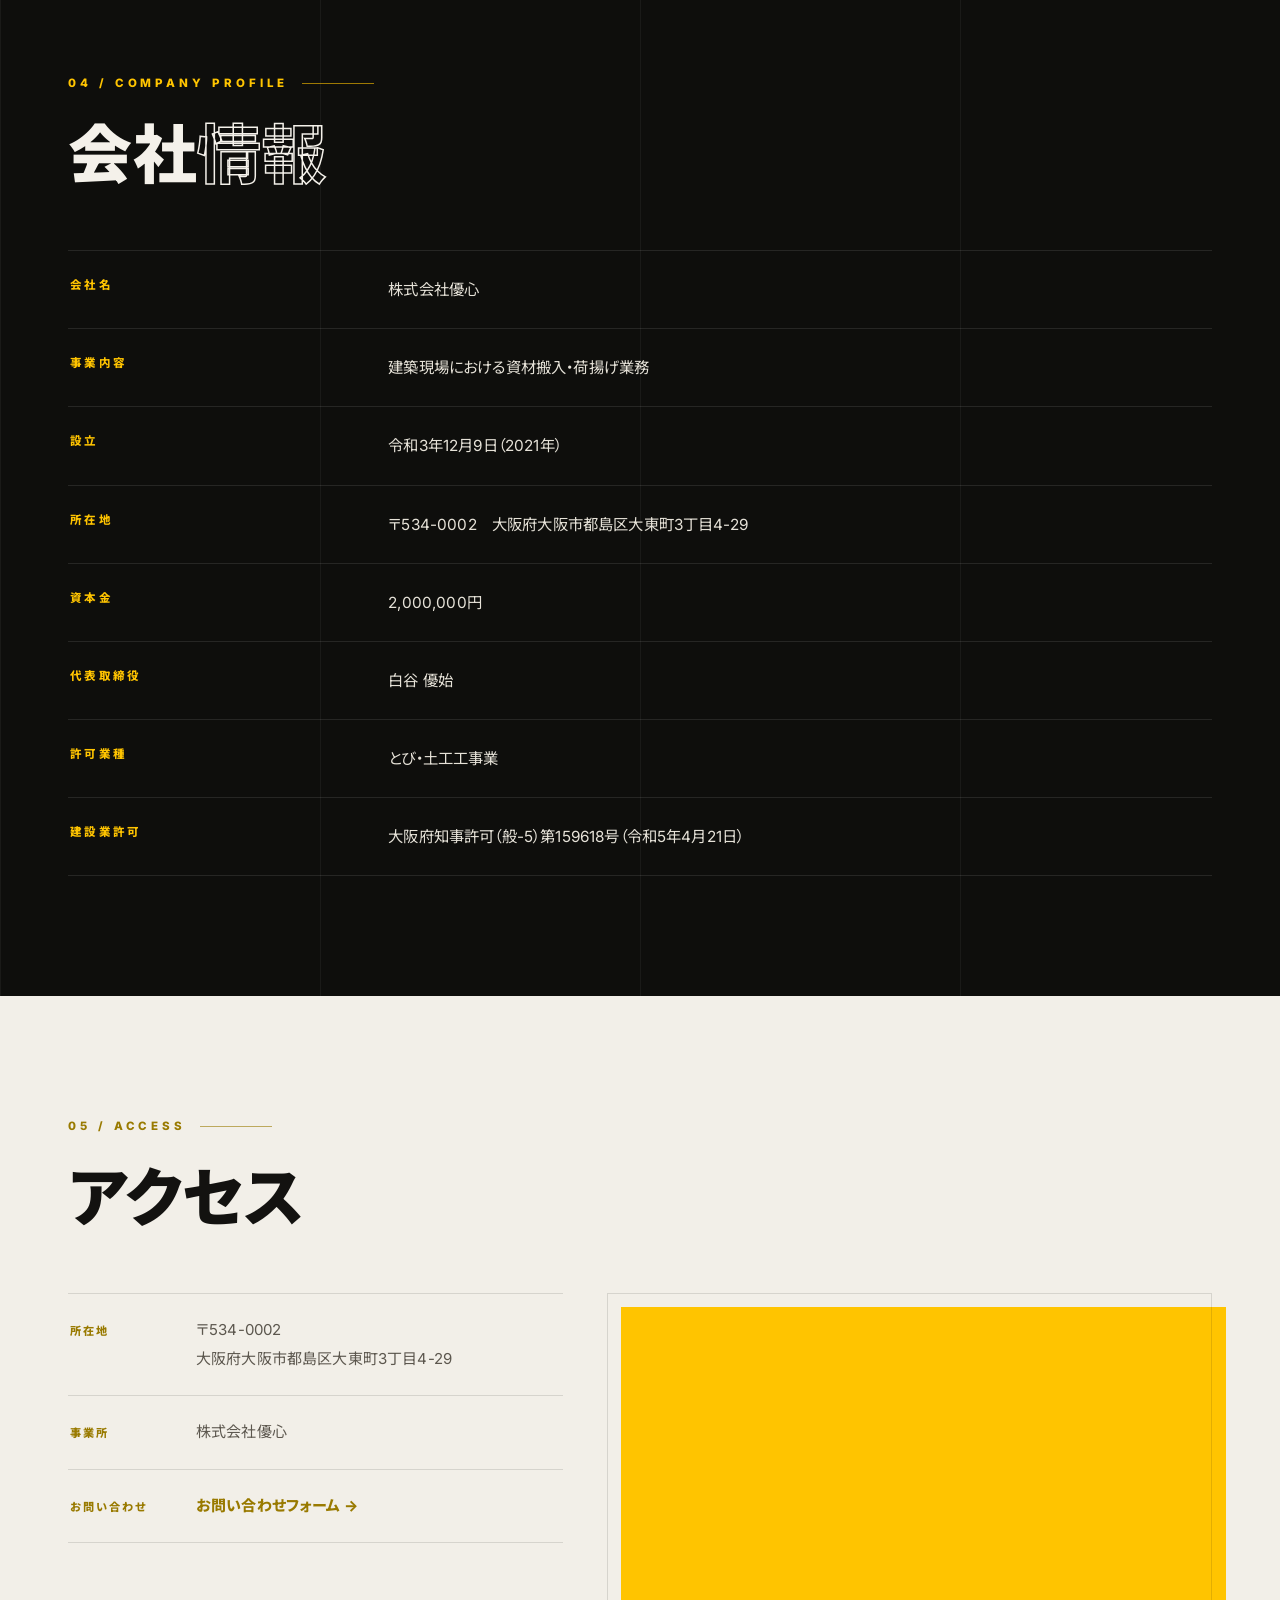
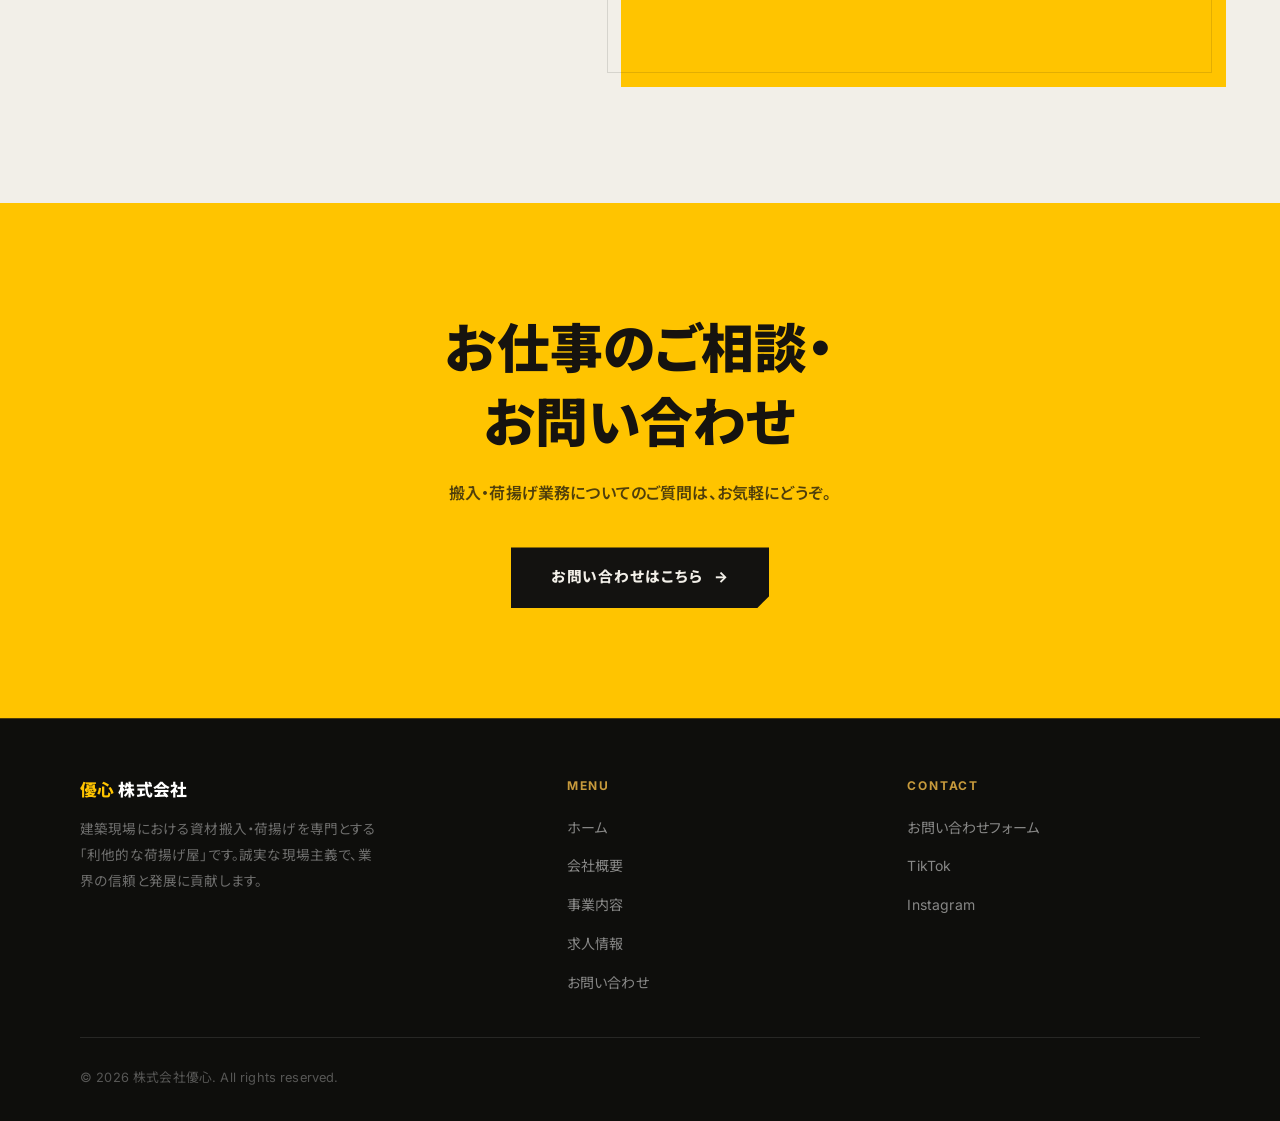
==== commit 61260ad1: "CSS/JSにキャッシュバスター(?v=yellow1)を付与し黄色テイストを確実に反映 Co-Authored-By: Claude Fable 5 <noreply@anthropic.com> " ====
--- a/about.html
+++ b/about.html
@@ -5,8 +5,8 @@
   <meta name="viewport" content="width=device-width, initial-scale=1.0">
   <title>会社概要 | 株式会社優心</title>
   <meta name="description" content="株式会社優心の会社概要。ビジョン・ミッション・バリュー、会社情報、代表メッセージ、アクセスをご紹介します。大阪市都島区の荷揚げ屋です。">
-  <link rel="stylesheet" href="style.css">
-  <link rel="stylesheet" href="home.css">
+  <link rel="stylesheet" href="style.css?v=yellow1">
+  <link rel="stylesheet" href="home.css?v=yellow1">
   <style>
     /* ---- about page ---- */
     .ab-hero { position: relative; background: var(--coal); padding: 170px 0 96px; overflow: hidden; }
@@ -331,6 +331,6 @@
     </div>
   </footer>
 
-  <script src="site.js" defer></script>
+  <script src="site.js?v=yellow1" defer></script>
 </body>
 </html>
--- a/style.css
+++ b/style.css
@@ -1630,3 +1630,58 @@
 .media-card.instagram { background: linear-gradient(135deg, #405de6 0%, #5b51d8 20%, #833ab4 40%, #c13584 60%, #e1306c 78%, #fd1d1d 100%); color: #fff; }
 .media-card.instagram .mc-eyebrow, .media-card.instagram .mc-link { color: #fff; }
 .media-card.instagram p { color: rgba(255,255,255,0.85); }
+
+/* ============================================================
+   AWARD POLISH — film grain · custom cursor (site-wide)
+   ============================================================ */
+
+/* film grain overlay */
+body::after {
+  content: '';
+  position: fixed; inset: -50%;
+  width: 200%; height: 200%;
+  pointer-events: none; z-index: 2147483000;
+  background-image: url("data:image/svg+xml,%3Csvg xmlns='http://www.w3.org/2000/svg' width='240' height='240'%3E%3Cfilter id='n'%3E%3CfeTurbulence type='fractalNoise' baseFrequency='0.9' numOctaves='2' stitchTiles='stitch'/%3E%3C/filter%3E%3Crect width='240' height='240' filter='url(%23n)' opacity='0.5'/%3E%3C/svg%3E");
+  opacity: 0.05;
+  animation: grain 8s steps(10) infinite;
+}
+@keyframes grain {
+  0%, 100% { transform: translate(0, 0); }
+  10% { transform: translate(-5%, -8%); }
+  20% { transform: translate(-13%, 3%); }
+  30% { transform: translate(7%, -18%); }
+  40% { transform: translate(-5%, 20%); }
+  50% { transform: translate(-15%, 8%); }
+  60% { transform: translate(15%, 0%); }
+  70% { transform: translate(0%, 12%); }
+  80% { transform: translate(3%, 28%); }
+  90% { transform: translate(-10%, 10%); }
+}
+@media (prefers-reduced-motion: reduce) { body::after { animation: none; } }
+
+/* custom cursor (fine pointers only) */
+@media (pointer: fine) {
+  html.cursor-on, html.cursor-on * { cursor: none !important; }
+  .cur-dot, .cur-ring {
+    position: fixed; top: 0; left: 0; pointer-events: none;
+    z-index: 2147483100; border-radius: 50%;
+    transform: translate(-50%, -50%);
+  }
+  .cur-dot {
+    width: 7px; height: 7px; background: #ffc400;
+    transition: opacity 0.2s;
+  }
+  .cur-ring {
+    width: 38px; height: 38px;
+    border: 1.5px solid rgba(255,196,0,0.75);
+    transition: width 0.25s cubic-bezier(0.22,0.61,0.36,1), height 0.25s cubic-bezier(0.22,0.61,0.36,1),
+                border-color 0.25s, background 0.25s, opacity 0.2s;
+  }
+  html.cursor-hover .cur-ring {
+    width: 58px; height: 58px;
+    background: rgba(255,196,0,0.12);
+    border-color: rgba(255,196,0,0.95);
+  }
+  html.cursor-hover .cur-dot { opacity: 0; }
+  html.cursor-down .cur-ring { width: 30px; height: 30px; }
+}
--- a/home.css
+++ b/home.css
@@ -12,8 +12,8 @@
   --coal-2: #171613;
   --paper: #f2efe8;
   --paper-2: #e9e5da;
-  --org: #ff5a1f;
-  --org-deep: #e04a12;
+  --org: #ffc400;
+  --org-deep: #e8b400;
   --line-d: rgba(255,255,255,0.10);
   --line-l: rgba(19,18,16,0.12);
   --serif: 'Shippori Mincho B1', 'Hiragino Mincho ProN', serif;
@@ -22,22 +22,22 @@
 body { background: var(--coal); color: #d8d4ca; }
 
 /* ---------- shared chrome overrides (this page only) ---------- */
-.site-header { background: rgba(14,14,12,0.82); border-bottom: 1px solid rgba(255,90,31,0.22); }
+.site-header { background: rgba(14,14,12,0.82); border-bottom: 1px solid rgba(255,196,0,0.22); }
 .site-header.scrolled { background: rgba(14,14,12,0.95); }
 .logo-text span { color: var(--org); }
 .nav-links a:hover, .nav-links a.active { color: var(--org); }
 .nav-links a::after { background: var(--org); }
-.nav-cta { background: var(--org) !important; color: #fff !important; }
+.nav-cta { background: var(--org) !important; color: #16130f !important; }
 .nav-cta:hover { background: var(--org-deep) !important; }
-.scroll-progress { background: var(--org); box-shadow: 0 0 8px rgba(255,90,31,0.55); }
-.to-top { background: rgba(14,14,12,0.9); color: var(--org); border-color: rgba(255,90,31,0.5); }
-.to-top:hover { background: var(--org); color: #fff; }
-.mobile-cta .m-contact { background: var(--org); color: #fff; }
-.mobile-cta .m-recruit { background: var(--coal); border-left-color: rgba(255,90,31,0.4); }
+.scroll-progress { background: var(--org); box-shadow: 0 0 8px rgba(255,196,0,0.55); }
+.to-top { background: rgba(14,14,12,0.9); color: var(--org); border-color: rgba(255,196,0,0.5); }
+.to-top:hover { background: var(--org); color: #16130f; }
+.mobile-cta .m-contact { background: var(--org); color: #16130f; }
+.mobile-cta .m-recruit { background: var(--coal); border-left-color: rgba(255,196,0,0.4); }
 @media (max-width: 768px) {
-  .site-header.menu-open .nav-links { background: rgba(14,14,12,0.98); border-bottom-color: rgba(255,90,31,0.3); }
-}
-::selection { background: rgba(255,90,31,0.35); color: #fff; }
+  .site-header.menu-open .nav-links { background: rgba(14,14,12,0.98); border-bottom-color: rgba(255,196,0,0.3); }
+}
+::selection { background: rgba(255,196,0,0.35); color: #fff; }
 
 /* ---------- editorial primitives ---------- */
 .ed-wrap { max-width: 1200px; margin: 0 auto; padding: 0 28px; }
@@ -83,10 +83,10 @@
   padding: 17px 40px; text-decoration: none;
   transition: transform 0.25s var(--ease), background 0.25s var(--ease), color 0.25s var(--ease);
 }
-.b-solid { background: var(--org); color: #fff; clip-path: polygon(0 0, 100% 0, 100% calc(100% - 12px), calc(100% - 12px) 100%, 0 100%); }
+.b-solid { background: var(--org); color: var(--ink); clip-path: polygon(0 0, 100% 0, 100% calc(100% - 12px), calc(100% - 12px) 100%, 0 100%); }
 .b-solid:hover { background: var(--org-deep); transform: translateY(-2px); }
 .b-ghost { border: 1.5px solid currentColor; color: inherit; }
-.b-ghost:hover { transform: translateY(-2px); background: rgba(255,90,31,0.1); }
+.b-ghost:hover { transform: translateY(-2px); background: rgba(255,196,0,0.1); }
 .dark-sec .b-ghost, .hv .b-ghost { color: #f4f1ea; }
 .light-sec .b-ghost { color: var(--ink); }
 .b-arrow { font-family: 'Inter', var(--font-jp); }
@@ -188,7 +188,7 @@
   border: 1px solid var(--line-d); background: var(--coal-2); color: #f0ede5;
   transition: transform 0.3s var(--ease), border-color 0.3s var(--ease);
 }
-.sns-card:hover { transform: translateY(-6px); border-color: rgba(255,90,31,0.6); }
+.sns-card:hover { transform: translateY(-6px); border-color: rgba(255,196,0,0.6); }
 .sns-card .big {
   position: absolute; top: 18px; right: 22px;
   font-family: 'Inter', var(--font-jp); font-weight: 800; font-size: 4.6rem; line-height: 1;
@@ -245,7 +245,7 @@
   text-decoration: none; color: inherit; position: relative;
   transition: background 0.3s var(--ease), padding-left 0.35s var(--ease);
 }
-.svc-row:hover { background: rgba(255,90,31,0.06); padding-left: 22px; }
+.svc-row:hover { background: rgba(255,196,0,0.06); padding-left: 22px; }
 .svc-row .no { font-family: 'Inter', var(--font-jp); font-weight: 800; font-size: 2rem; color: transparent; -webkit-text-stroke: 1.4px var(--ink); opacity: 0.65; }
 .svc-row h3 { font-size: clamp(1.3rem, 2.6vw, 1.9rem); font-weight: 900; color: var(--ink); margin-bottom: 8px; }
 .svc-row p { font-size: 0.9rem; color: #6b6558; line-height: 1.9; max-width: 620px; }
@@ -255,7 +255,7 @@
   font-family: 'Inter', var(--font-jp); font-weight: 800; font-size: 1.15rem;
   transition: background 0.3s var(--ease), color 0.3s var(--ease), transform 0.3s var(--ease);
 }
-.svc-row:hover .arw { background: var(--org); border-color: var(--org); color: #fff; transform: rotate(-45deg); }
+.svc-row:hover .arw { background: var(--org); border-color: var(--org); color: var(--ink); transform: rotate(-45deg); }
 
 /* ---------- PHILOSOPHY ---------- */
 .philo-sec { padding: 150px 0; position: relative; overflow: hidden; text-align: center; }
@@ -305,13 +305,13 @@
 .rec-sec { position: relative; padding: 150px 0; overflow: hidden; }
 .rec-sec .bgimg { position: absolute; inset: 0; }
 .rec-sec .bgimg img { width: 100%; height: 100%; object-fit: cover; filter: grayscale(1) brightness(0.4) contrast(1.15); }
-.rec-sec .bgimg::after { content: ''; position: absolute; inset: 0; background: linear-gradient(95deg, rgba(14,14,12,0.94) 10%, rgba(14,14,12,0.6) 60%, rgba(255,90,31,0.28) 100%); }
+.rec-sec .bgimg::after { content: ''; position: absolute; inset: 0; background: linear-gradient(95deg, rgba(14,14,12,0.94) 10%, rgba(14,14,12,0.6) 60%, rgba(255,196,0,0.28) 100%); }
 .rec-in { position: relative; max-width: 1200px; margin: 0 auto; padding: 0 28px; }
 .rec-in h2 { font-size: clamp(2.3rem, 6.4vw, 4.6rem); font-weight: 900; line-height: 1.28; color: #f6f3ec; margin: 26px 0 22px; }
 .rec-in h2 em { font-style: normal; color: var(--org); }
 .rec-in .lead { max-width: 560px; color: rgba(238,234,224,0.75); line-height: 2.1; margin-bottom: 32px; }
 .rec-tags { display: flex; flex-wrap: wrap; gap: 10px; margin-bottom: 42px; }
-.rec-tags span { font-size: 0.78rem; font-weight: 800; letter-spacing: 0.06em; color: #f0ede5; border: 1px solid rgba(255,90,31,0.55); padding: 7px 16px; }
+.rec-tags span { font-size: 0.78rem; font-weight: 800; letter-spacing: 0.06em; color: #f0ede5; border: 1px solid rgba(255,196,0,0.55); padding: 7px 16px; }
 
 /* ---------- FAQ ---------- */
 .faqv2-sec { padding: 120px 0 130px; }
@@ -333,7 +333,7 @@
 .last-cta .b-solid:hover { background: #000; }
 
 /* ---------- FOOTER override ---------- */
-.site-footer { background: var(--coal); border-top: 1px solid rgba(255,90,31,0.25); }
+.site-footer { background: var(--coal); border-top: 1px solid rgba(255,196,0,0.25); }
 .footer-logo span { color: var(--org); }
 .footer-nav-links a:hover { color: var(--org); }
 
@@ -355,3 +355,22 @@
   .hv-in { padding-top: 130px; }
   .hv-ghost { font-size: 5.2rem; }
 }
+
+
+/* ---- yellow taste: readable accent on light backgrounds ---- */
+:root { --org-ink: #997a00; }
+.light-sec .ed-index { color: var(--org-ink); }
+.light-sec .bz-tags span,
+.light-sec .rc-job .tags span { color: var(--org-ink); border-color: rgba(153,122,0,0.55); }
+.light-sec .bz-step .no,
+.light-sec .rc-step .no,
+.light-sec .rc-job .pos,
+.light-sec .ab-val-cell .no,
+.light-sec .ab-acc-info .k { color: var(--org-ink); }
+.light-sec .rc-job .sal .v { color: var(--org-ink); }
+.light-sec .ab-msg .qt em,
+.ab-msg .qt em { color: var(--org-ink); }
+.light-sec .ab-acc-info .v a { color: var(--org-ink); }
+.light-sec .faq-q::before { color: var(--org-ink); }
+.light-sec .faq-a-inner a { color: var(--org-ink); }
+.bz-hero .crumb a:hover, .rc-hero .crumb a:hover, .ab-hero .crumb a:hover { color: var(--org); }
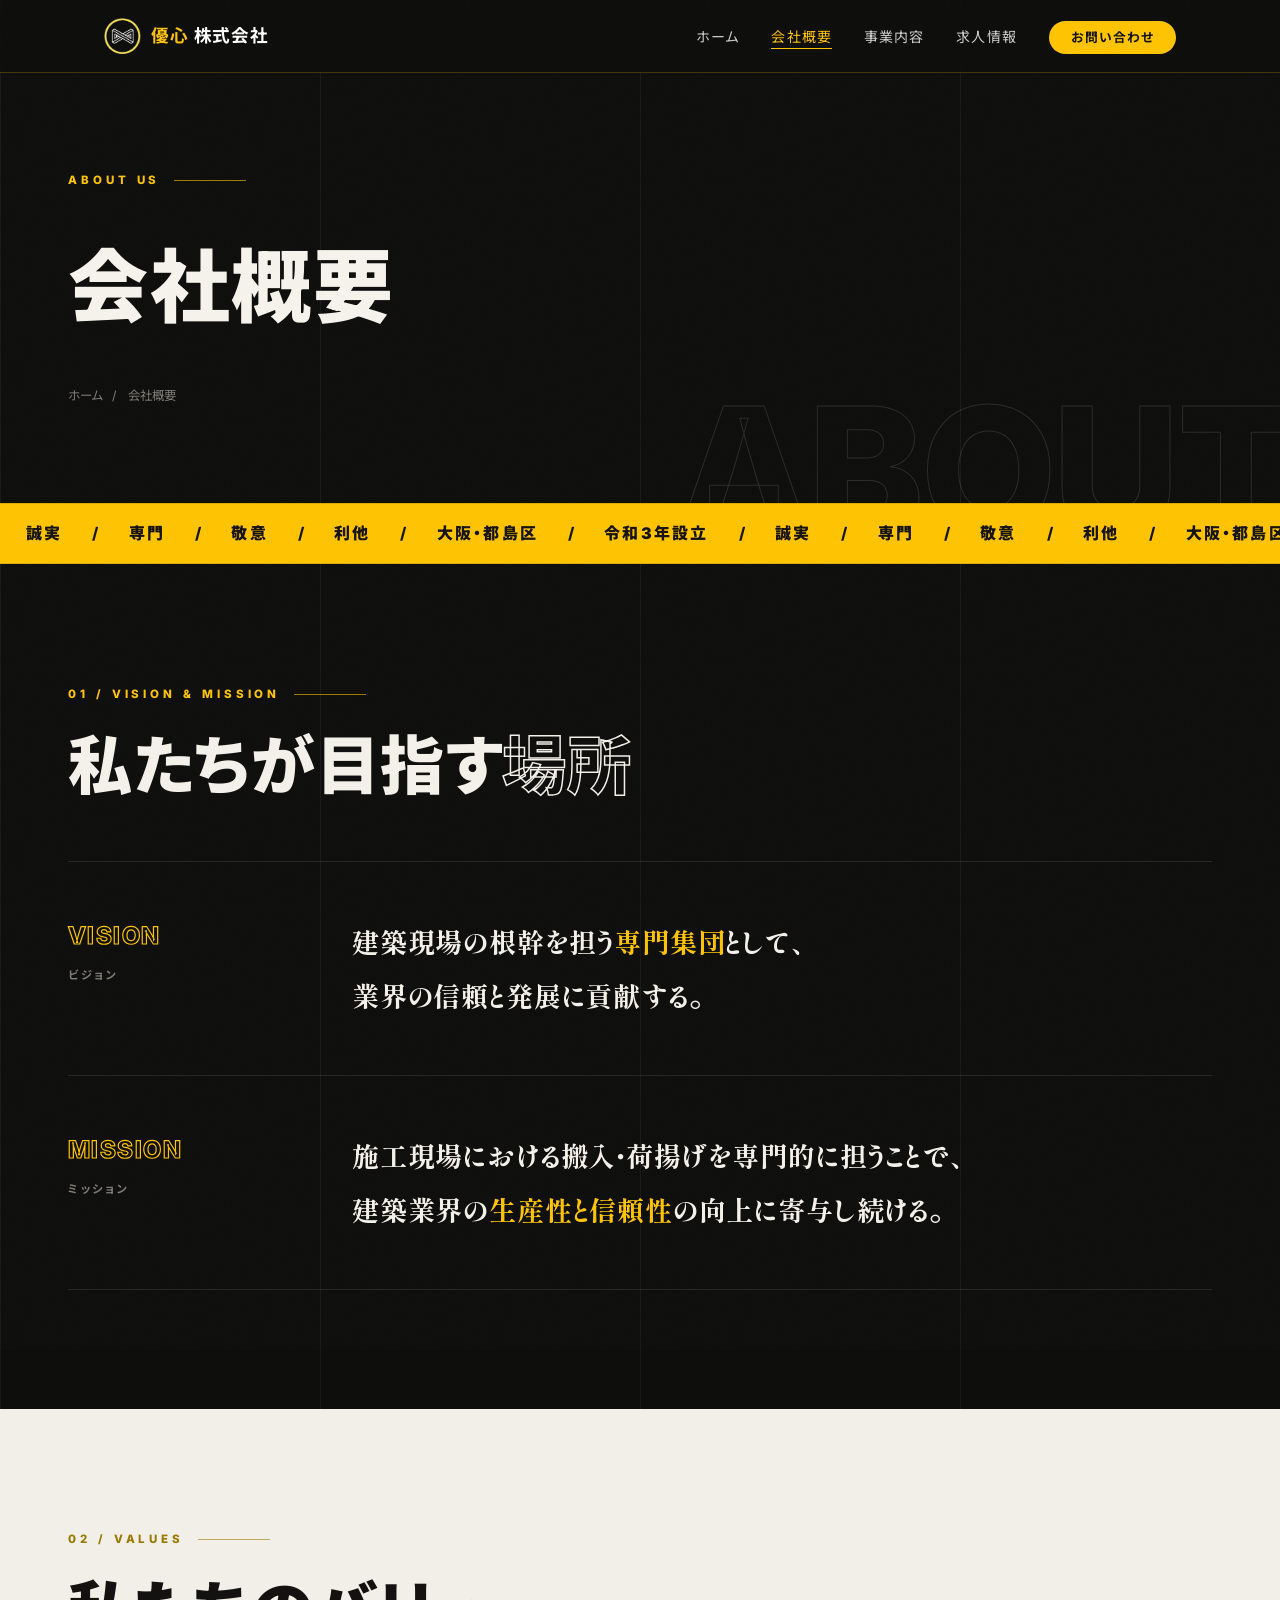
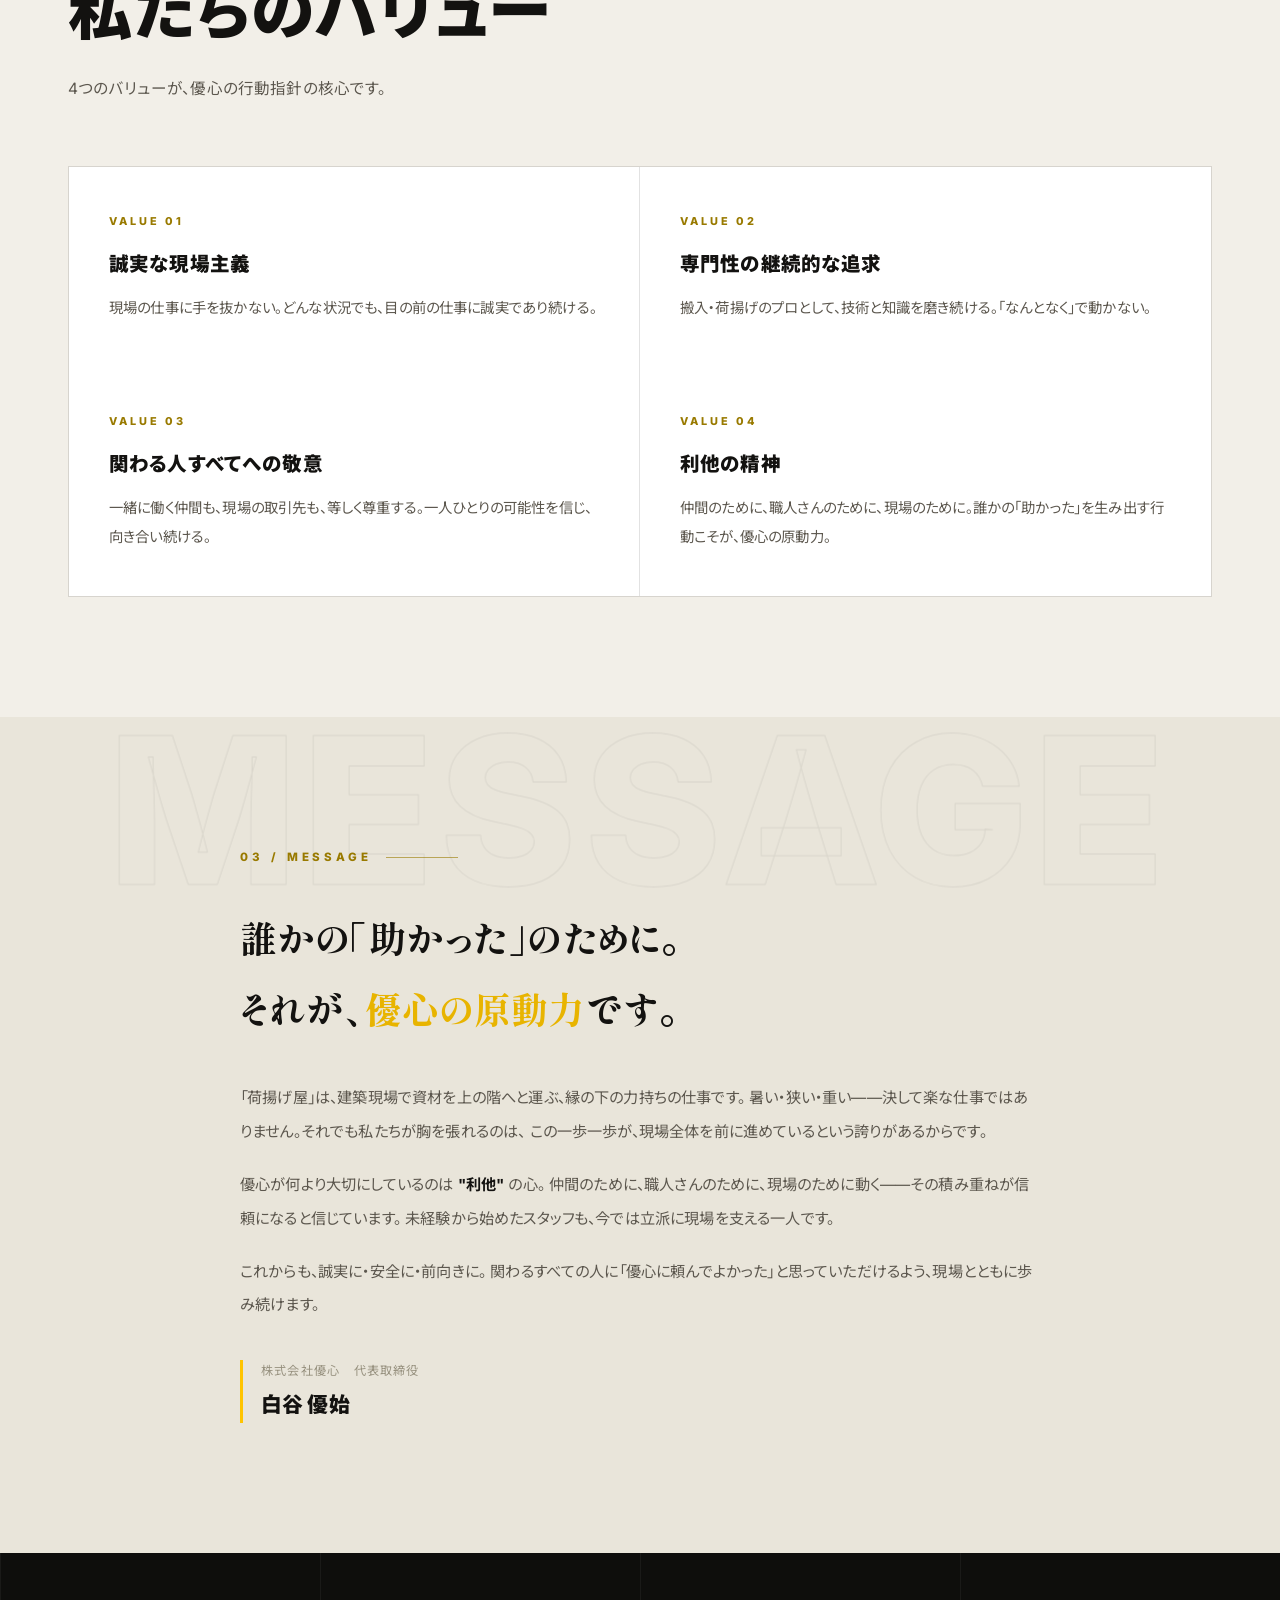
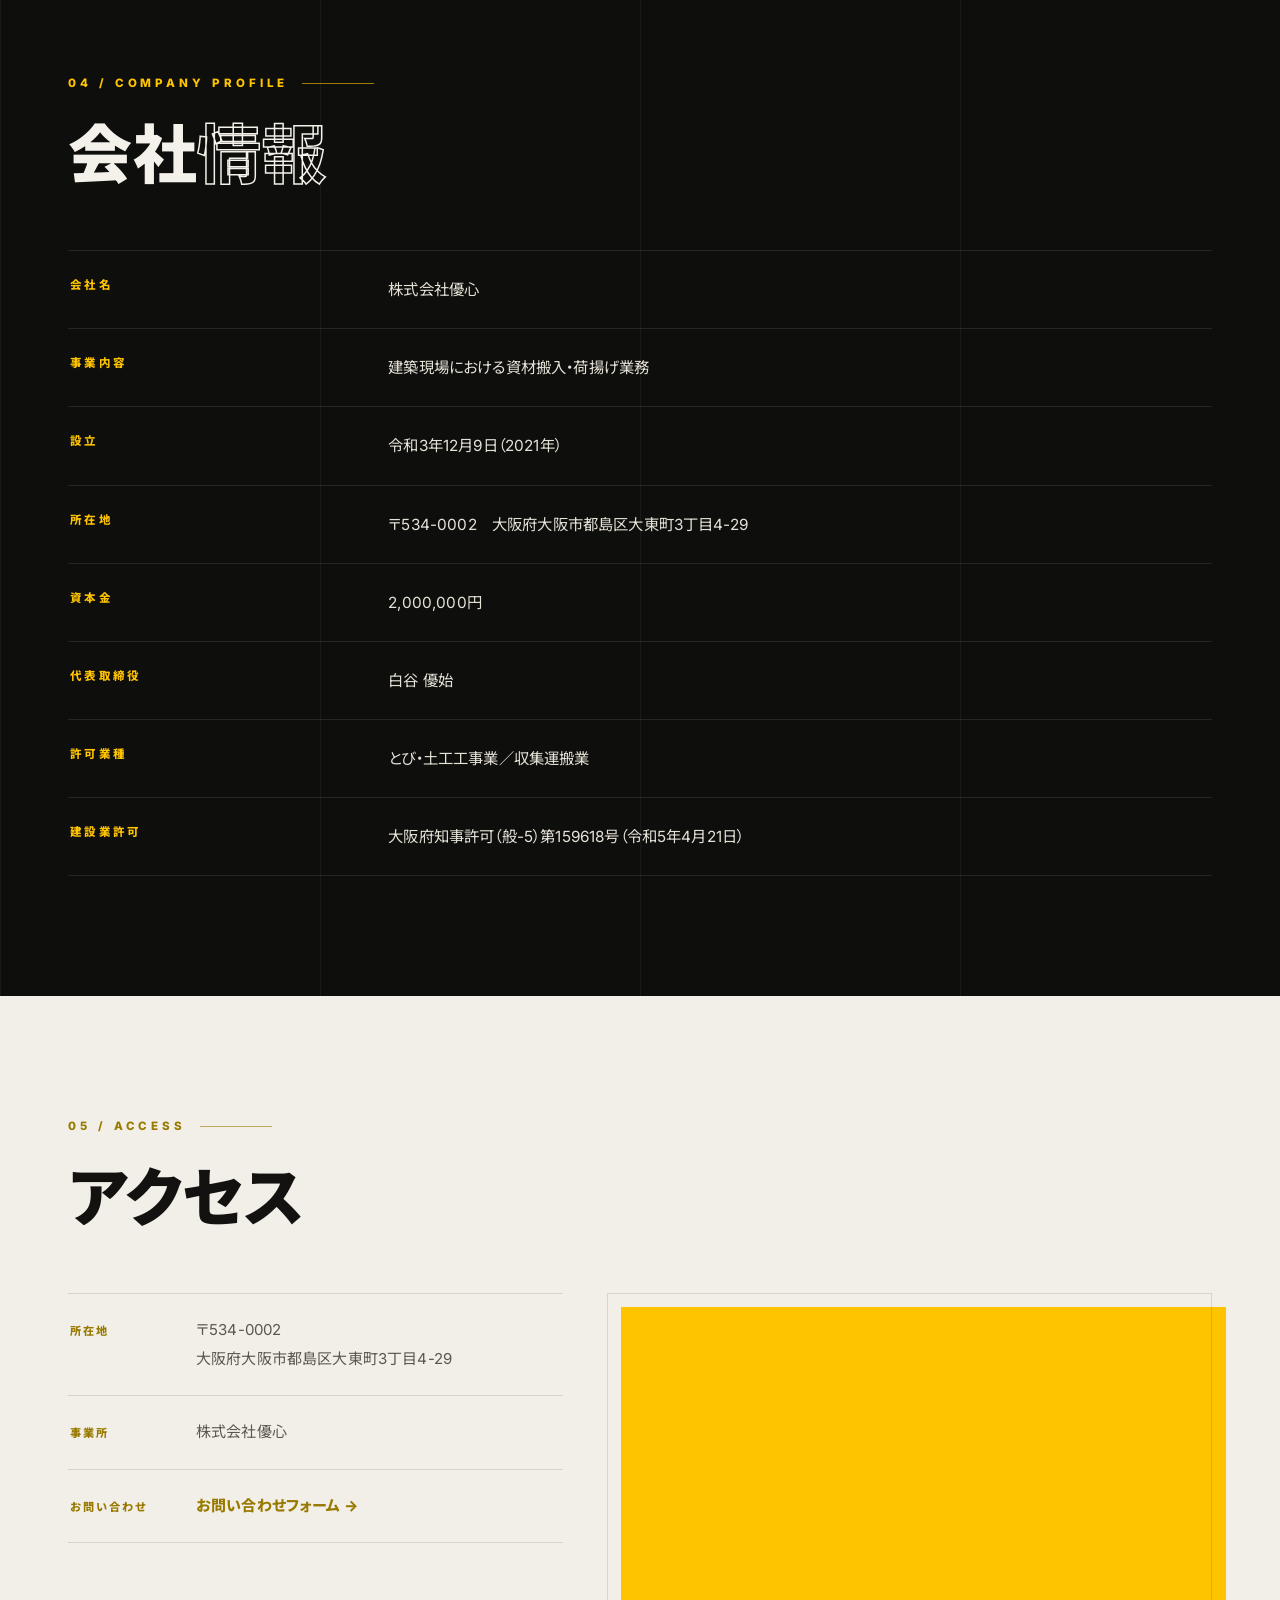
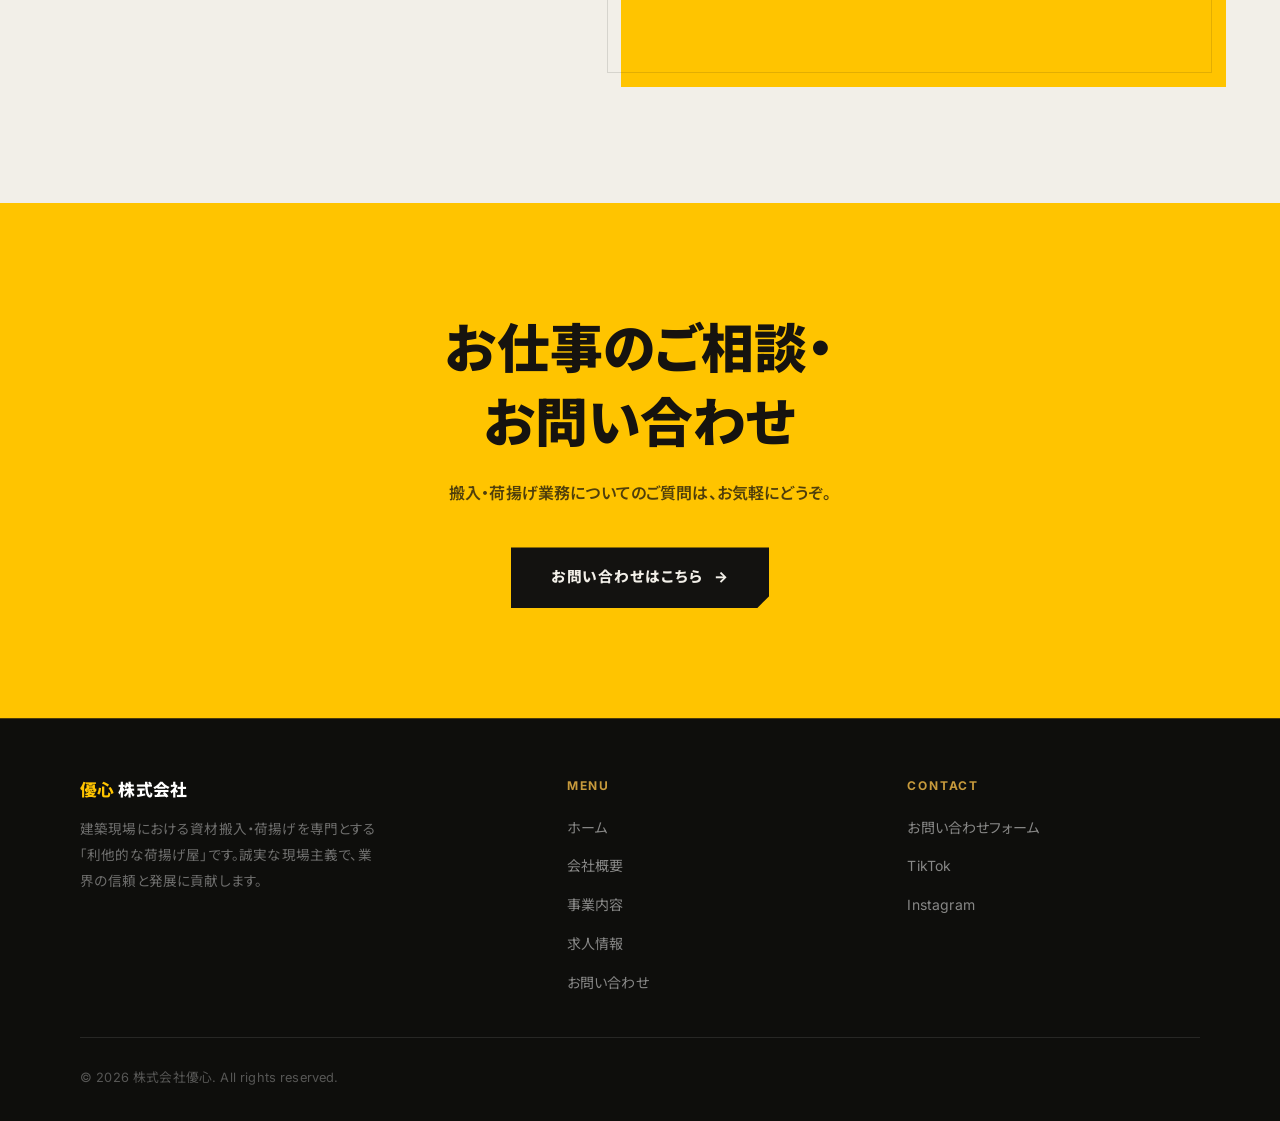
==== commit 8ce3df15: "会社概要の許可業種に「収集運搬業」を追加 Co-Authored-By: Claude Opus 4.8 <noreply@anthropic.com> Claude-Session: https:/" ====
--- a/about.html
+++ b/about.html
@@ -247,7 +247,7 @@
             </tr>
             <tr>
               <th>許可業種</th>
-              <td>とび・土工工事業</td>
+              <td>とび・土工工事業／収集運搬業</td>
             </tr>
             <tr>
               <th>建設業許可</th>
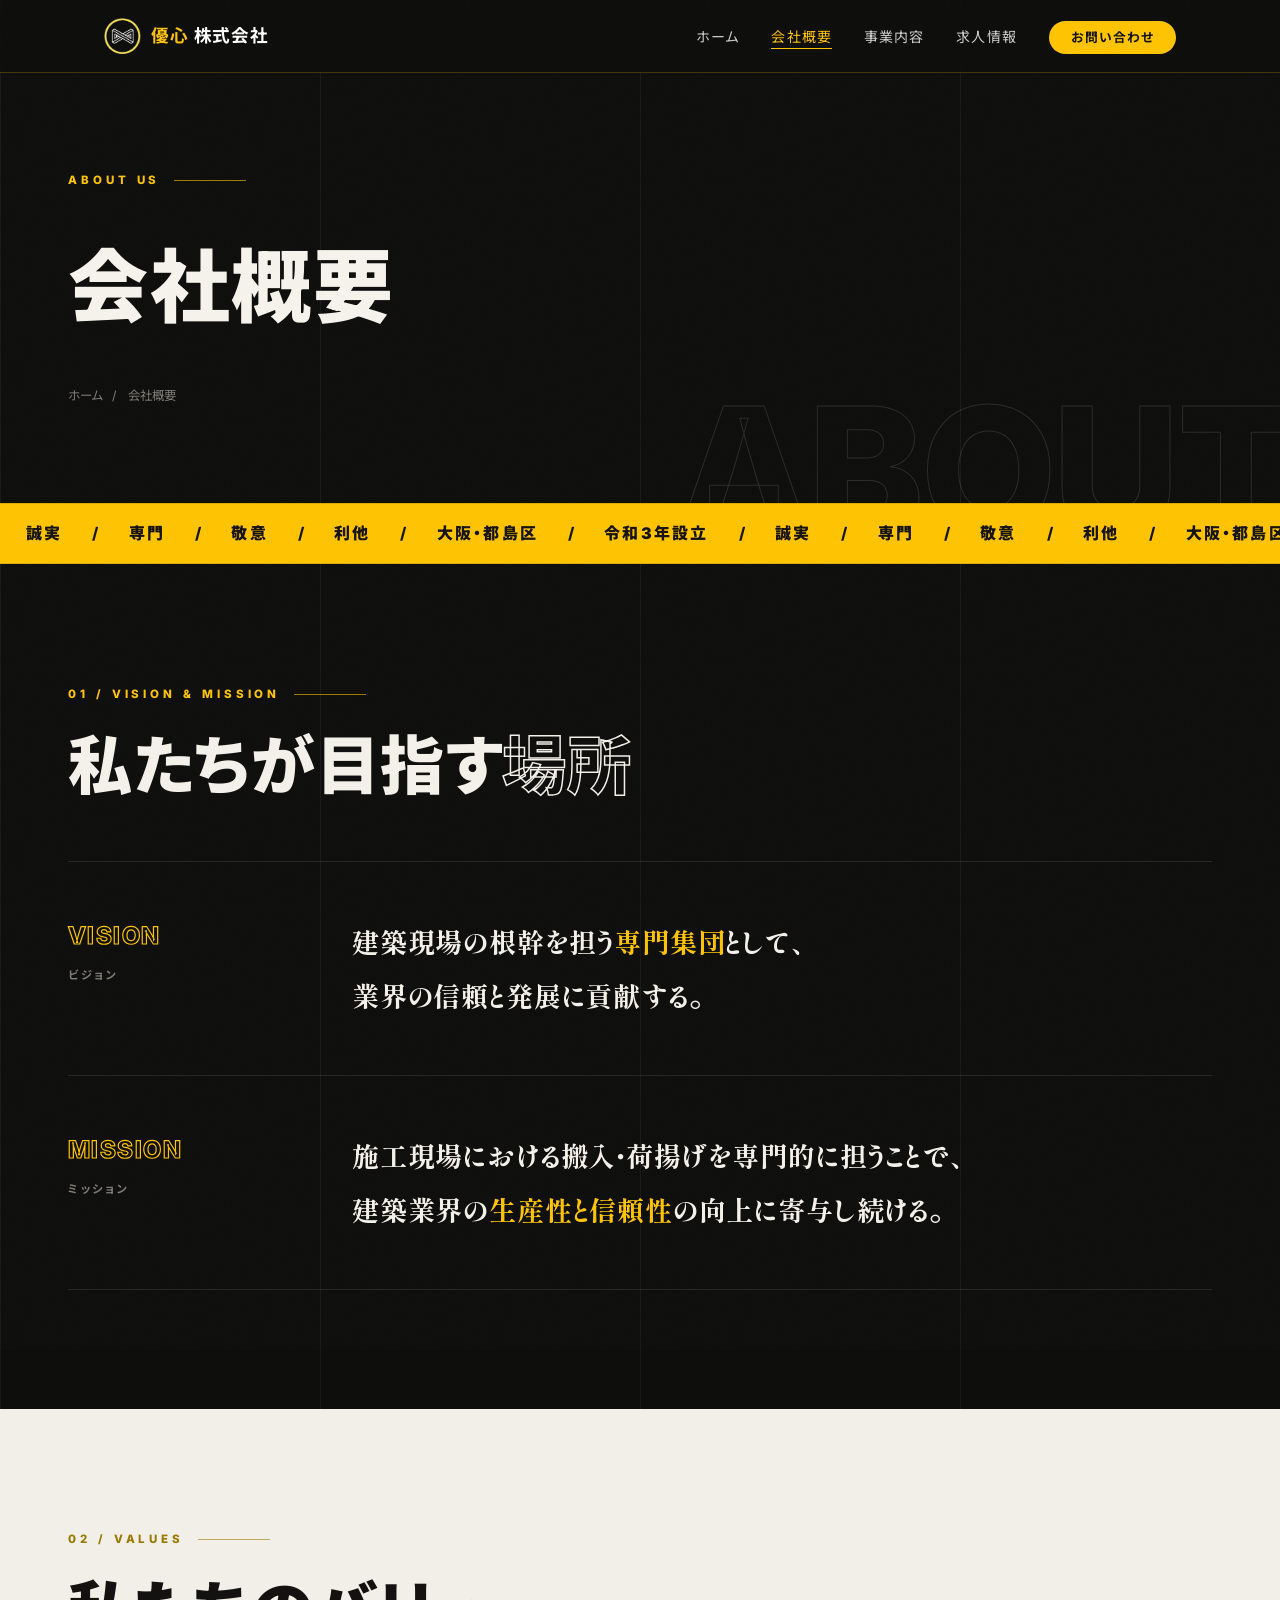
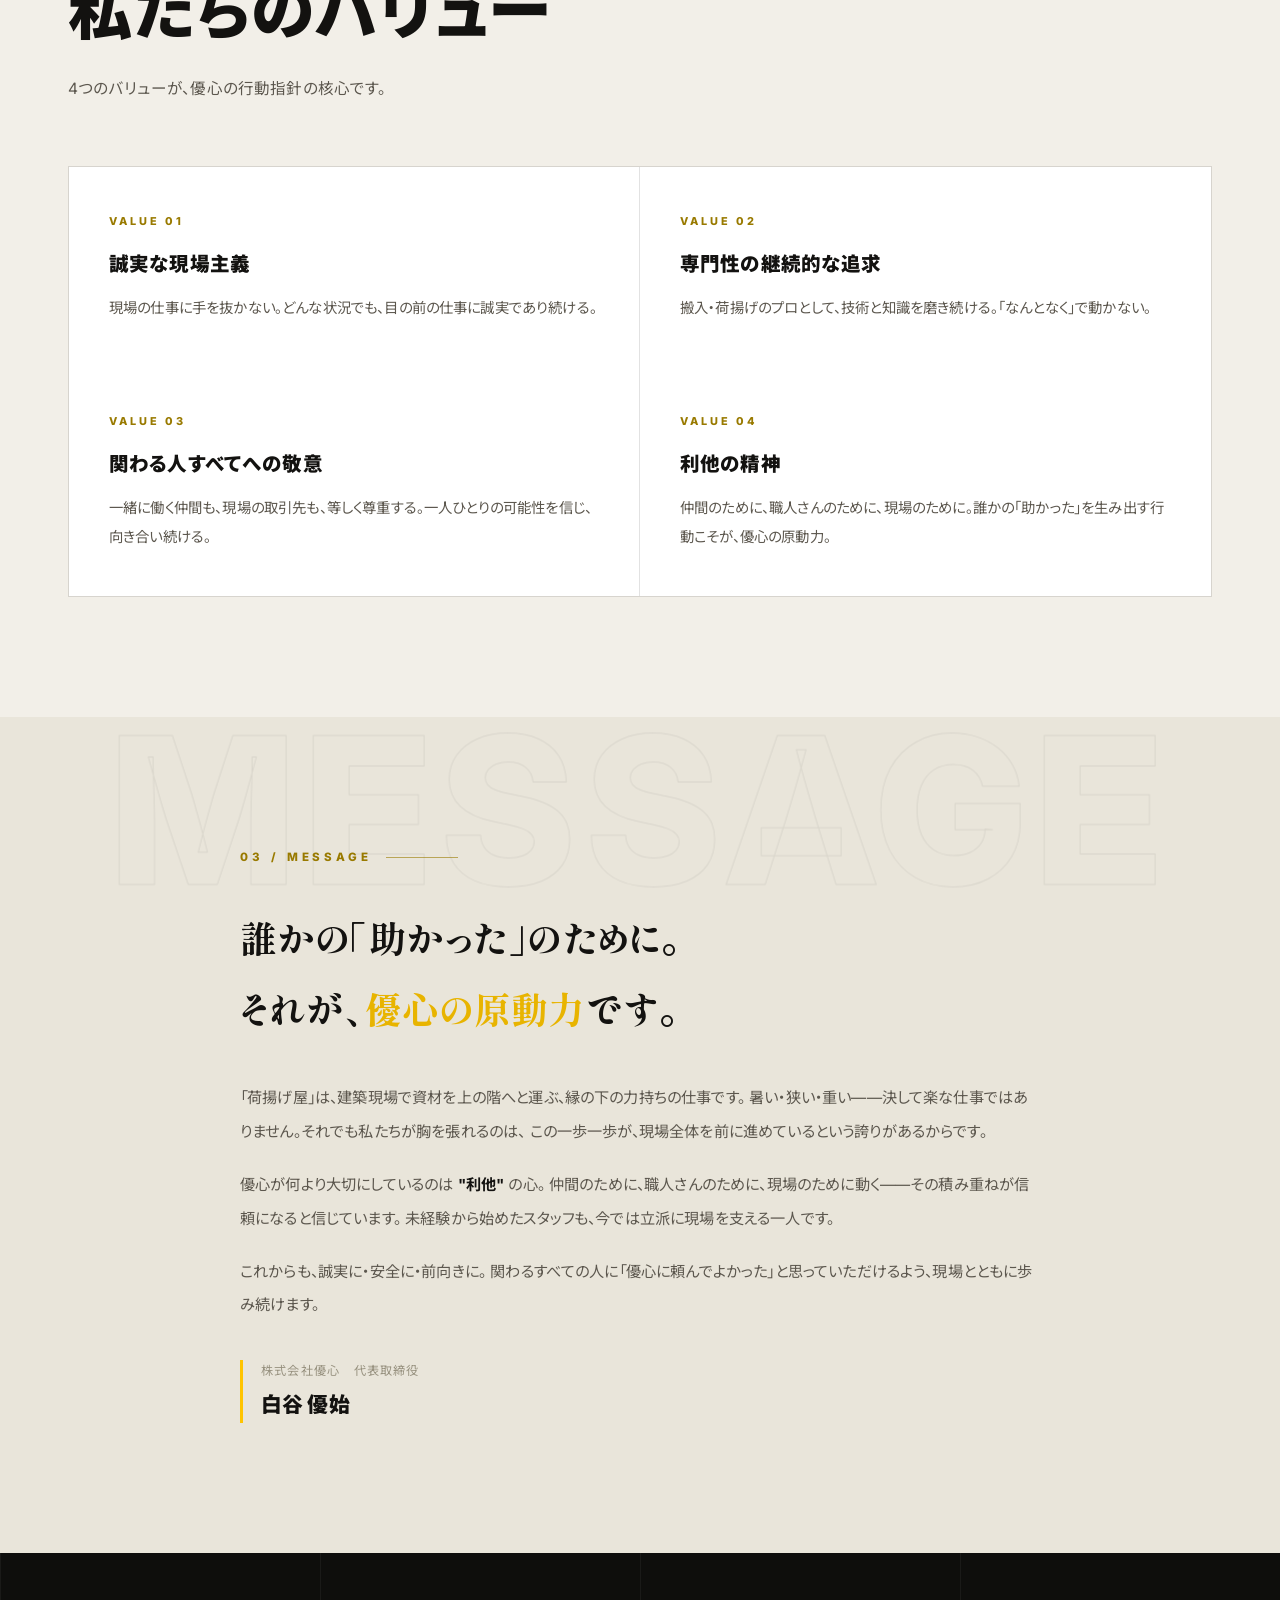
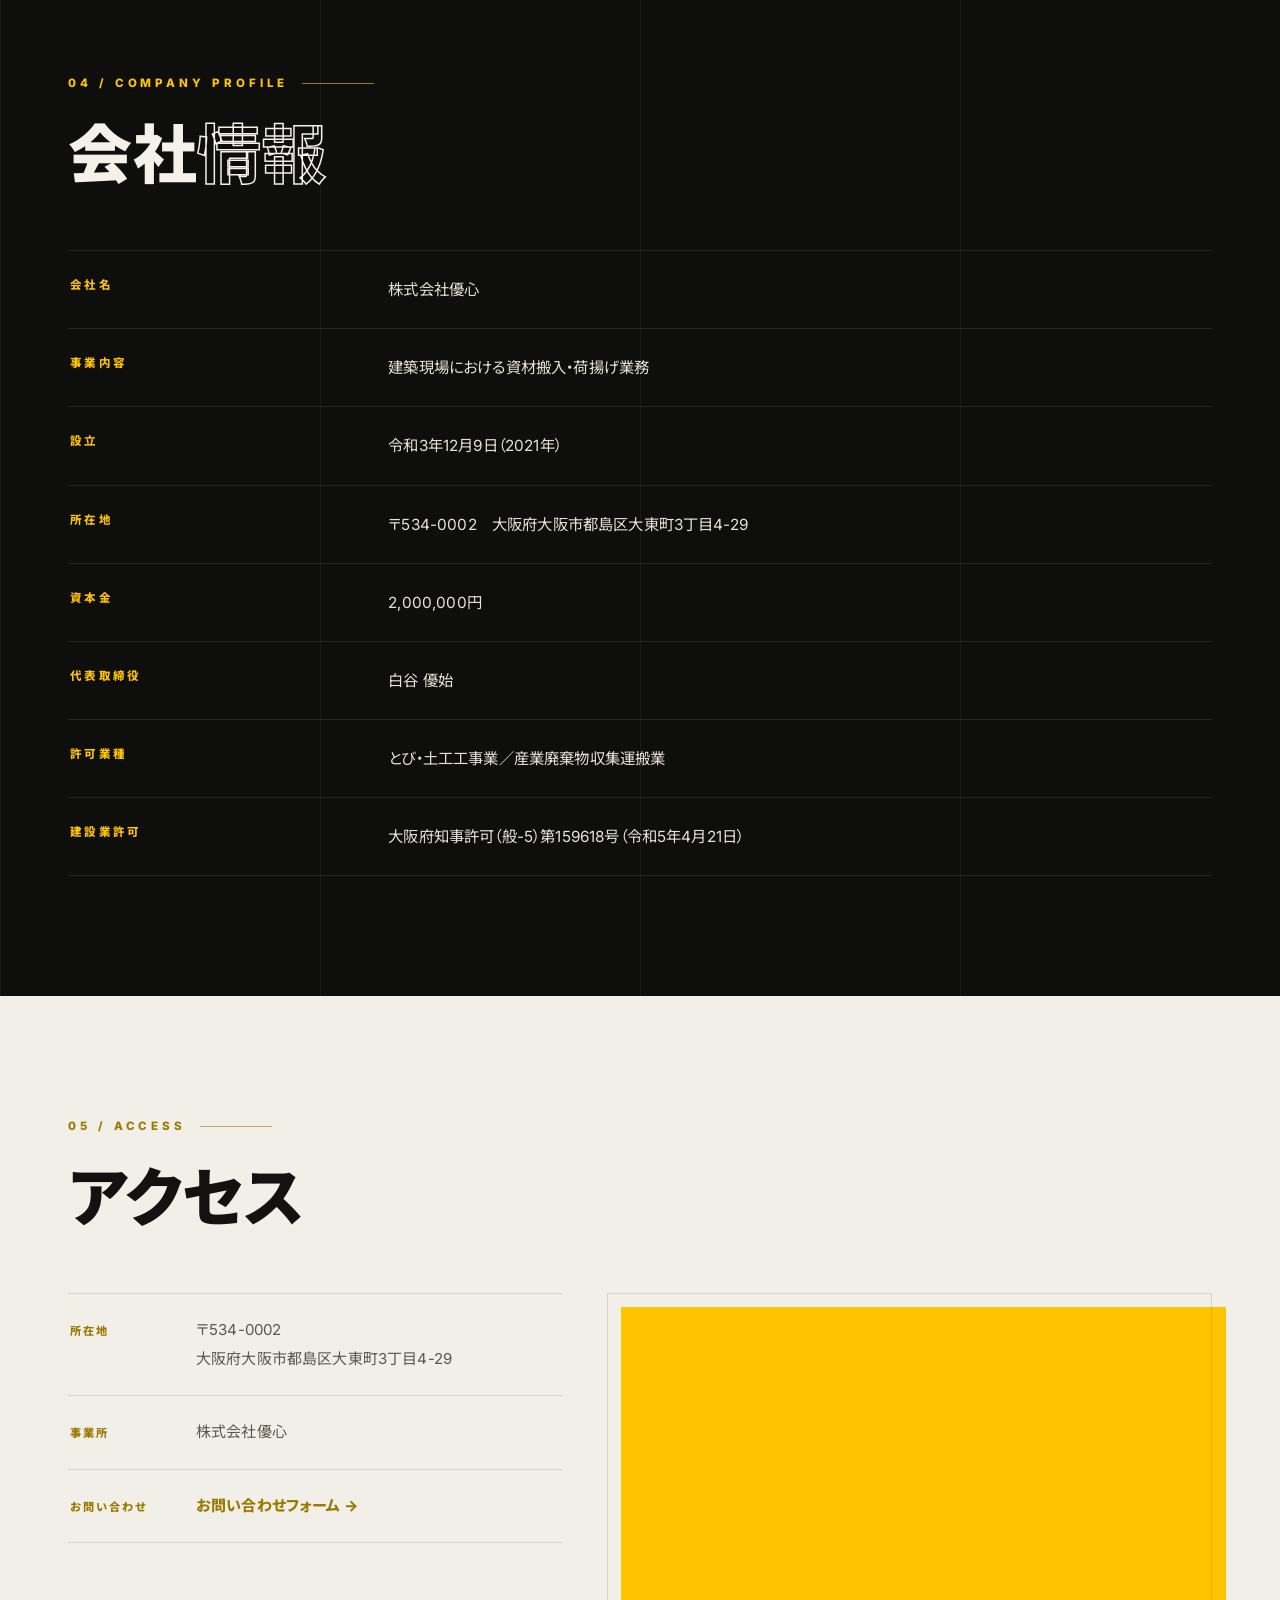
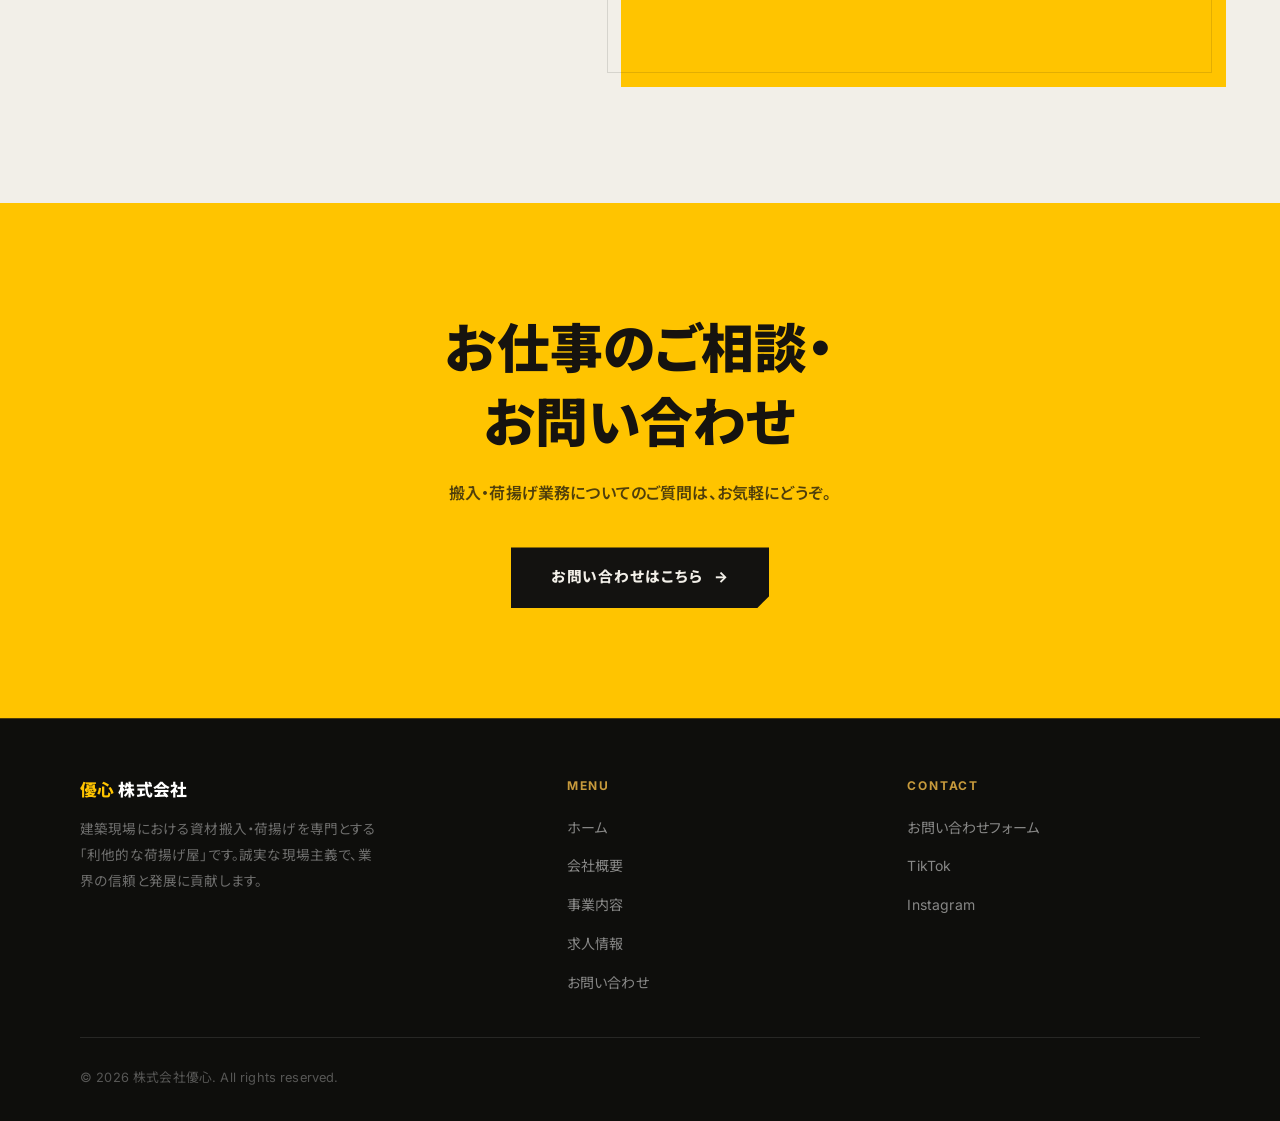
==== commit 67844f1a: "許可業種の表記を「産業廃棄物収集運搬業」に修正 Co-Authored-By: Claude Opus 4.8 <noreply@anthropic.com> Claude-Session: http" ====
--- a/about.html
+++ b/about.html
@@ -247,7 +247,7 @@
             </tr>
             <tr>
               <th>許可業種</th>
-              <td>とび・土工工事業／収集運搬業</td>
+              <td>とび・土工工事業／産業廃棄物収集運搬業</td>
             </tr>
             <tr>
               <th>建設業許可</th>
